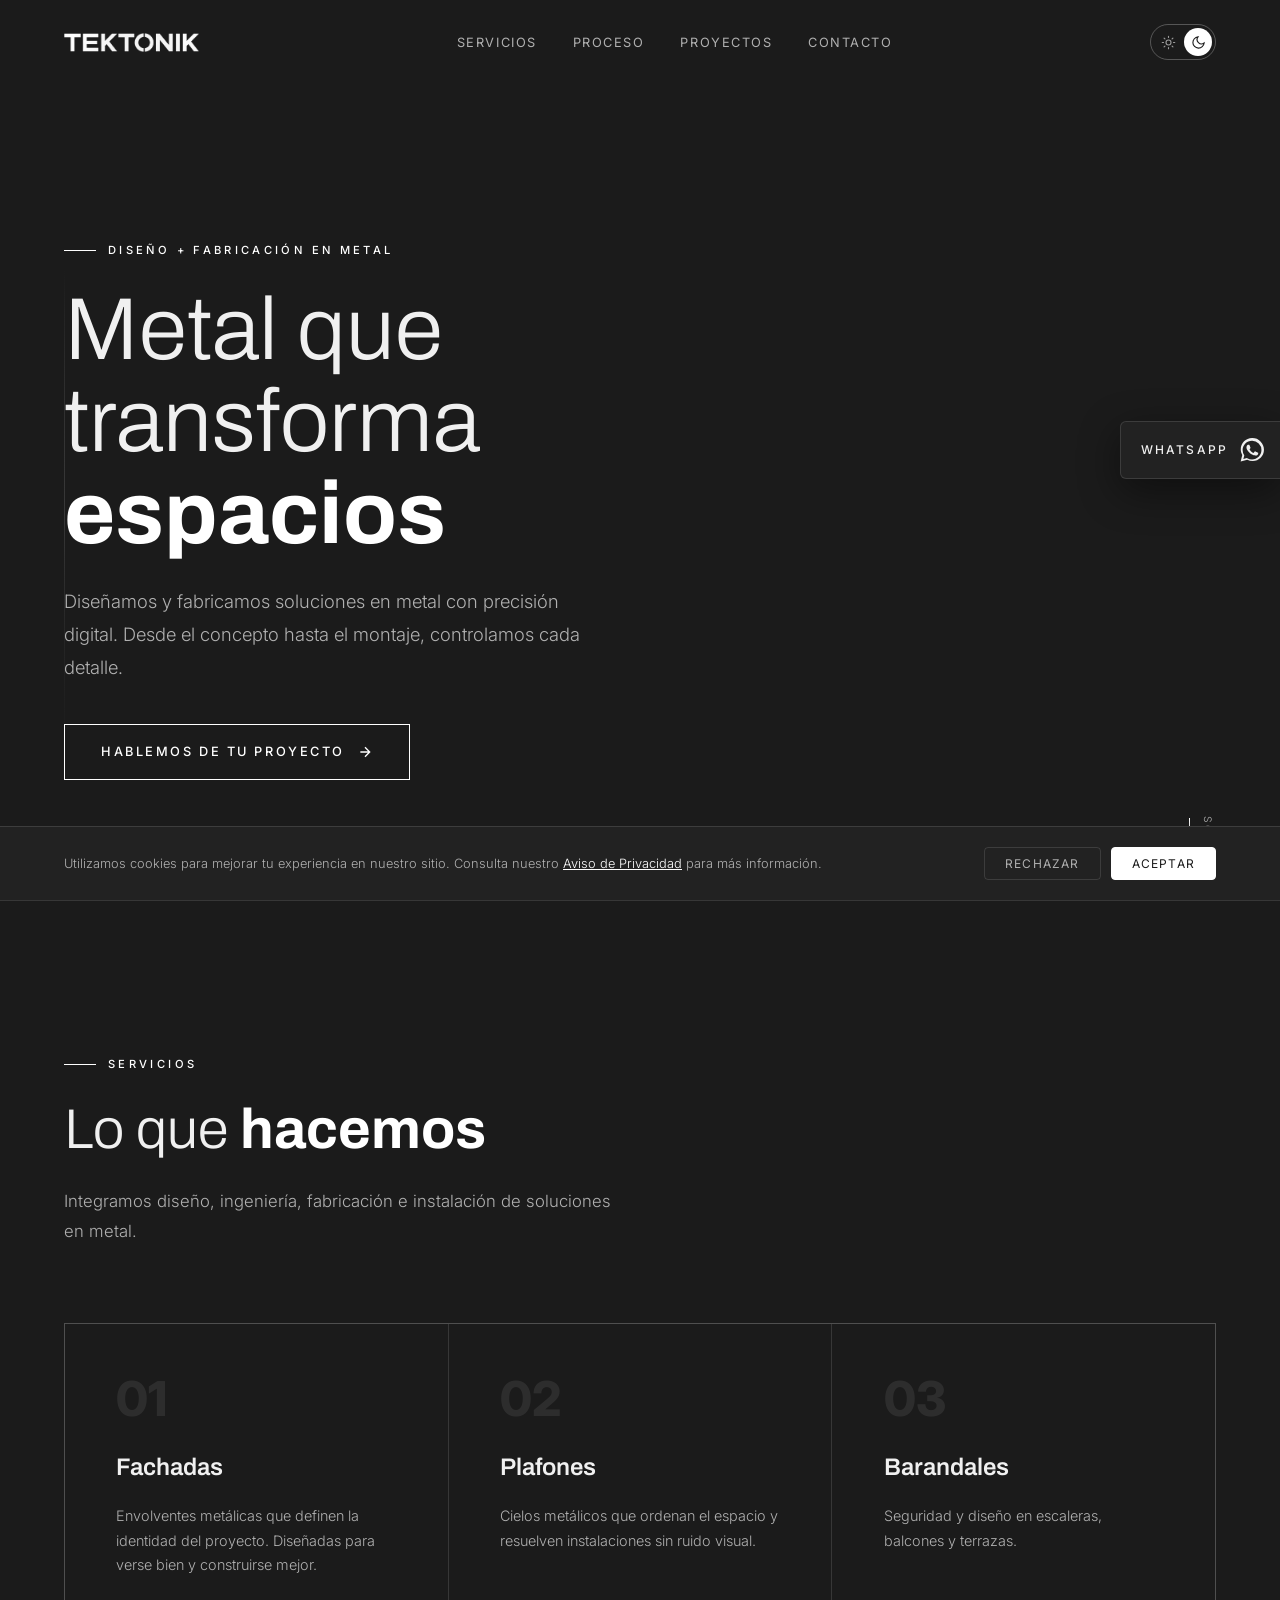
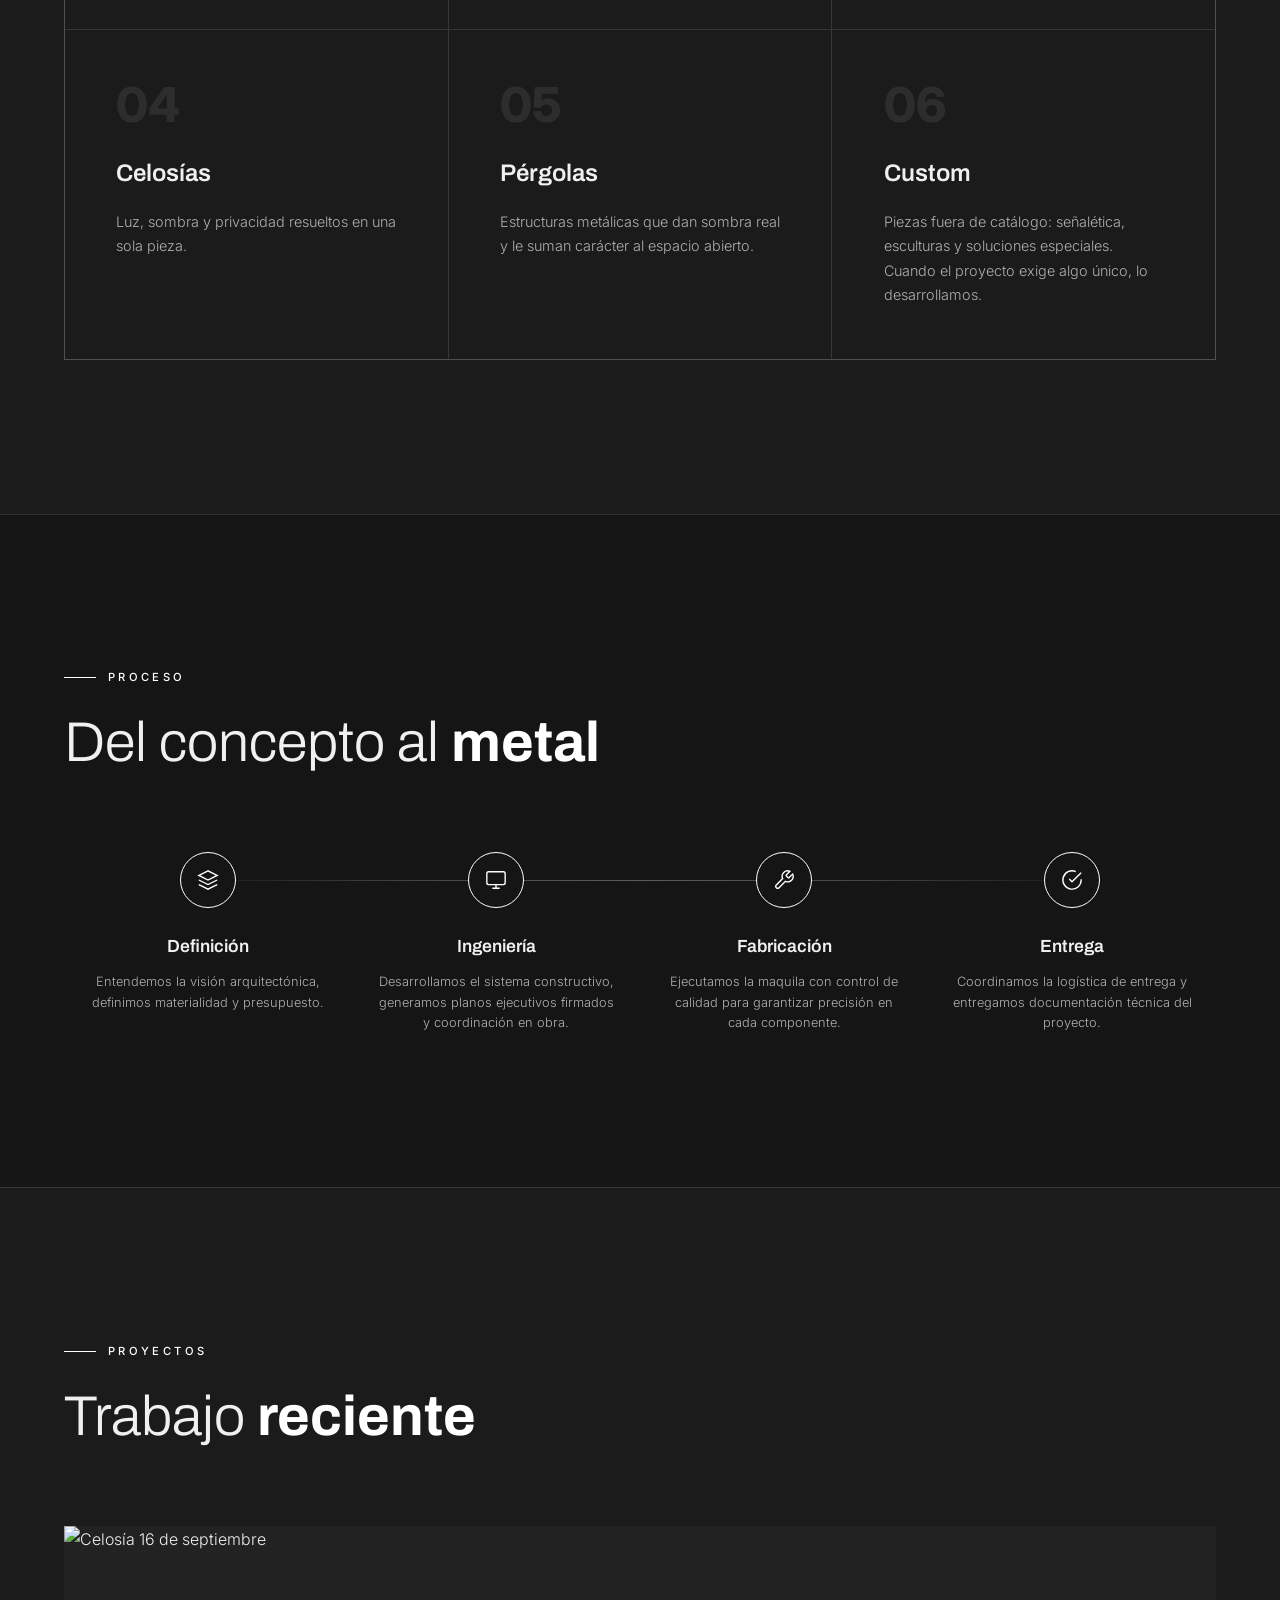
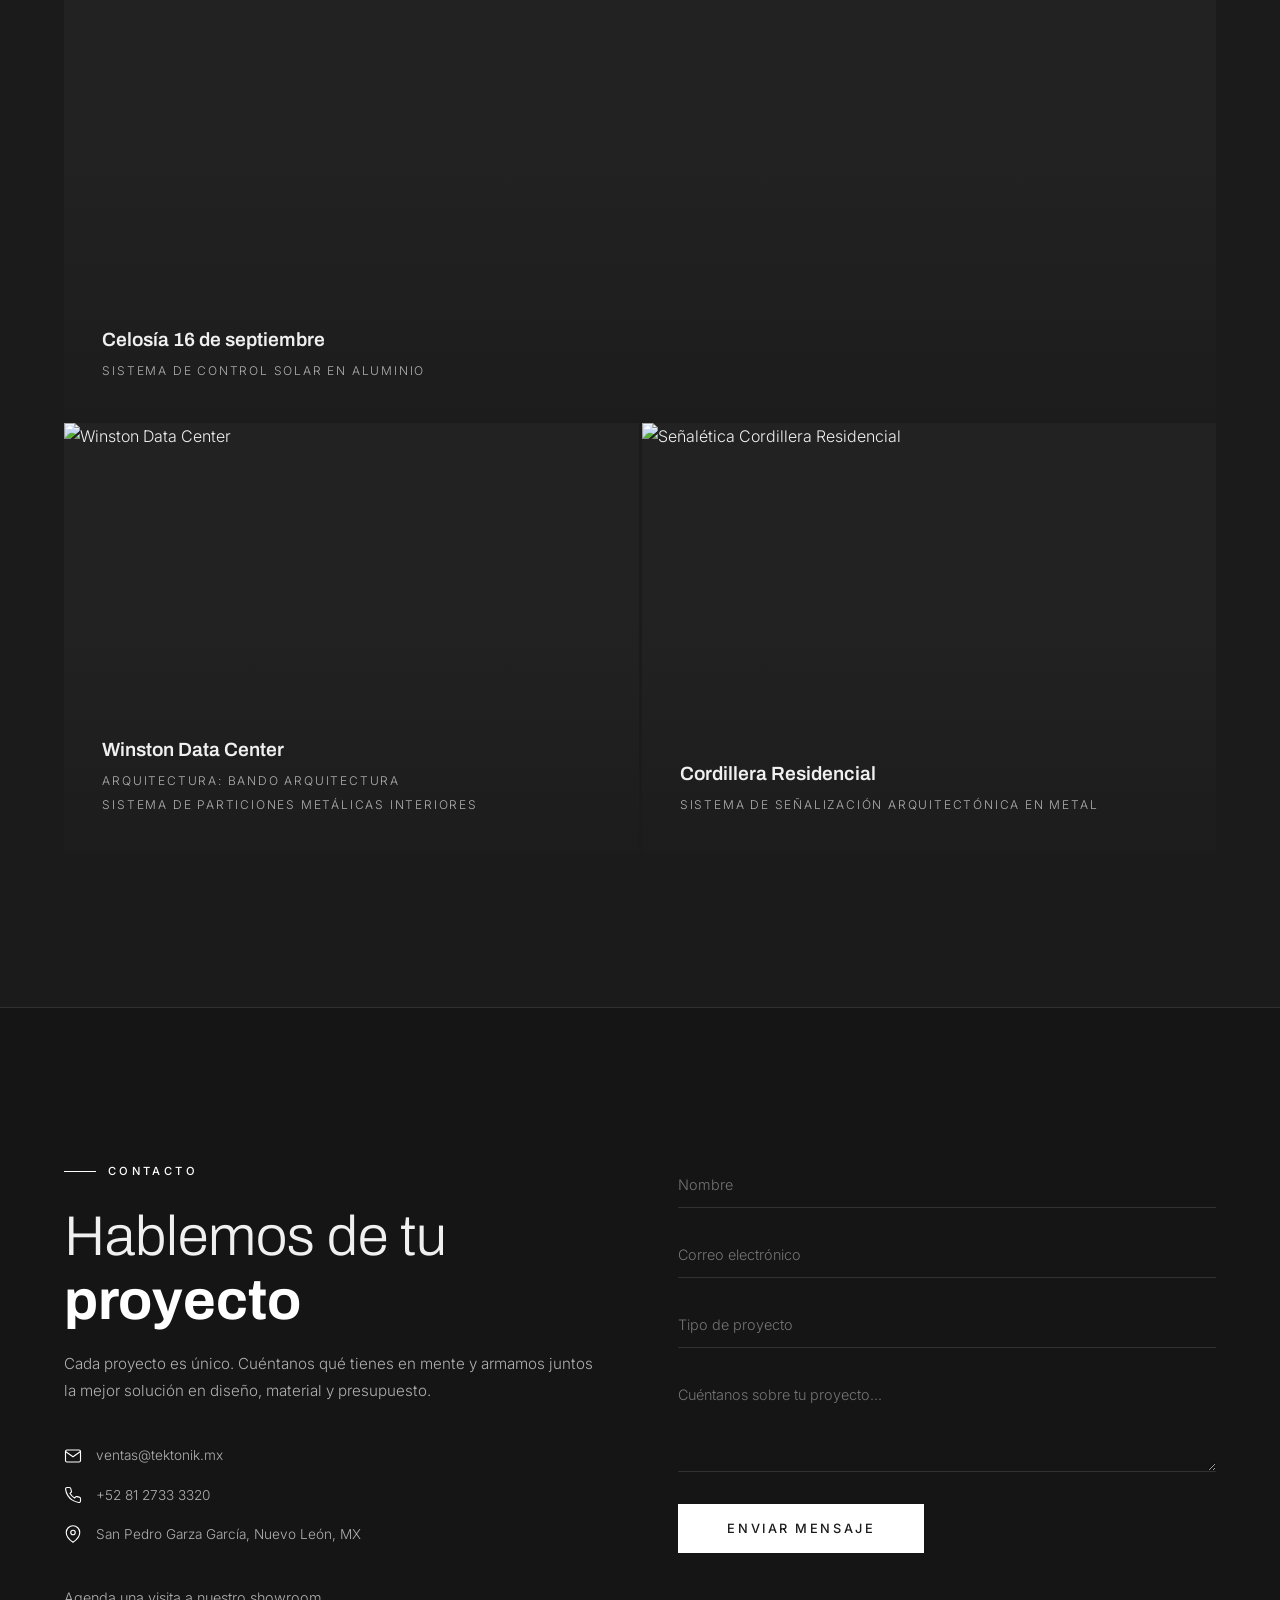
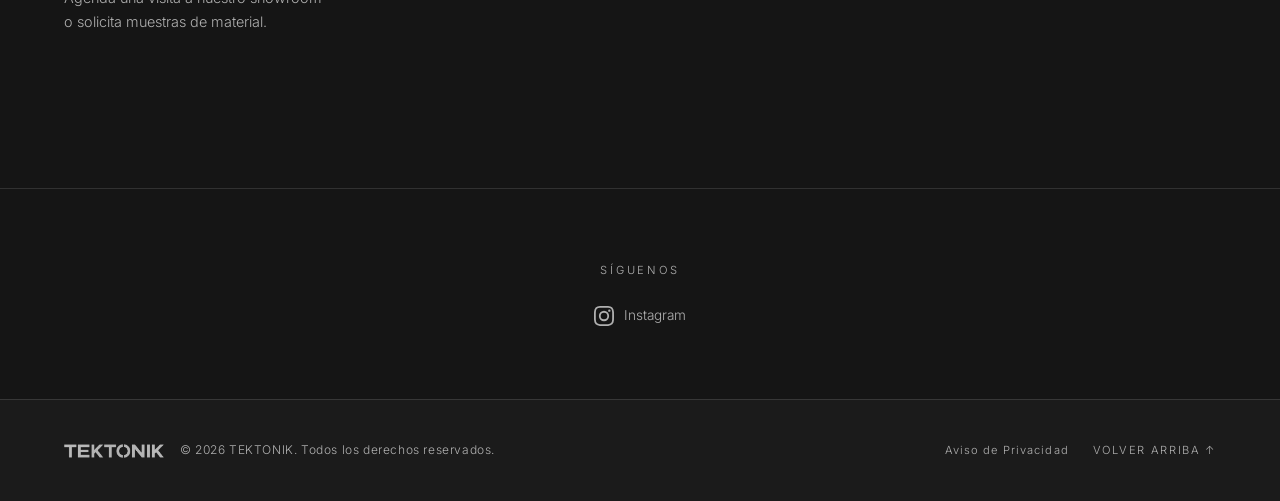
==== index.html @ 4a5d8de3 "Add files via upload" ====
<!DOCTYPE html>
<html lang="es">
<head>
<meta charset="utf-8">
<meta name="viewport" content="width=device-width, initial-scale=1">
<title>Tektonik — Metal Arquitectónico</title>
  <meta name="description" content="Diseñamos, fabricamos e instalamos soluciones en metal arquitectónico: fachadas, celosías, pérgolas, barandales y piezas especiales. Proyecto completo, de inicio a entrega.">
  <link rel="icon" href="favicon.ico" type="image/x-icon">
  <link rel="preconnect" href="https://fonts.googleapis.com">
  <link rel="preconnect" href="https://fonts.gstatic.com" crossorigin>
  <link href="https://fonts.googleapis.com/css2?family=Inter:wght@300;400;500;600;700;800&amp;display=swap" rel="stylesheet">
  <link rel="stylesheet" href="styles.css">
  <style>
    :root { --bg: #1b1b1b; --bg2: #151515; --card: #222222; --txt: #f0f0f0; --txt2: #b0b0b0; --acc: #ffffff; --onacc: #1b1b1b; --border: rgba(255,255,255,.12); --glow: rgba(255,255,255,.06); }
    :root[data-theme="light"] { --bg: #f5f3f1; --bg2: #eae7e3; --card: #ffffff; --txt: #1b1b1b; --txt2: #5f5b57; --acc: #1b1b1b; --onacc: #ffffff; --border: rgba(27,27,27,.14); --glow: rgba(27,27,27,.05); }
    *, *::before, *::after { margin: 0; padding: 0; box-sizing: border-box; }
    html { scroll-behavior: smooth; scrollbar-width: thin; scrollbar-color: var(--txt2) var(--bg); }
    body { background: var(--bg); color: var(--txt); font-family: Inter, Helvetica, sans-serif; font-weight: 300; line-height: 1.7; -webkit-font-smoothing: antialiased; overflow-x: hidden; transition: background .45s ease, color .45s ease; }
    section, footer, nav { transition: background .45s ease, border-color .45s ease; }
    img { display: block; max-width: 100%; }
    a { color: inherit; text-decoration: none; }
    a:hover { color: var(--acc); }
    button, input, textarea { font-family: inherit; }
    @keyframes fadeUp { from { opacity: 0; transform: translateY(30px); } to { opacity: 1; transform: translateY(0); } }
    @keyframes fadeIn { from { opacity: 0; } to { opacity: 1; } }
    @keyframes scrollLine { 0% { opacity: 1; transform: scaleY(1); } 100% { opacity: 0; transform: scaleY(0); transform-origin: top; } }
  </style>
  <link rel="preload" as="image" href="img/fachada-jasso.webp">
<style>
/* Estados y pseudo-elementos: antes eran atributos style-hover / style-before
   que solo entendia el runtime DC. Ahora es CSS normal. */
.dc1:hover { color:var(--txt); }
.dc2:hover { color:var(--txt); }
.dc3:hover { color:var(--txt); }
.dc4:hover { color:var(--txt); }
.dc5::before { content:'';position:absolute;left:clamp(20px,5vw,64px);top:30%;bottom:15%;width:1px;background:linear-gradient(180deg,transparent,#ffffff,transparent);opacity:.4; }
.dc6::before { content:'';width:32px;height:1px;background:#ffffff; }
.dc7:hover { background:#ffffff;color:#1b1b1b; }
.dc8::after { content:'';width:1px;height:50px;background:linear-gradient(180deg,#ffffff,transparent);animation:scrollLine 2s infinite; }
.dc9::before { content:'';width:32px;height:1px;background:var(--acc); }
.dc10:hover { background:var(--card); }
.dc11:hover { background:var(--card); }
.dc12:hover { background:var(--card); }
.dc13:hover { background:var(--card); }
.dc14:hover { background:var(--card); }
.dc15:hover { background:var(--card); }
.dc16::before { content:'';width:32px;height:1px;background:var(--acc); }
.dc17::before { content:'';position:absolute;top:28px;left:10%;right:10%;height:1px;background:linear-gradient(90deg,transparent,var(--txt2),var(--acc),var(--txt2),transparent);opacity:.3; }
.dc18:hover { background:var(--glow);box-shadow:0 0 30px var(--glow); }
.dc19:hover { background:var(--glow);box-shadow:0 0 30px var(--glow); }
.dc20:hover { background:var(--glow);box-shadow:0 0 30px var(--glow); }
.dc21:hover { background:var(--glow);box-shadow:0 0 30px var(--glow); }
.dc22::before { content:'';width:32px;height:1px;background:var(--acc); }
.dc23:hover { transform:scale(1.05); }
.dc24:hover { transform:scale(1.05); }
.dc25:hover { transform:scale(1.05); }
.dc26::before { content:'';width:32px;height:1px;background:var(--acc); }
.dc27:hover { color:var(--acc); }
.dc28:hover { color:var(--acc); }
.dc29:hover { color:var(--acc); }
.dc30:focus { border-bottom-color:var(--acc); }
.dc31:focus { border-bottom-color:var(--acc); }
.dc32:focus { border-bottom-color:var(--acc); }
.dc33:focus { border-bottom-color:var(--acc); }
.dc34:hover { background:transparent;color:var(--acc); }
.dc35:hover { color:var(--acc); }
.dc36:hover { color:var(--acc); }
.dc37:hover { color:var(--acc); }
.dc38:hover { background:var(--acc);color:var(--onacc);padding-left:26px; }
.dc39:hover { border-color:var(--txt2);color:var(--txt); }
.dc40:hover { opacity:.85; }

/* Accesibilidad: foco visible con teclado y respeto a "reducir movimiento". */
a:focus-visible, button:focus-visible, input:focus-visible, textarea:focus-visible {
  outline: 2px solid var(--acc);
  outline-offset: 3px;
}
@media (prefers-reduced-motion: reduce) {
  html { scroll-behavior: auto; }
  *, *::before, *::after {
    animation-duration: .01ms !important;
    animation-iteration-count: 1 !important;
    transition-duration: .01ms !important;
  }
}
</style>
</head>
<body>
<nav id="nav" style="position:fixed;top:0;left:0;right:0;z-index:100;padding:24px 0;border-bottom:1px solid transparent;transition:background .4s, padding .4s, backdrop-filter .4s, border-color .4s">
  <div style="max-width:1280px;margin:0 auto;padding:0 clamp(20px,5vw,64px);display:flex;justify-content:space-between;align-items:center;gap:24px">
    <a href="#inicio" style="display:flex;align-items:center;flex-shrink:0">
      <img id="navLogo" src="img/tektonik-wordmark.png" alt="Tektonik — Metal Arquitectónico" style="height:19px;width:auto">
    </a>
    
    <ul id="navLinks" style="display:flex;gap:36px;list-style:none;align-items:center">
      <li><a class="dc1" href="#servicios" style="font-size:.8rem;font-weight:400;letter-spacing:.12em;text-transform:uppercase;color:var(--txt2);transition:color .3s">Servicios</a></li>
      <li><a class="dc2" href="#proceso" style="font-size:.8rem;font-weight:400;letter-spacing:.12em;text-transform:uppercase;color:var(--txt2);transition:color .3s">Proceso</a></li>
      <li><a class="dc3" href="#proyectos" style="font-size:.8rem;font-weight:400;letter-spacing:.12em;text-transform:uppercase;color:var(--txt2);transition:color .3s">Proyectos</a></li>
      <li><a class="dc4" href="#contacto" style="font-size:.8rem;font-weight:400;letter-spacing:.12em;text-transform:uppercase;color:var(--txt2);transition:color .3s">Contacto</a></li>
    </ul>
    <div style="display:flex;align-items:center;gap:14px;flex-shrink:0">
      <div id="themePill" style="display:flex;align-items:center;gap:2px;padding:3px;border:1px solid rgba(240,240,240,.28);border-radius:999px">
        <button id="themeLight" type="button" aria-label="Modo claro" style="width:28px;height:28px;display:flex;align-items:center;justify-content:center;border:none;border-radius:999px;background:transparent;cursor:pointer;transition:background .3s, color .3s"><svg viewBox="0 0 24 24" style="width:15px;height:15px;stroke:currentColor;fill:none;stroke-width:1.8;stroke-linecap:round"><circle cx="12" cy="12" r="4"></circle><path d="M12 2v2M12 20v2M4.9 4.9l1.4 1.4M17.7 17.7l1.4 1.4M2 12h2M20 12h2M4.9 19.1l1.4-1.4M17.7 6.3l1.4-1.4"></path></svg></button>
        <button id="themeDark" type="button" aria-label="Modo oscuro" style="width:28px;height:28px;display:flex;align-items:center;justify-content:center;border:none;border-radius:999px;background:transparent;cursor:pointer;transition:background .3s, color .3s"><svg viewBox="0 0 24 24" style="width:15px;height:15px;stroke:currentColor;fill:none;stroke-width:1.8;stroke-linecap:round"><path d="M21 12.79A9 9 0 1111.21 3a7 7 0 009.79 9.79z"></path></svg></button>
      </div>
      <button id="navToggle" aria-label="Menú" style="display:none;background:none;border:none;cursor:pointer;width:28px;height:20px;position:relative;z-index:110">
      <span style="display:block;width:100%;height:1.5px;background:var(--txt);position:absolute;left:0;top:0;transition:all .3s"></span>
      <span style="display:block;width:100%;height:1.5px;background:var(--txt);position:absolute;left:0;top:50%;transform:translateY(-50%);transition:all .3s"></span>
      <span style="display:block;width:100%;height:1.5px;background:var(--txt);position:absolute;left:0;bottom:0;transition:all .3s"></span>
    </button>
    </div>
  </div>
</nav>

<section class="dc5" id="inicio" style="min-height:100vh;display:flex;align-items:flex-end;padding-bottom:clamp(60px,10vw,120px);position:relative;overflow:hidden">
  <div style="position:absolute;inset:0;background-image:linear-gradient(180deg,rgba(27,27,27,.2) 0%,rgba(27,27,27,.7) 60%,rgba(27,27,27,.95) 100%),url(img/fachada-jasso.webp);background-size:cover;background-position:center"></div>
  <div style="max-width:1280px;margin:0 auto;padding:0 clamp(20px,5vw,64px);position:relative;z-index:2;width:100%">
    <div class="dc6" style="display:flex;align-items:center;gap:12px;font-size:.7rem;font-weight:500;letter-spacing:.3em;text-transform:uppercase;color:#ffffff;margin-bottom:1.5rem;animation:fadeUp .8s .3s both">Diseño + Fabricación en metal</div>
    <h1 style="font-size:clamp(2.8rem,7vw,5.5rem);font-weight:300;line-height:1.05;margin-bottom:1.5rem;max-width:800px;color:#f0f0f0;animation:fadeUp .8s .5s both">Metal que transforma<br><span style="font-weight:700;color:#ffffff">espacios</span></h1>
    <p style="font-size:clamp(1rem,1.8vw,1.15rem);color:#b0b0b0;max-width:520px;line-height:1.8;margin-bottom:2.5rem;animation:fadeUp .8s .7s both">Diseñamos y fabricamos soluciones en metal con precisión digital. Desde el concepto hasta el montaje, controlamos cada detalle.</p>
    <a class="dc7" href="#contacto" style="display:inline-flex;align-items:center;gap:12px;font-size:.8rem;font-weight:500;letter-spacing:.2em;text-transform:uppercase;color:#ffffff;border:1px solid #ffffff;padding:16px 36px;transition:background .4s, color .4s;animation:fadeUp .8s .9s both">
      Hablemos de tu proyecto
      <svg viewBox="0 0 24 24" fill="none" stroke="currentColor" stroke-width="2" style="width:16px;height:16px"><path d="M5 12h14M12 5l7 7-7 7"></path></svg>
    </a>
  </div>
  <div class="dc8" style="position:absolute;bottom:30px;right:clamp(20px,5vw,64px);display:flex;flex-direction:column;align-items:center;gap:8px;font-size:.65rem;letter-spacing:.2em;text-transform:uppercase;color:#b0b0b0;writing-mode:vertical-rl;animation:fadeIn 1s 1.2s both">scroll</div>
</section>

<section id="servicios" style="padding:clamp(80px,12vw,160px) 0;border-top:1px solid var(--border)">
  <div style="max-width:1280px;margin:0 auto;padding:0 clamp(20px,5vw,64px)">
    <div data-reveal="1" style="margin-bottom:clamp(48px,6vw,80px)">
      <div class="dc9" style="display:flex;align-items:center;gap:12px;font-size:.7rem;font-weight:500;letter-spacing:.3em;text-transform:uppercase;color:var(--acc);margin-bottom:1.5rem">Servicios</div>
      <h2 style="font-size:clamp(2rem,5vw,3.5rem);font-weight:300;line-height:1.15;margin-bottom:1.5rem">Lo que <span style="font-weight:700;color:var(--acc)">hacemos</span></h2>
      <p style="font-size:clamp(.95rem,1.5vw,1.05rem);color:var(--txt2);max-width:560px;line-height:1.8">Integramos diseño, ingeniería, fabricación e instalación de soluciones en metal.</p>
    </div>
    <div data-reveal="1" style="display:grid;grid-template-columns:repeat(auto-fit,minmax(320px,1fr));gap:1px;background:var(--border);border:1px solid var(--border)">
      <div class="dc10" style="background:var(--bg);padding:clamp(32px,4vw,56px);transition:background .5s">
        <div style="font-size:3rem;font-weight:800;color:var(--acc);opacity:.08;line-height:1;margin-bottom:24px">01</div>
        <h3 style="font-size:clamp(1.2rem,2vw,1.5rem);font-weight:600;margin-bottom:16px">Fachadas</h3>
        <p style="font-size:.9rem;color:var(--txt2);line-height:1.7">Envolventes metálicas que definen la identidad del proyecto. Diseñadas para verse bien y construirse mejor.</p>
      </div>
      <div class="dc11" style="background:var(--bg);padding:clamp(32px,4vw,56px);transition:background .5s">
        <div style="font-size:3rem;font-weight:800;color:var(--acc);opacity:.08;line-height:1;margin-bottom:24px">02</div>
        <h3 style="font-size:clamp(1.2rem,2vw,1.5rem);font-weight:600;margin-bottom:16px">Plafones</h3>
        <p style="font-size:.9rem;color:var(--txt2);line-height:1.7">Cielos metálicos que ordenan el espacio y resuelven instalaciones sin ruido visual.</p>
      </div>
      <div class="dc12" style="background:var(--bg);padding:clamp(32px,4vw,56px);transition:background .5s">
        <div style="font-size:3rem;font-weight:800;color:var(--acc);opacity:.08;line-height:1;margin-bottom:24px">03</div>
        <h3 style="font-size:clamp(1.2rem,2vw,1.5rem);font-weight:600;margin-bottom:16px">Barandales</h3>
        <p style="font-size:.9rem;color:var(--txt2);line-height:1.7">Seguridad y diseño en escaleras, balcones y terrazas.</p>
      </div>
      <div class="dc13" style="background:var(--bg);padding:clamp(32px,4vw,56px);transition:background .5s">
        <div style="font-size:3rem;font-weight:800;color:var(--acc);opacity:.08;line-height:1;margin-bottom:24px">04</div>
        <h3 style="font-size:clamp(1.2rem,2vw,1.5rem);font-weight:600;margin-bottom:16px">Celosías</h3>
        <p style="font-size:.9rem;color:var(--txt2);line-height:1.7">Luz, sombra y privacidad resueltos en una sola pieza.</p>
      </div>
      <div class="dc14" style="background:var(--bg);padding:clamp(32px,4vw,56px);transition:background .5s">
        <div style="font-size:3rem;font-weight:800;color:var(--acc);opacity:.08;line-height:1;margin-bottom:24px">05</div>
        <h3 style="font-size:clamp(1.2rem,2vw,1.5rem);font-weight:600;margin-bottom:16px">Pérgolas</h3>
        <p style="font-size:.9rem;color:var(--txt2);line-height:1.7">Estructuras metálicas que dan sombra real y le suman carácter al espacio abierto.</p>
      </div>
      <div class="dc15" style="background:var(--bg);padding:clamp(32px,4vw,56px);transition:background .5s">
        <div style="font-size:3rem;font-weight:800;color:var(--acc);opacity:.08;line-height:1;margin-bottom:24px">06</div>
        <h3 style="font-size:clamp(1.2rem,2vw,1.5rem);font-weight:600;margin-bottom:16px">Custom</h3>
        <p style="font-size:.9rem;color:var(--txt2);line-height:1.7">Piezas fuera de catálogo: señalética, esculturas y soluciones especiales. Cuando el proyecto exige algo único, lo desarrollamos.</p>
      </div>
    </div>
  </div>
</section>

<section id="proceso" style="padding:clamp(80px,12vw,160px) 0;border-top:1px solid var(--border);background:var(--bg2)">
  <div style="max-width:1280px;margin:0 auto;padding:0 clamp(20px,5vw,64px)">
    <div data-reveal="1" style="margin-bottom:clamp(48px,6vw,80px)">
      <div class="dc16" style="display:flex;align-items:center;gap:12px;font-size:.7rem;font-weight:500;letter-spacing:.3em;text-transform:uppercase;color:var(--acc);margin-bottom:1.5rem">Proceso</div>
      <h2 style="font-size:clamp(2rem,5vw,3.5rem);font-weight:300;line-height:1.15">Del concepto al <span style="font-weight:700;color:var(--acc)">metal</span></h2>
    </div>
    <div class="dc17" data-reveal="1" style="display:grid;grid-template-columns:repeat(auto-fit,minmax(210px,1fr));gap:48px 0;position:relative">
      <div style="text-align:center;padding:0 clamp(8px,2vw,24px);position:relative">
        <div class="dc18" style="width:56px;height:56px;border:1px solid var(--acc);border-radius:50%;display:flex;align-items:center;justify-content:center;margin:0 auto 24px;background:var(--bg2);position:relative;z-index:2;transition:background .4s, box-shadow .4s">
          <svg viewBox="0 0 24 24" style="width:22px;height:22px;stroke:var(--acc);fill:none;stroke-width:1.5"><path d="M12 2L2 7l10 5 10-5-10-5zM2 17l10 5 10-5M2 12l10 5 10-5"></path></svg>
        </div>
        <h4 style="font-size:1.1rem;font-weight:600;margin-bottom:10px">Definición</h4>
        <p style="font-size:.8rem;color:var(--txt2);line-height:1.6">Entendemos la visión arquitectónica, definimos materialidad y presupuesto.</p>
      </div>
      <div style="text-align:center;padding:0 clamp(8px,2vw,24px);position:relative">
        <div class="dc19" style="width:56px;height:56px;border:1px solid var(--acc);border-radius:50%;display:flex;align-items:center;justify-content:center;margin:0 auto 24px;background:var(--bg2);position:relative;z-index:2;transition:background .4s, box-shadow .4s">
          <svg viewBox="0 0 24 24" style="width:22px;height:22px;stroke:var(--acc);fill:none;stroke-width:1.5"><rect x="2" y="3" width="20" height="14" rx="2"></rect><path d="M8 21h8M12 17v4"></path></svg>
        </div>
        <h4 style="font-size:1.1rem;font-weight:600;margin-bottom:10px">Ingeniería</h4>
        <p style="font-size:.8rem;color:var(--txt2);line-height:1.6">Desarrollamos el sistema constructivo, generamos planos ejecutivos firmados y coordinación en obra.</p>
      </div>
      <div style="text-align:center;padding:0 clamp(8px,2vw,24px);position:relative">
        <div class="dc20" style="width:56px;height:56px;border:1px solid var(--acc);border-radius:50%;display:flex;align-items:center;justify-content:center;margin:0 auto 24px;background:var(--bg2);position:relative;z-index:2;transition:background .4s, box-shadow .4s">
          <svg viewBox="0 0 24 24" style="width:22px;height:22px;stroke:var(--acc);fill:none;stroke-width:1.5"><path d="M14.7 6.3a1 1 0 0 0 0 1.4l1.6 1.6a1 1 0 0 0 1.4 0l3.77-3.77a6 6 0 0 1-7.94 7.94l-6.91 6.91a2.12 2.12 0 0 1-3-3l6.91-6.91a6 6 0 0 1 7.94-7.94l-3.76 3.76z"></path></svg>
        </div>
        <h4 style="font-size:1.1rem;font-weight:600;margin-bottom:10px">Fabricación</h4>
        <p style="font-size:.8rem;color:var(--txt2);line-height:1.6">Ejecutamos la maquila con control de calidad para garantizar precisión en cada componente.</p>
      </div>
      <div style="text-align:center;padding:0 clamp(8px,2vw,24px);position:relative">
        <div class="dc21" style="width:56px;height:56px;border:1px solid var(--acc);border-radius:50%;display:flex;align-items:center;justify-content:center;margin:0 auto 24px;background:var(--bg2);position:relative;z-index:2;transition:background .4s, box-shadow .4s">
          <svg viewBox="0 0 24 24" style="width:22px;height:22px;stroke:var(--acc);fill:none;stroke-width:1.5"><path d="M22 11.08V12a10 10 0 1 1-5.93-9.14"></path><polyline points="22 4 12 14.01 9 11.01"></polyline></svg>
        </div>
        <h4 style="font-size:1.1rem;font-weight:600;margin-bottom:10px">Entrega</h4>
        <p style="font-size:.8rem;color:var(--txt2);line-height:1.6">Coordinamos la logística de entrega y entregamos documentación técnica del proyecto.</p>
      </div>
    </div>
  </div>
</section>

<section id="proyectos" style="padding:clamp(80px,12vw,160px) 0;border-top:1px solid var(--border)">
  <div style="max-width:1280px;margin:0 auto;padding:0 clamp(20px,5vw,64px)">
    <div data-reveal="1" style="margin-bottom:clamp(48px,6vw,80px)">
      <div class="dc22" style="display:flex;align-items:center;gap:12px;font-size:.7rem;font-weight:500;letter-spacing:.3em;text-transform:uppercase;color:var(--acc);margin-bottom:1.5rem">Proyectos</div>
      <h2 style="font-size:clamp(2rem,5vw,3.5rem);font-weight:300;line-height:1.15">Trabajo <span style="font-weight:700;color:var(--acc)">reciente</span></h2>
    </div>
    <div data-reveal="1" style="display:grid;grid-template-columns:repeat(auto-fit,minmax(400px,1fr));gap:3px">
      <div style="grid-column:1 / -1;position:relative;aspect-ratio:21/9;overflow:hidden;background:var(--card)">
        <img class="dc23" src="img/celosia-16-septiembre.webp" alt="Celosía 16 de septiembre" style="width:100%;height:100%;object-fit:cover;transition:transform .8s cubic-bezier(.22,1,.36,1)">
        <div style="position:absolute;inset:0;background:linear-gradient(180deg,transparent 45%,rgba(27,27,27,.85) 100%);display:flex;align-items:flex-end;padding:clamp(20px,3vw,40px);pointer-events:none">
          <div>
            <h3 style="font-size:1.2rem;font-weight:600;color:#f0f0f0">Celosía 16 de septiembre</h3>
            <p style="font-size:.75rem;color:#b0b0b0;text-transform:uppercase;letter-spacing:.15em;margin-top:4px">Sistema de control solar en aluminio</p>
          </div>
        </div>
      </div>
      <div style="position:relative;aspect-ratio:4/3;overflow:hidden;background:var(--card)">
        <img class="dc24" src="img/winston-data-center.webp" alt="Winston Data Center" style="width:100%;height:100%;object-fit:cover;transition:transform .8s cubic-bezier(.22,1,.36,1)">
        <div style="position:absolute;inset:0;background:linear-gradient(180deg,transparent 45%,rgba(27,27,27,.85) 100%);display:flex;align-items:flex-end;padding:clamp(20px,3vw,40px);pointer-events:none">
          <div>
            <h3 style="font-size:1.2rem;font-weight:600;color:#f0f0f0">Winston Data Center</h3>
            <p style="font-size:.75rem;color:#b0b0b0;text-transform:uppercase;letter-spacing:.15em;margin-top:4px">Arquitectura: Bando Arquitectura</p>
            <p style="font-size:.75rem;color:#b0b0b0;text-transform:uppercase;letter-spacing:.15em;margin-top:4px">Sistema de particiones metálicas interiores</p>
          </div>
        </div>
      </div>
      <div style="position:relative;aspect-ratio:4/3;overflow:hidden;background:var(--card)">
        <img class="dc25" src="img/cordillera-residencial.webp" alt="Señalética Cordillera Residencial" style="width:100%;height:100%;object-fit:cover;transition:transform .8s cubic-bezier(.22,1,.36,1)">
        <div style="position:absolute;inset:0;background:linear-gradient(180deg,transparent 45%,rgba(27,27,27,.85) 100%);display:flex;align-items:flex-end;padding:clamp(20px,3vw,40px);pointer-events:none">
          <div>
            <h3 style="font-size:1.2rem;font-weight:600;color:#f0f0f0">Cordillera Residencial</h3>
            <p style="font-size:.75rem;color:#b0b0b0;text-transform:uppercase;letter-spacing:.15em;margin-top:4px">Sistema de señalización arquitectónica en metal</p>
          </div>
        </div>
      </div>
    </div>
  </div>
</section>

<section id="contacto" style="padding:clamp(80px,12vw,160px) 0;border-top:1px solid var(--border);background:var(--bg2)">
  <div style="max-width:1280px;margin:0 auto;padding:0 clamp(20px,5vw,64px)">
    <div style="display:grid;grid-template-columns:repeat(auto-fit,minmax(420px,1fr));gap:clamp(40px,6vw,100px);align-items:start">
      <div id="contactInfo" data-reveal="1">
        <div class="dc26" style="display:flex;align-items:center;gap:12px;font-size:.7rem;font-weight:500;letter-spacing:.3em;text-transform:uppercase;color:var(--acc);margin-bottom:1.5rem">Contacto</div>
        <h2 style="font-size:clamp(2rem,5vw,3.5rem);font-weight:300;line-height:1.15;margin-bottom:1rem">Hablemos de tu <span style="font-weight:700;color:var(--acc)">proyecto</span></h2>
        <p style="font-size:.95rem;color:var(--txt2);line-height:1.8;margin-bottom:2.5rem">Cada proyecto es único. Cuéntanos qué tienes en mente y armamos juntos la mejor solución en diseño, material y presupuesto.</p>
        <div style="display:flex;flex-direction:column;gap:16px">
          <div style="display:flex;align-items:center;gap:14px;font-size:.85rem;color:var(--txt2)">
            <svg viewBox="0 0 24 24" style="width:18px;height:18px;stroke:var(--acc);fill:none;stroke-width:1.5;flex-shrink:0"><path d="M4 4h16c1.1 0 2 .9 2 2v12c0 1.1-.9 2-2 2H4c-1.1 0-2-.9-2-2V6c0-1.1.9-2 2-2z"></path><polyline points="22,6 12,13 2,6"></polyline></svg>
            <a class="dc27" href="mailto:ventas@tektonik.mx" style="transition:color .3s">ventas@tektonik.mx</a>
          </div>
          <div style="display:flex;align-items:center;gap:14px;font-size:.85rem;color:var(--txt2);flex-wrap:wrap">
            <svg viewBox="0 0 24 24" style="width:18px;height:18px;stroke:var(--acc);fill:none;stroke-width:1.5;flex-shrink:0"><path d="M22 16.92v3a2 2 0 0 1-2.18 2 19.79 19.79 0 0 1-8.63-3.07 19.5 19.5 0 0 1-6-6 19.79 19.79 0 0 1-3.07-8.67A2 2 0 0 1 4.11 2h3a2 2 0 0 1 2 1.72c.12.96.36 1.9.7 2.81a2 2 0 0 1-.45 2.11L8.09 9.91a16 16 0 0 0 6 6l1.27-1.27a2 2 0 0 1 2.11-.45c.91.34 1.85.58 2.81.7A2 2 0 0 1 22 16.92z"></path></svg>
            <a class="dc28" href="https://wa.me/528127333320" target="_blank" style="transition:color .3s">+52 81 2733 3320</a>
          </div>
          <div style="display:flex;align-items:center;gap:14px;font-size:.85rem;color:var(--txt2)">
            <svg viewBox="0 0 24 24" style="width:18px;height:18px;stroke:var(--acc);fill:none;stroke-width:1.5;flex-shrink:0"><path d="M21 10c0 7-9 13-9 13s-9-6-9-13a9 9 0 0 1 18 0z"></path><circle cx="12" cy="10" r="3"></circle></svg>
            <a class="dc29" href="https://maps.app.goo.gl/RdsKBU1gBxMNS1kn6" target="_blank" style="transition:color .3s">San Pedro Garza García, Nuevo León, MX</a>
          </div>
          <p style="margin-top:24px;font-size:.9rem;color:var(--txt2);line-height:1.7">Agenda una visita a nuestro showroom<br>o solicita muestras de material.</p>
        </div>
      </div>
      <form id="contactForm" data-reveal="1" style="display:flex;flex-direction:column;gap:24px">
        <div>
          <input class="dc30" name="nombre" type="text" placeholder="Nombre" required style="width:100%;background:transparent;border:none;border-bottom:1px solid var(--border);padding:14px 0;font-size:.9rem;font-weight:300;color:var(--txt);outline:none;transition:border-color .3s">
        </div>
        <div>
          <input class="dc31" name="correo" type="email" placeholder="Correo electrónico" required style="width:100%;background:transparent;border:none;border-bottom:1px solid var(--border);padding:14px 0;font-size:.9rem;font-weight:300;color:var(--txt);outline:none;transition:border-color .3s">
        </div>
        <div>
          <input class="dc32" name="tipo_proyecto" type="text" placeholder="Tipo de proyecto" style="width:100%;background:transparent;border:none;border-bottom:1px solid var(--border);padding:14px 0;font-size:.9rem;font-weight:300;color:var(--txt);outline:none;transition:border-color .3s">
        </div>
        <div>
          <textarea class="dc33" name="mensaje" placeholder="Cuéntanos sobre tu proyecto..." rows="4" style="width:100%;background:transparent;border:none;border-bottom:1px solid var(--border);padding:14px 0;font-size:.9rem;font-weight:300;color:var(--txt);outline:none;resize:vertical;min-height:100px;transition:border-color .3s"></textarea>
        </div>
        <button class="dc34" id="formSubmit" type="submit" style="align-self:flex-start;font-size:.8rem;font-weight:500;letter-spacing:.2em;text-transform:uppercase;color:var(--onacc);background:var(--acc);border:1px solid var(--acc);padding:16px 48px;cursor:pointer;transition:background .4s, color .4s">Enviar mensaje</button>
      </form>
    </div>
  </div>
</section>

<section style="padding:clamp(48px,6vw,72px) 0;border-top:1px solid var(--border);background:var(--bg2);text-align:center">
  <div style="max-width:1280px;margin:0 auto;padding:0 clamp(20px,5vw,64px)">
    <p style="font-size:.7rem;letter-spacing:.25em;text-transform:uppercase;color:var(--txt2);margin-bottom:24px">Síguenos</p>
    <div style="display:flex;justify-content:center;flex-wrap:wrap;gap:32px">
      <a class="dc35" href="https://instagram.com/tektonikmx" target="_blank" style="display:flex;align-items:center;gap:10px;font-size:.85rem;color:var(--txt2);transition:color .3s">
        <svg viewBox="0 0 24 24" style="width:20px;height:20px;fill:currentColor"><path d="M12 2.163c3.204 0 3.584.012 4.85.07 3.252.148 4.771 1.691 4.919 4.919.058 1.265.069 1.645.069 4.849 0 3.205-.012 3.584-.069 4.849-.149 3.225-1.664 4.771-4.919 4.919-1.266.058-1.644.07-4.85.07-3.204 0-3.584-.012-4.849-.07-3.26-.149-4.771-1.699-4.919-4.92-.058-1.265-.07-1.644-.07-4.849 0-3.204.013-3.583.07-4.849.149-3.227 1.664-4.771 4.919-4.919 1.266-.057 1.645-.069 4.849-.069zM12 0C8.741 0 8.333.014 7.053.072 2.695.272.273 2.69.073 7.052.014 8.333 0 8.741 0 12c0 3.259.014 3.668.072 4.948.2 4.358 2.618 6.78 6.98 6.98C8.333 23.986 8.741 24 12 24c3.259 0 3.668-.014 4.948-.072 4.354-.2 6.782-2.618 6.979-6.98.059-1.28.073-1.689.073-4.948 0-3.259-.014-3.667-.072-4.947-.196-4.354-2.617-6.78-6.979-6.98C15.668.014 15.259 0 12 0zm0 5.838a6.162 6.162 0 100 12.324 6.162 6.162 0 000-12.324zM12 16a4 4 0 110-8 4 4 0 010 8zm6.406-11.845a1.44 1.44 0 100 2.881 1.44 1.44 0 000-2.881z"></path></svg>
        Instagram
      </a>
    </div>
  </div>
</section>

<footer style="padding:40px 0;border-top:1px solid var(--border)">
  <div style="max-width:1280px;margin:0 auto;padding:0 clamp(20px,5vw,64px);display:flex;justify-content:space-between;align-items:center;flex-wrap:wrap;gap:16px">
    <div style="display:flex;align-items:center;gap:16px;flex-wrap:wrap">
      <img id="footLogo" src="img/tektonik-wordmark.png" alt="Tektonik" style="height:14px;width:auto;opacity:.7">
      <span style="font-size:.75rem;color:var(--txt2);letter-spacing:.05em">&copy; 2026 TEKTONIK. Todos los derechos reservados.</span>
    </div>
    <div style="display:flex;gap:24px;align-items:center;flex-wrap:wrap">
      <a class="dc36" href="aviso-privacidad.html" style="font-size:.7rem;letter-spacing:.1em;color:var(--txt2);transition:color .3s">Aviso de Privacidad</a>
      <a class="dc37" href="#inicio" style="font-size:.7rem;letter-spacing:.15em;text-transform:uppercase;color:var(--txt2);transition:color .3s">Volver arriba ↑</a>
    </div>
  </div>
</footer>

<a class="dc38" id="waFloat" href="https://wa.me/528127333320?text=Hola%2C%20me%20interesa%20un%20proyecto%20en%20metal%20arquitect%C3%B3nico" target="_blank" aria-label="Escríbenos por WhatsApp" style="position:fixed;right:0;top:50%;transform:translateY(-50%);z-index:9998;display:flex;flex-direction:row-reverse;align-items:center;gap:12px;padding:16px 16px 16px 20px;background:var(--card);border:1px solid var(--border);border-right:none;border-radius:6px 0 0 6px;color:var(--txt);font-size:.75rem;font-weight:500;letter-spacing:.18em;text-transform:uppercase;box-shadow:0 12px 40px rgba(0,0,0,.45);transition:background .35s, padding .35s, color .35s">
  <svg viewBox="0 0 24 24" style="width:24px;height:24px;fill:currentColor;flex-shrink:0"><path d="M17.47 14.38c-.3-.15-1.76-.87-2.03-.97-.27-.1-.47-.15-.67.15-.2.3-.79.97-.94 1.17-.15.2-.3.22-.6.07-.3-.15-1.13-.42-2.15-1.33-.8-.71-1.33-1.59-1.48-1.89-.15-.3-.02-.46.13-.61.15-.15.3-.35.45-.52.15-.18.2-.3.3-.5.1-.2.05-.37-.02-.52-.08-.15-.68-1.62-.93-2.21-.24-.58-.49-.5-.67-.51h-.57c-.2 0-.52.07-.79.37-.27.3-1.03 1-1.03 2.45s1.06 2.84 1.2 3.04c.15.2 2.05 3.13 4.96 4.28 2.42.95 2.91.76 3.44.71.52-.05 1.68-.68 1.92-1.35.24-.66.24-1.23.17-1.35-.07-.12-.27-.2-.57-.35zM12.04 21.5h-.01a9.4 9.4 0 01-4.79-1.31l-.34-.2-3.56.93.95-3.47-.22-.36a9.36 9.36 0 01-1.44-5.01c0-5.18 4.23-9.4 9.42-9.4a9.35 9.35 0 016.65 2.76 9.31 9.31 0 012.75 6.65c0 5.18-4.23 9.41-9.41 9.41zM20.5 3.49A11.28 11.28 0 0012.04.02C5.82.02.77 5.07.76 11.28c0 1.99.52 3.93 1.51 5.64L.66 23.4l6.63-1.74a11.3 11.3 0 005.4 1.37h.01c6.22 0 11.27-5.05 11.27-11.27 0-3.01-1.17-5.84-3.3-7.97z"></path></svg>
  <span>WhatsApp</span>
</a>

<div id="cookieBanner" style="position:fixed;bottom:0;left:0;right:0;background:var(--card);border-top:1px solid var(--border);padding:20px 0;z-index:9999;transform:translateY(100%);transition:transform .4s ease">
  <div style="max-width:1280px;margin:0 auto;padding:0 clamp(20px,5vw,64px);display:flex;align-items:center;justify-content:space-between;flex-wrap:wrap;gap:20px">
    <p style="font-size:.8rem;color:var(--txt2);line-height:1.5">Utilizamos cookies para mejorar tu experiencia en nuestro sitio. Consulta nuestro <a href="aviso-privacidad.html" style="color:var(--acc);text-decoration:underline">Aviso de Privacidad</a> para más información.</p>
    <div style="display:flex;gap:10px;flex-shrink:0">
      <button class="dc39" id="cookieReject" style="padding:8px 20px;border-radius:4px;font-size:.75rem;letter-spacing:.1em;text-transform:uppercase;cursor:pointer;border:1px solid var(--border);background:transparent;color:var(--txt2);transition:all .3s">Rechazar</button>
      <button class="dc40" id="cookieAccept" style="padding:8px 20px;border-radius:4px;font-size:.75rem;letter-spacing:.1em;text-transform:uppercase;cursor:pointer;border:1px solid var(--acc);background:var(--acc);color:var(--onacc);transition:opacity .3s">Aceptar</button>
    </div>
  </div>
</div>

<script>
(function () {
  // Ajustes que antes eran "props" del componente.
  var props = { navLogo: 'wordmark', showCookieBanner: true, revealAnimations: true };
  var state = { menuOpen: false, timer: null };
  var cleanups = [];

  // Endpoint del formulario. Deja '' y el boton solo confirma en pantalla.
  // Pon aqui tu URL (Formspree, Web3Forms, etc.) y empieza a recibir mensajes.
  var FORM_ENDPOINT = '';

  function start() {

    const q = (id) => document.getElementById(id);
    cleanups = [];
    const root = document.documentElement;
    const nav = q('nav'), logo = q('navLogo'), toggle = q('navToggle'), links = q('navLinks');
    const bars = toggle ? Array.from(toggle.querySelectorAll('span')) : [];
    const sunBtn = q('themeLight'), moonBtn = q('themeDark'), pill = q('themePill');
    const lockup = props.navLogo === 'lockup';
    const logos = {
      dark: lockup ? 'img/tektonik-lockup.png' : 'img/tektonik-wordmark.png',
      light: lockup ? 'img/tektonik-lockup-dark.png' : 'img/tektonik-wordmark-dark.png'
    };
    if (logo && lockup) logo.style.height = '34px';
    const mq = window.matchMedia('(max-width: 768px)');
    state.menuOpen = false;

    let theme = 'dark';
    try { theme = localStorage.getItem('tektonikTheme') || theme; } catch (e) {}

    const paint = () => {
      const s = window.scrollY > 60;
      const light = theme === 'light';
      const menu = mq.matches && state.menuOpen;
      const onDark = !light || (!s && !menu);
      if (nav) {
        nav.style.background = s ? (light ? 'rgba(245,243,241,0.92)' : 'rgba(27,27,27,0.9)') : 'transparent';
        nav.style.backdropFilter = s ? 'blur(20px)' : 'none';
        nav.style.webkitBackdropFilter = s ? 'blur(20px)' : 'none';
        nav.style.padding = s ? '16px 0' : '24px 0';
        nav.style.borderBottomColor = s ? (light ? 'rgba(27,27,27,0.14)' : 'rgba(255,255,255,0.12)') : 'transparent';
      }
      if (logo) logo.src = onDark ? logos.dark : logos.light;
      const foot = q('footLogo');
      if (foot) foot.src = light ? 'img/tektonik-wordmark-dark.png' : 'img/tektonik-wordmark.png';
      const linkCol = menu ? (light ? '#5f5b57' : '#b0b0b0') : (onDark ? '#b0b0b0' : '#5f5b57');
      if (links) links.querySelectorAll('a').forEach((a) => { a.style.color = linkCol; });
      bars.forEach((b) => { b.style.background = onDark ? '#f0f0f0' : '#1b1b1b'; });
      const fill = onDark ? '#ffffff' : '#1b1b1b';
      const ink = onDark ? '#1b1b1b' : '#ffffff';
      const idle = onDark ? 'rgba(240,240,240,.6)' : 'rgba(27,27,27,.5)';
      [[sunBtn, 'light'], [moonBtn, 'dark']].forEach(([b, t]) => {
        if (!b) return;
        const on = theme === t;
        b.style.background = on ? fill : 'transparent';
        b.style.color = on ? ink : idle;
      });
      if (pill) pill.style.borderColor = onDark ? 'rgba(240,240,240,.28)' : 'rgba(27,27,27,.22)';
    };
    const setTheme = (t) => {
      theme = t;
      root.setAttribute('data-theme', t);
      try { localStorage.setItem('tektonikTheme', t); } catch (e) {}
      paint();
    };
    if (sunBtn) sunBtn.addEventListener('click', () => setTheme('light'));
    if (moonBtn) moonBtn.addEventListener('click', () => setTheme('dark'));
    window.addEventListener('scroll', paint, { passive: true });
    cleanups.push(() => window.removeEventListener('scroll', paint));

    // mobile menu
    const DESKTOP = 'display:flex;gap:36px;list-style:none;align-items:center';
    const MOBILE = 'position:fixed;inset:0;background:var(--bg);display:flex;flex-direction:column;align-items:center;justify-content:center;gap:32px;list-style:none;transition:opacity .4s;font-size:1.1rem';
    const setMenu = (open) => {
      state.menuOpen = open;
      if (links) {
        links.style.opacity = open ? '1' : '0';
        links.style.pointerEvents = open ? 'all' : 'none';
      }
      if (bars.length === 3) {
        bars[0].style.transform = open ? 'translateY(-50%) rotate(45deg)' : 'none';
        bars[0].style.top = open ? '50%' : '0';
        bars[1].style.opacity = open ? '0' : '1';
        bars[2].style.transform = open ? 'translateY(50%) rotate(-45deg)' : 'none';
        bars[2].style.bottom = open ? '50%' : '0';
      }
      paint();
    };
    const waLabel = document.querySelector('#waFloat span');
    const applyMode = () => {
      if (toggle) toggle.style.display = mq.matches ? 'block' : 'none';
      if (waLabel) waLabel.style.display = mq.matches ? 'none' : 'inline';
      if (links) {
        if (mq.matches) { links.style.cssText = MOBILE; setMenu(false); }
        else { links.style.cssText = DESKTOP; state.menuOpen = false; }
      }
      paint();
    };
    setTheme(theme);
    applyMode();
    mq.addEventListener('change', applyMode);
    cleanups.push(() => mq.removeEventListener('change', applyMode));
    if (toggle) toggle.addEventListener('click', () => setMenu(!state.menuOpen));
    if (links) links.querySelectorAll('a').forEach((a) => a.addEventListener('click', () => { if (mq.matches) setMenu(false); }));

    // scroll reveal
    if (props.revealAnimations !== false && 'IntersectionObserver' in window) {
      const obs = new IntersectionObserver((entries) => {
        entries.forEach((e) => {
          if (e.isIntersecting) {
            e.target.style.opacity = '1';
            e.target.style.transform = 'none';
            obs.unobserve(e.target);
          }
        });
      }, { threshold: 0.15, rootMargin: '0px 0px -40px 0px' });
      document.querySelectorAll('[data-reveal]').forEach((el) => {
        if (el.getBoundingClientRect().top < window.innerHeight) return;
        el.style.opacity = '0';
        el.style.transform = 'translateY(40px)';
        el.style.transition = 'opacity .8s cubic-bezier(.22,1,.36,1), transform .8s cubic-bezier(.22,1,.36,1)';
        obs.observe(el);
      });
      cleanups.push(() => obs.disconnect());
    }

    // sticky contact info only when the grid is genuinely two columns
    const info = q('contactInfo');
    const wide = window.matchMedia('(min-width: 1000px)');
    const applySticky = () => {
      if (!info) return;
      info.style.position = wide.matches ? 'sticky' : 'static';
      info.style.top = wide.matches ? '120px' : 'auto';
    };
    applySticky();
    wide.addEventListener('change', applySticky);
    cleanups.push(() => wide.removeEventListener('change', applySticky));

    // contact form
    const form = q('contactForm'), submit = q('formSubmit');
    
    // cookie banner
    const banner = q('cookieBanner');
    if (banner) {
      if (props.showCookieBanner === false) {
        banner.style.display = 'none';
      } else {
        let stored = 'skip';
        try { stored = localStorage.getItem('cookieConsent'); } catch (e) {}
        if (!stored) state.timer = setTimeout(() => { banner.style.transform = 'translateY(0)'; }, 1500);
        const close = (v) => {
          try { localStorage.setItem('cookieConsent', v); } catch (e) {}
          banner.style.transform = 'translateY(100%)';
        };
        const acc = q('cookieAccept'), rej = q('cookieReject');
        if (acc) acc.addEventListener('click', () => close('accepted'));
        if (rej) rej.addEventListener('click', () => close('rejected'));
      }
    }

    // --- envio real del formulario ---
    if (form) {
      form.addEventListener('submit', function (e) {
        e.preventDefault();
        if (!FORM_ENDPOINT) return;
        var btn = document.getElementById('formSubmit');
        if (btn) { btn.textContent = 'Enviando...'; btn.disabled = true; }
        fetch(FORM_ENDPOINT, {
          method: 'POST',
          headers: { Accept: 'application/json' },
          body: new FormData(form)
        }).then(function (r) {
          if (btn) btn.textContent = r.ok
            ? 'Gracias, te contactamos pronto'
            : 'No se pudo enviar. Escribenos a ventas@tektonik.mx';
          if (!r.ok && btn) btn.disabled = false;
        }).catch(function () {
          if (btn) {
            btn.textContent = 'No se pudo enviar. Escribenos a ventas@tektonik.mx';
            btn.disabled = false;
          }
        });
      });
    }
  }

  if (document.readyState === 'loading') {
    document.addEventListener('DOMContentLoaded', start);
  } else {
    start();
  }
})();
</script>
</body>
</html>
---- styles.css ----
/* Tektonik — tokens de diseño.
   Solo lo que este sitio realmente usa: la familia de los títulos.
   El resto de los colores y tipografías viven en el <style> de index.html. */
@import url('https://fonts.googleapis.com/css2?family=Archivo:wght@400;600;800&display=swap');
@import url('https://fonts.googleapis.com/css2?family=Inter:wght@400;500;600;700&display=swap');

:root {
  --color-bg: #1b1b1b;
  --color-surface: #292929;
  --color-text: #ede9e9;
  --color-accent: #a88a8a;
  --color-accent-2: #b8a3a3;
  --color-divider: color-mix(in srgb, #ede9e9 16%, transparent);

  /* Tonal ramps — generated in OKLCH on one shared lightness scale, so the
     same step of any role matches the others in visual value. */
  --color-neutral-100: #f6f5f2;
  --color-neutral-200: #e9e8e5;
  --color-neutral-300: #d5d4d1;
  --color-neutral-400: #b8b7b4;
  --color-neutral-500: #999895;
  --color-neutral-600: #7b7a78;
  --color-neutral-700: #5e5d5b;
  --color-neutral-800: #434240;
  --color-neutral-900: #2c2b29;

  --color-accent-100: #fff1f1;
  --color-accent-200: #fbe0e0;
  --color-accent-300: #eacccc;
  --color-accent-400: #cdafaf;
  --color-accent-500: #ae9090;
  --color-accent-600: #8e7272;
  --color-accent-700: #6f5656;
  --color-accent-800: #513c3c;
  --color-accent-900: #372627;

  --color-accent-2-100: #fff1f1;
  --color-accent-2-200: #f7e2e2;
  --color-accent-2-300: #e4cece;
  --color-accent-2-400: #c7b2b1;
  --color-accent-2-500: #a79393;
  --color-accent-2-600: #887575;
  --color-accent-2-700: #6b5859;
  --color-accent-2-800: #4e3e3e;
  --color-accent-2-900: #352727;

  --font-heading: "Archivo", system-ui, sans-serif;
  --font-heading-weight: 800;
  --font-body: "Inter", system-ui, sans-serif;

  --space-1: 4.0px;
  --space-2: 8.0px;
  --space-3: 12.0px;
  --space-4: 16.0px;
  --space-6: 24.0px;
  --space-8: 32.0px;

  --radius-sm: 4px;
  --radius-md: 8px;
  --radius-lg: 14px;

  /* Elevation — derived from the ground: soft ink-tinted shadows on a
     light theme, a hairline edge + ambient darkness on a dark one. */
  --shadow-sm: 0 0 0 1px #434240;
  --shadow-md: 0 0 0 1px #5e5d5b, 0 6px 18px rgba(0,0,0,0.55);
  --shadow-lg: 0 0 0 1px #999895, 0 16px 40px rgba(0,0,0,0.65);
}

body {
  background: var(--color-bg);
  color: var(--color-text);
  font-family: var(--font-body);
}
h1, h2, h3, h4 { font-family: var(--font-heading); font-weight: var(--font-heading-weight); }
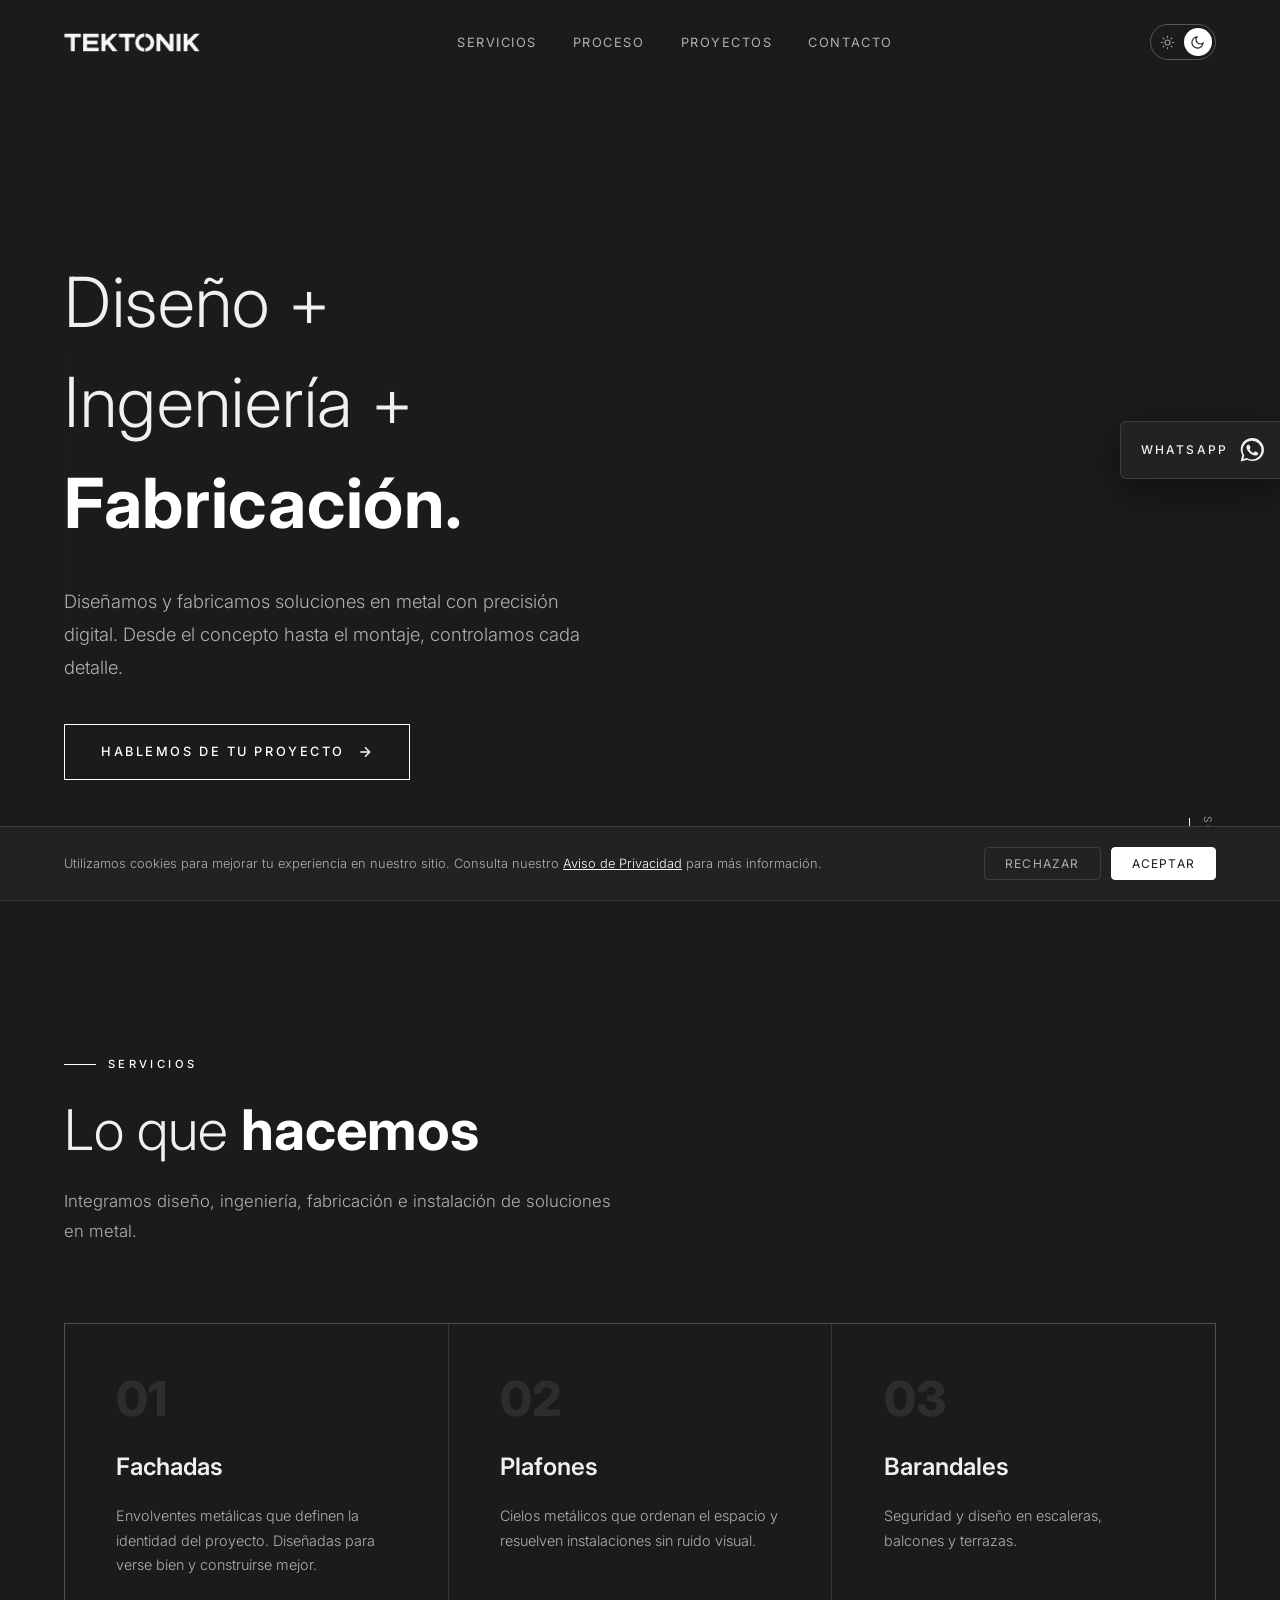
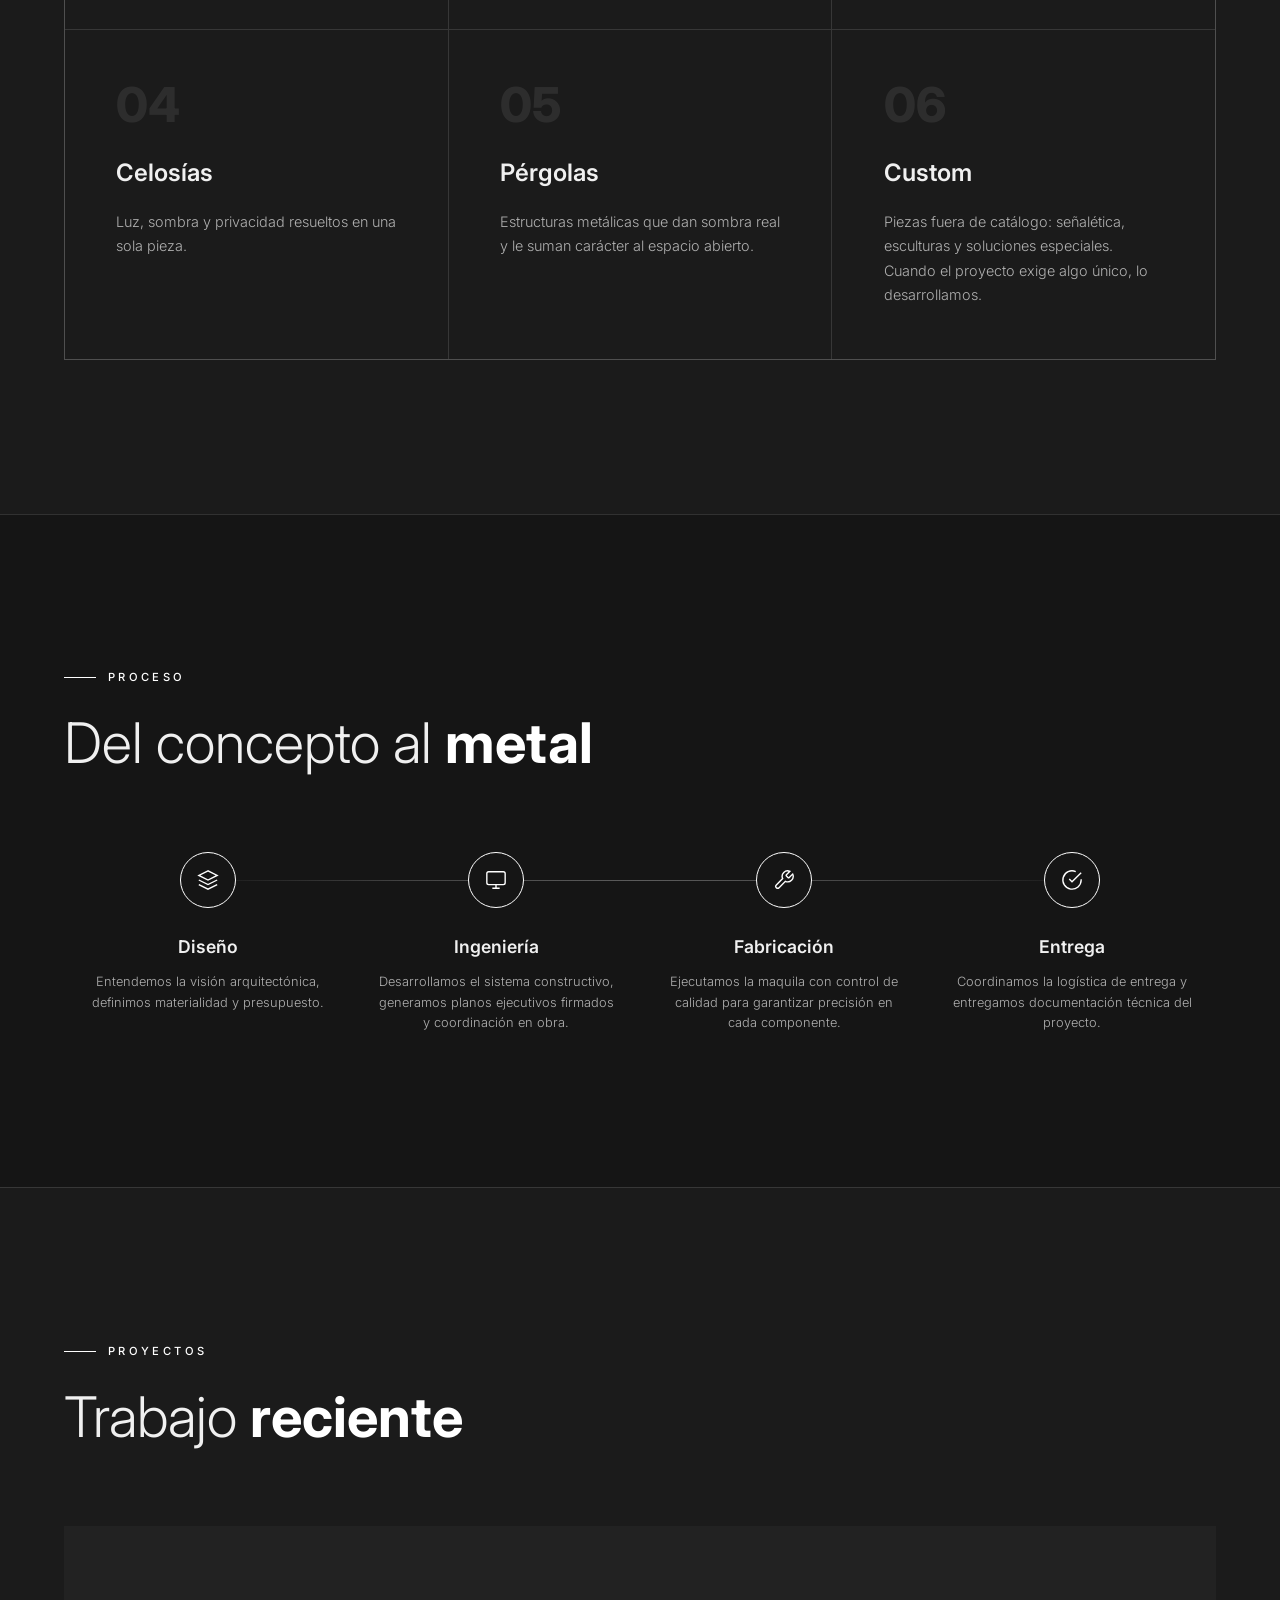
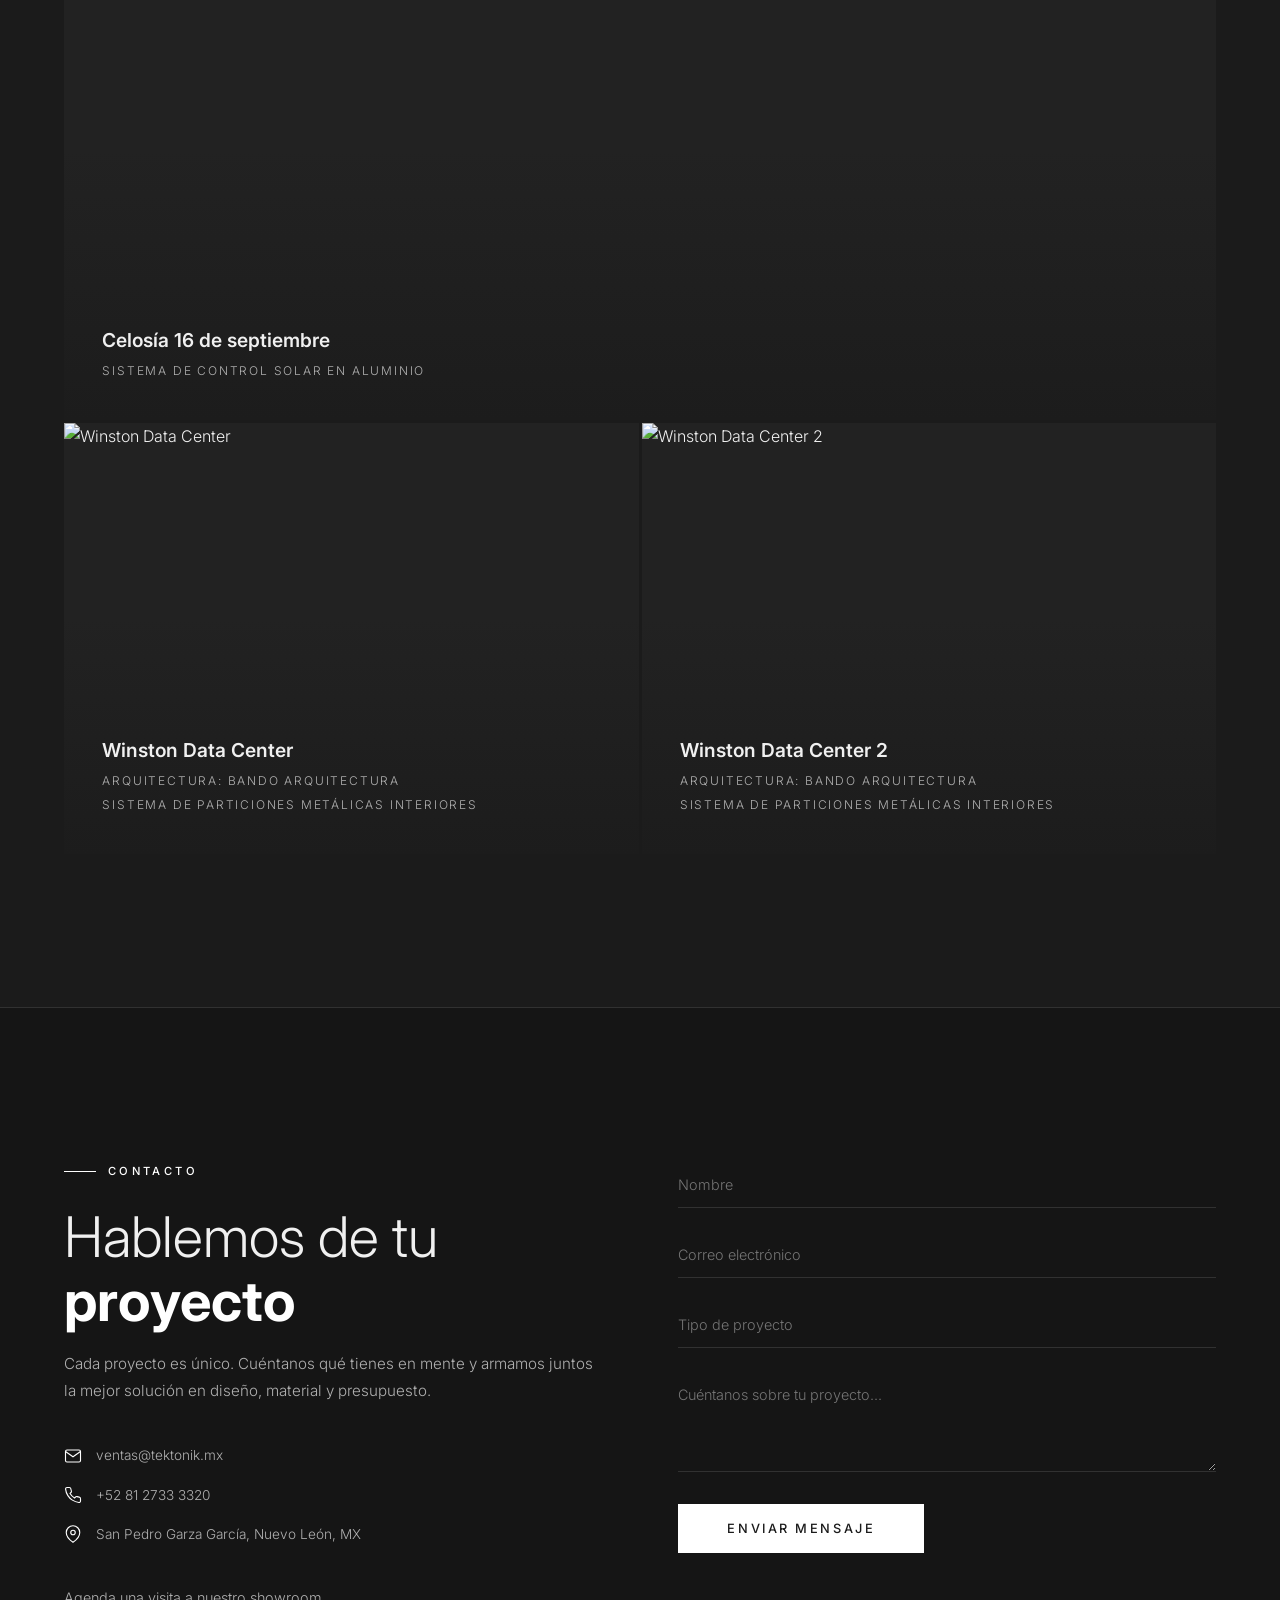
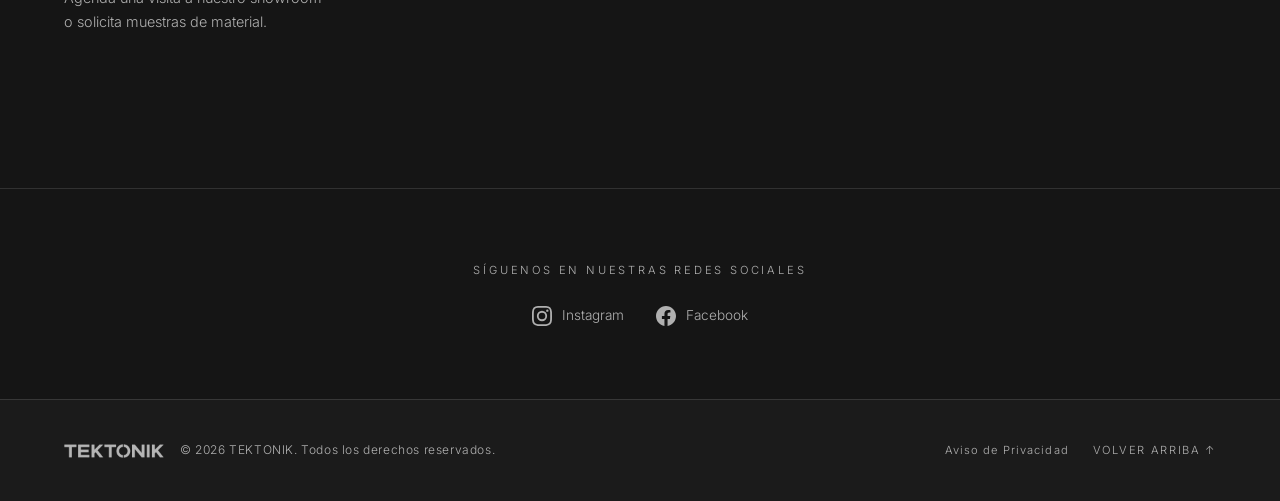
==== commit 6b2925fc: "Add files via upload" ====
--- a/index.html
+++ b/index.html
@@ -4,14 +4,13 @@
 <meta charset="utf-8">
 <meta name="viewport" content="width=device-width, initial-scale=1">
 <title>Tektonik — Metal Arquitectónico</title>
-  <meta name="description" content="Diseñamos, fabricamos e instalamos soluciones en metal arquitectónico: fachadas, celosías, pérgolas, barandales y piezas especiales. Proyecto completo, de inicio a entrega.">
-  <link rel="icon" href="favicon.ico" type="image/x-icon">
-  <link rel="preconnect" href="https://fonts.googleapis.com">
-  <link rel="preconnect" href="https://fonts.gstatic.com" crossorigin>
-  <link href="https://fonts.googleapis.com/css2?family=Inter:wght@300;400;500;600;700;800&amp;display=swap" rel="stylesheet">
-  <link rel="stylesheet" href="styles.css">
-  <style>
-    :root { --bg: #1b1b1b; --bg2: #151515; --card: #222222; --txt: #f0f0f0; --txt2: #b0b0b0; --acc: #ffffff; --onacc: #1b1b1b; --border: rgba(255,255,255,.12); --glow: rgba(255,255,255,.06); }
+<meta name="description" content="Diseñamos, fabricamos e instalamos soluciones en metal arquitectónico: fachadas, celosías, pérgolas, barandales y piezas especiales. Proyecto completo, de inicio a entrega.">
+<link rel="icon" href="favicon.ico" type="image/x-icon">
+<link rel="preconnect" href="https://fonts.googleapis.com">
+<link rel="preconnect" href="https://fonts.gstatic.com" crossorigin>
+<link href="https://fonts.googleapis.com/css2?family=Inter:wght@300;400;500;600;700;800&display=swap" rel="stylesheet">
+<style>
+:root { --bg: #1b1b1b; --bg2: #151515; --card: #222222; --txt: #f0f0f0; --txt2: #b0b0b0; --acc: #ffffff; --onacc: #1b1b1b; --border: rgba(255,255,255,.12); --glow: rgba(255,255,255,.06); }
     :root[data-theme="light"] { --bg: #f5f3f1; --bg2: #eae7e3; --card: #ffffff; --txt: #1b1b1b; --txt2: #5f5b57; --acc: #1b1b1b; --onacc: #ffffff; --border: rgba(27,27,27,.14); --glow: rgba(27,27,27,.05); }
     *, *::before, *::after { margin: 0; padding: 0; box-sizing: border-box; }
     html { scroll-behavior: smooth; scrollbar-width: thin; scrollbar-color: var(--txt2) var(--bg); }
@@ -24,65 +23,48 @@
     @keyframes fadeUp { from { opacity: 0; transform: translateY(30px); } to { opacity: 1; transform: translateY(0); } }
     @keyframes fadeIn { from { opacity: 0; } to { opacity: 1; } }
     @keyframes scrollLine { 0% { opacity: 1; transform: scaleY(1); } 100% { opacity: 0; transform: scaleY(0); transform-origin: top; } }
-  </style>
-  <link rel="preload" as="image" href="img/fachada-jasso.webp">
-<style>
-/* Estados y pseudo-elementos: antes eran atributos style-hover / style-before
-   que solo entendia el runtime DC. Ahora es CSS normal. */
-.dc1:hover { color:var(--txt); }
-.dc2:hover { color:var(--txt); }
-.dc3:hover { color:var(--txt); }
-.dc4:hover { color:var(--txt); }
-.dc5::before { content:'';position:absolute;left:clamp(20px,5vw,64px);top:30%;bottom:15%;width:1px;background:linear-gradient(180deg,transparent,#ffffff,transparent);opacity:.4; }
-.dc6::before { content:'';width:32px;height:1px;background:#ffffff; }
-.dc7:hover { background:#ffffff;color:#1b1b1b; }
-.dc8::after { content:'';width:1px;height:50px;background:linear-gradient(180deg,#ffffff,transparent);animation:scrollLine 2s infinite; }
-.dc9::before { content:'';width:32px;height:1px;background:var(--acc); }
-.dc10:hover { background:var(--card); }
-.dc11:hover { background:var(--card); }
-.dc12:hover { background:var(--card); }
-.dc13:hover { background:var(--card); }
-.dc14:hover { background:var(--card); }
-.dc15:hover { background:var(--card); }
-.dc16::before { content:'';width:32px;height:1px;background:var(--acc); }
-.dc17::before { content:'';position:absolute;top:28px;left:10%;right:10%;height:1px;background:linear-gradient(90deg,transparent,var(--txt2),var(--acc),var(--txt2),transparent);opacity:.3; }
-.dc18:hover { background:var(--glow);box-shadow:0 0 30px var(--glow); }
-.dc19:hover { background:var(--glow);box-shadow:0 0 30px var(--glow); }
-.dc20:hover { background:var(--glow);box-shadow:0 0 30px var(--glow); }
-.dc21:hover { background:var(--glow);box-shadow:0 0 30px var(--glow); }
-.dc22::before { content:'';width:32px;height:1px;background:var(--acc); }
-.dc23:hover { transform:scale(1.05); }
-.dc24:hover { transform:scale(1.05); }
-.dc25:hover { transform:scale(1.05); }
-.dc26::before { content:'';width:32px;height:1px;background:var(--acc); }
-.dc27:hover { color:var(--acc); }
-.dc28:hover { color:var(--acc); }
-.dc29:hover { color:var(--acc); }
-.dc30:focus { border-bottom-color:var(--acc); }
-.dc31:focus { border-bottom-color:var(--acc); }
-.dc32:focus { border-bottom-color:var(--acc); }
-.dc33:focus { border-bottom-color:var(--acc); }
-.dc34:hover { background:transparent;color:var(--acc); }
-.dc35:hover { color:var(--acc); }
-.dc36:hover { color:var(--acc); }
-.dc37:hover { color:var(--acc); }
-.dc38:hover { background:var(--acc);color:var(--onacc);padding-left:26px; }
-.dc39:hover { border-color:var(--txt2);color:var(--txt); }
-.dc40:hover { opacity:.85; }
-
-/* Accesibilidad: foco visible con teclado y respeto a "reducir movimiento". */
-a:focus-visible, button:focus-visible, input:focus-visible, textarea:focus-visible {
-  outline: 2px solid var(--acc);
-  outline-offset: 3px;
-}
-@media (prefers-reduced-motion: reduce) {
-  html { scroll-behavior: auto; }
-  *, *::before, *::after {
-    animation-duration: .01ms !important;
-    animation-iteration-count: 1 !important;
-    transition-duration: .01ms !important;
-  }
-}
+
+    /* estados hover / focus / pseudo-elementos */
+    .dc1:hover { color:var(--txt); }
+    .dc2:hover { color:var(--txt); }
+    .dc3:hover { color:var(--txt); }
+    .dc4:hover { color:var(--txt); }
+    .dc5::before { content:'';position:absolute;left:clamp(20px,5vw,64px);top:30%;bottom:15%;width:1px;background:linear-gradient(180deg,transparent,#ffffff,transparent);opacity:.4; }
+    .dc6:hover { background:#ffffff;color:#1b1b1b; }
+    .dc7::after { content:'';width:1px;height:50px;background:linear-gradient(180deg,#ffffff,transparent);animation:scrollLine 2s infinite; }
+    .dc8::before { content:'';width:32px;height:1px;background:var(--acc); }
+    .dc9:hover { background:var(--card); }
+    .dc10:hover { background:var(--card); }
+    .dc11:hover { background:var(--card); }
+    .dc12:hover { background:var(--card); }
+    .dc13:hover { background:var(--card); }
+    .dc14:hover { background:var(--card); }
+    .dc15::before { content:'';width:32px;height:1px;background:var(--acc); }
+    .dc16::before { content:'';position:absolute;top:28px;left:10%;right:10%;height:1px;background:linear-gradient(90deg,transparent,var(--txt2),var(--acc),var(--txt2),transparent);opacity:.3; }
+    .dc17:hover { background:var(--glow);box-shadow:0 0 30px var(--glow); }
+    .dc18:hover { background:var(--glow);box-shadow:0 0 30px var(--glow); }
+    .dc19:hover { background:var(--glow);box-shadow:0 0 30px var(--glow); }
+    .dc20:hover { background:var(--glow);box-shadow:0 0 30px var(--glow); }
+    .dc21::before { content:'';width:32px;height:1px;background:var(--acc); }
+    .dc22:hover { transform:scale(1.4); }
+    .dc23:hover { transform:scale(1.05); }
+    .dc24:hover { transform:scale(1.05); }
+    .dc25::before { content:'';width:32px;height:1px;background:var(--acc); }
+    .dc26:hover { color:var(--acc); }
+    .dc27:hover { color:var(--acc); }
+    .dc28:hover { color:var(--acc); }
+    .dc29:focus { border-bottom-color:var(--acc); }
+    .dc30:focus { border-bottom-color:var(--acc); }
+    .dc31:focus { border-bottom-color:var(--acc); }
+    .dc32:focus { border-bottom-color:var(--acc); }
+    .dc33:hover { background:transparent;color:var(--acc); }
+    .dc34:hover { color:var(--acc); }
+    .dc35:hover { color:var(--acc); }
+    .dc36:hover { color:var(--acc); }
+    .dc37:hover { color:var(--acc); }
+    .dc38:hover { background:var(--acc);color:var(--onacc);padding-left:26px; }
+    .dc39:hover { border-color:var(--txt2);color:var(--txt); }
+    .dc40:hover { opacity:.85; }
 </style>
 </head>
 <body>
@@ -93,10 +75,10 @@
     </a>
     
     <ul id="navLinks" style="display:flex;gap:36px;list-style:none;align-items:center">
-      <li><a class="dc1" href="#servicios" style="font-size:.8rem;font-weight:400;letter-spacing:.12em;text-transform:uppercase;color:var(--txt2);transition:color .3s">Servicios</a></li>
-      <li><a class="dc2" href="#proceso" style="font-size:.8rem;font-weight:400;letter-spacing:.12em;text-transform:uppercase;color:var(--txt2);transition:color .3s">Proceso</a></li>
-      <li><a class="dc3" href="#proyectos" style="font-size:.8rem;font-weight:400;letter-spacing:.12em;text-transform:uppercase;color:var(--txt2);transition:color .3s">Proyectos</a></li>
-      <li><a class="dc4" href="#contacto" style="font-size:.8rem;font-weight:400;letter-spacing:.12em;text-transform:uppercase;color:var(--txt2);transition:color .3s">Contacto</a></li>
+      <li><a href="#servicios" style="font-size:.8rem;font-weight:400;letter-spacing:.12em;text-transform:uppercase;color:var(--txt2);transition:color .3s" class="dc1">Servicios</a></li>
+      <li><a href="#proceso" style="font-size:.8rem;font-weight:400;letter-spacing:.12em;text-transform:uppercase;color:var(--txt2);transition:color .3s" class="dc2">Proceso</a></li>
+      <li><a href="#proyectos" style="font-size:.8rem;font-weight:400;letter-spacing:.12em;text-transform:uppercase;color:var(--txt2);transition:color .3s" class="dc3">Proyectos</a></li>
+      <li><a href="#contacto" style="font-size:.8rem;font-weight:400;letter-spacing:.12em;text-transform:uppercase;color:var(--txt2);transition:color .3s" class="dc4">Contacto</a></li>
     </ul>
     <div style="display:flex;align-items:center;gap:14px;flex-shrink:0">
       <div id="themePill" style="display:flex;align-items:center;gap:2px;padding:3px;border:1px solid rgba(240,240,240,.28);border-radius:999px">
@@ -112,54 +94,54 @@
   </div>
 </nav>
 
-<section class="dc5" id="inicio" style="min-height:100vh;display:flex;align-items:flex-end;padding-bottom:clamp(60px,10vw,120px);position:relative;overflow:hidden">
-  <div style="position:absolute;inset:0;background-image:linear-gradient(180deg,rgba(27,27,27,.2) 0%,rgba(27,27,27,.7) 60%,rgba(27,27,27,.95) 100%),url(img/fachada-jasso.webp);background-size:cover;background-position:center"></div>
+<section id="inicio" style="min-height:100vh;display:flex;align-items:flex-end;padding-bottom:clamp(60px,10vw,120px);position:relative;overflow:hidden" class="dc5">
+  <div style="position:absolute;inset:0;background-image:url(img/Fachada%20Jasso-OFC-Nov25-Entrega-2.webp);filter:brightness(1.35) saturate(1.05);background-size:225% auto;background-position:49% 44%;background-repeat:no-repeat"></div>
+  <div style="position:absolute;inset:0;background-image:linear-gradient(180deg,rgba(27,27,27,.45) 0%,rgba(27,27,27,.7) 55%,rgba(27,27,27,.94) 100%),linear-gradient(90deg,rgba(27,27,27,.85) 0%,rgba(27,27,27,.4) 45%,transparent 75%)"></div>
   <div style="max-width:1280px;margin:0 auto;padding:0 clamp(20px,5vw,64px);position:relative;z-index:2;width:100%">
-    <div class="dc6" style="display:flex;align-items:center;gap:12px;font-size:.7rem;font-weight:500;letter-spacing:.3em;text-transform:uppercase;color:#ffffff;margin-bottom:1.5rem;animation:fadeUp .8s .3s both">Diseño + Fabricación en metal</div>
-    <h1 style="font-size:clamp(2.8rem,7vw,5.5rem);font-weight:300;line-height:1.05;margin-bottom:1.5rem;max-width:800px;color:#f0f0f0;animation:fadeUp .8s .5s both">Metal que transforma<br><span style="font-weight:700;color:#ffffff">espacios</span></h1>
+    <h1 style="font-size:clamp(2.2rem,5.4vw,4.4rem);font-weight:300;line-height:1.45;letter-spacing:.01em;margin-bottom:2rem;max-width:900px;color:#f0f0f0;animation:fadeUp .8s .5s both">Diseño +<br>Ingeniería +<br><span style="font-weight:700;color:#ffffff">Fabricación.</span></h1>
     <p style="font-size:clamp(1rem,1.8vw,1.15rem);color:#b0b0b0;max-width:520px;line-height:1.8;margin-bottom:2.5rem;animation:fadeUp .8s .7s both">Diseñamos y fabricamos soluciones en metal con precisión digital. Desde el concepto hasta el montaje, controlamos cada detalle.</p>
-    <a class="dc7" href="#contacto" style="display:inline-flex;align-items:center;gap:12px;font-size:.8rem;font-weight:500;letter-spacing:.2em;text-transform:uppercase;color:#ffffff;border:1px solid #ffffff;padding:16px 36px;transition:background .4s, color .4s;animation:fadeUp .8s .9s both">
+    <a href="#contacto" style="display:inline-flex;align-items:center;gap:12px;font-size:.8rem;font-weight:500;letter-spacing:.2em;text-transform:uppercase;color:#ffffff;border:1px solid #ffffff;padding:16px 36px;transition:background .4s, color .4s;animation:fadeUp .8s .9s both" class="dc6">
       Hablemos de tu proyecto
       <svg viewBox="0 0 24 24" fill="none" stroke="currentColor" stroke-width="2" style="width:16px;height:16px"><path d="M5 12h14M12 5l7 7-7 7"></path></svg>
     </a>
   </div>
-  <div class="dc8" style="position:absolute;bottom:30px;right:clamp(20px,5vw,64px);display:flex;flex-direction:column;align-items:center;gap:8px;font-size:.65rem;letter-spacing:.2em;text-transform:uppercase;color:#b0b0b0;writing-mode:vertical-rl;animation:fadeIn 1s 1.2s both">scroll</div>
+  <div style="position:absolute;bottom:30px;right:clamp(20px,5vw,64px);display:flex;flex-direction:column;align-items:center;gap:8px;font-size:.65rem;letter-spacing:.2em;text-transform:uppercase;color:#b0b0b0;writing-mode:vertical-rl;animation:fadeIn 1s 1.2s both" class="dc7">scroll</div>
 </section>
 
 <section id="servicios" style="padding:clamp(80px,12vw,160px) 0;border-top:1px solid var(--border)">
   <div style="max-width:1280px;margin:0 auto;padding:0 clamp(20px,5vw,64px)">
     <div data-reveal="1" style="margin-bottom:clamp(48px,6vw,80px)">
-      <div class="dc9" style="display:flex;align-items:center;gap:12px;font-size:.7rem;font-weight:500;letter-spacing:.3em;text-transform:uppercase;color:var(--acc);margin-bottom:1.5rem">Servicios</div>
+      <div style="display:flex;align-items:center;gap:12px;font-size:.7rem;font-weight:500;letter-spacing:.3em;text-transform:uppercase;color:var(--acc);margin-bottom:1.5rem" class="dc8">Servicios</div>
       <h2 style="font-size:clamp(2rem,5vw,3.5rem);font-weight:300;line-height:1.15;margin-bottom:1.5rem">Lo que <span style="font-weight:700;color:var(--acc)">hacemos</span></h2>
       <p style="font-size:clamp(.95rem,1.5vw,1.05rem);color:var(--txt2);max-width:560px;line-height:1.8">Integramos diseño, ingeniería, fabricación e instalación de soluciones en metal.</p>
     </div>
     <div data-reveal="1" style="display:grid;grid-template-columns:repeat(auto-fit,minmax(320px,1fr));gap:1px;background:var(--border);border:1px solid var(--border)">
-      <div class="dc10" style="background:var(--bg);padding:clamp(32px,4vw,56px);transition:background .5s">
+      <div style="background:var(--bg);padding:clamp(32px,4vw,56px);transition:background .5s" class="dc9">
         <div style="font-size:3rem;font-weight:800;color:var(--acc);opacity:.08;line-height:1;margin-bottom:24px">01</div>
         <h3 style="font-size:clamp(1.2rem,2vw,1.5rem);font-weight:600;margin-bottom:16px">Fachadas</h3>
         <p style="font-size:.9rem;color:var(--txt2);line-height:1.7">Envolventes metálicas que definen la identidad del proyecto. Diseñadas para verse bien y construirse mejor.</p>
       </div>
-      <div class="dc11" style="background:var(--bg);padding:clamp(32px,4vw,56px);transition:background .5s">
+      <div style="background:var(--bg);padding:clamp(32px,4vw,56px);transition:background .5s" class="dc10">
         <div style="font-size:3rem;font-weight:800;color:var(--acc);opacity:.08;line-height:1;margin-bottom:24px">02</div>
         <h3 style="font-size:clamp(1.2rem,2vw,1.5rem);font-weight:600;margin-bottom:16px">Plafones</h3>
         <p style="font-size:.9rem;color:var(--txt2);line-height:1.7">Cielos metálicos que ordenan el espacio y resuelven instalaciones sin ruido visual.</p>
       </div>
-      <div class="dc12" style="background:var(--bg);padding:clamp(32px,4vw,56px);transition:background .5s">
+      <div style="background:var(--bg);padding:clamp(32px,4vw,56px);transition:background .5s" class="dc11">
         <div style="font-size:3rem;font-weight:800;color:var(--acc);opacity:.08;line-height:1;margin-bottom:24px">03</div>
         <h3 style="font-size:clamp(1.2rem,2vw,1.5rem);font-weight:600;margin-bottom:16px">Barandales</h3>
         <p style="font-size:.9rem;color:var(--txt2);line-height:1.7">Seguridad y diseño en escaleras, balcones y terrazas.</p>
       </div>
-      <div class="dc13" style="background:var(--bg);padding:clamp(32px,4vw,56px);transition:background .5s">
+      <div style="background:var(--bg);padding:clamp(32px,4vw,56px);transition:background .5s" class="dc12">
         <div style="font-size:3rem;font-weight:800;color:var(--acc);opacity:.08;line-height:1;margin-bottom:24px">04</div>
         <h3 style="font-size:clamp(1.2rem,2vw,1.5rem);font-weight:600;margin-bottom:16px">Celosías</h3>
         <p style="font-size:.9rem;color:var(--txt2);line-height:1.7">Luz, sombra y privacidad resueltos en una sola pieza.</p>
       </div>
-      <div class="dc14" style="background:var(--bg);padding:clamp(32px,4vw,56px);transition:background .5s">
+      <div style="background:var(--bg);padding:clamp(32px,4vw,56px);transition:background .5s" class="dc13">
         <div style="font-size:3rem;font-weight:800;color:var(--acc);opacity:.08;line-height:1;margin-bottom:24px">05</div>
         <h3 style="font-size:clamp(1.2rem,2vw,1.5rem);font-weight:600;margin-bottom:16px">Pérgolas</h3>
         <p style="font-size:.9rem;color:var(--txt2);line-height:1.7">Estructuras metálicas que dan sombra real y le suman carácter al espacio abierto.</p>
       </div>
-      <div class="dc15" style="background:var(--bg);padding:clamp(32px,4vw,56px);transition:background .5s">
+      <div style="background:var(--bg);padding:clamp(32px,4vw,56px);transition:background .5s" class="dc14">
         <div style="font-size:3rem;font-weight:800;color:var(--acc);opacity:.08;line-height:1;margin-bottom:24px">06</div>
         <h3 style="font-size:clamp(1.2rem,2vw,1.5rem);font-weight:600;margin-bottom:16px">Custom</h3>
         <p style="font-size:.9rem;color:var(--txt2);line-height:1.7">Piezas fuera de catálogo: señalética, esculturas y soluciones especiales. Cuando el proyecto exige algo único, lo desarrollamos.</p>
@@ -171,33 +153,33 @@
 <section id="proceso" style="padding:clamp(80px,12vw,160px) 0;border-top:1px solid var(--border);background:var(--bg2)">
   <div style="max-width:1280px;margin:0 auto;padding:0 clamp(20px,5vw,64px)">
     <div data-reveal="1" style="margin-bottom:clamp(48px,6vw,80px)">
-      <div class="dc16" style="display:flex;align-items:center;gap:12px;font-size:.7rem;font-weight:500;letter-spacing:.3em;text-transform:uppercase;color:var(--acc);margin-bottom:1.5rem">Proceso</div>
+      <div style="display:flex;align-items:center;gap:12px;font-size:.7rem;font-weight:500;letter-spacing:.3em;text-transform:uppercase;color:var(--acc);margin-bottom:1.5rem" class="dc15">Proceso</div>
       <h2 style="font-size:clamp(2rem,5vw,3.5rem);font-weight:300;line-height:1.15">Del concepto al <span style="font-weight:700;color:var(--acc)">metal</span></h2>
     </div>
-    <div class="dc17" data-reveal="1" style="display:grid;grid-template-columns:repeat(auto-fit,minmax(210px,1fr));gap:48px 0;position:relative">
+    <div data-reveal="1" style="display:grid;grid-template-columns:repeat(auto-fit,minmax(210px,1fr));gap:48px 0;position:relative" class="dc16">
       <div style="text-align:center;padding:0 clamp(8px,2vw,24px);position:relative">
-        <div class="dc18" style="width:56px;height:56px;border:1px solid var(--acc);border-radius:50%;display:flex;align-items:center;justify-content:center;margin:0 auto 24px;background:var(--bg2);position:relative;z-index:2;transition:background .4s, box-shadow .4s">
+        <div style="width:56px;height:56px;border:1px solid var(--acc);border-radius:50%;display:flex;align-items:center;justify-content:center;margin:0 auto 24px;background:var(--bg2);position:relative;z-index:2;transition:background .4s, box-shadow .4s" class="dc17">
           <svg viewBox="0 0 24 24" style="width:22px;height:22px;stroke:var(--acc);fill:none;stroke-width:1.5"><path d="M12 2L2 7l10 5 10-5-10-5zM2 17l10 5 10-5M2 12l10 5 10-5"></path></svg>
         </div>
-        <h4 style="font-size:1.1rem;font-weight:600;margin-bottom:10px">Definición</h4>
+        <h4 style="font-size:1.1rem;font-weight:600;margin-bottom:10px">Diseño</h4>
         <p style="font-size:.8rem;color:var(--txt2);line-height:1.6">Entendemos la visión arquitectónica, definimos materialidad y presupuesto.</p>
       </div>
       <div style="text-align:center;padding:0 clamp(8px,2vw,24px);position:relative">
-        <div class="dc19" style="width:56px;height:56px;border:1px solid var(--acc);border-radius:50%;display:flex;align-items:center;justify-content:center;margin:0 auto 24px;background:var(--bg2);position:relative;z-index:2;transition:background .4s, box-shadow .4s">
+        <div style="width:56px;height:56px;border:1px solid var(--acc);border-radius:50%;display:flex;align-items:center;justify-content:center;margin:0 auto 24px;background:var(--bg2);position:relative;z-index:2;transition:background .4s, box-shadow .4s" class="dc18">
           <svg viewBox="0 0 24 24" style="width:22px;height:22px;stroke:var(--acc);fill:none;stroke-width:1.5"><rect x="2" y="3" width="20" height="14" rx="2"></rect><path d="M8 21h8M12 17v4"></path></svg>
         </div>
         <h4 style="font-size:1.1rem;font-weight:600;margin-bottom:10px">Ingeniería</h4>
         <p style="font-size:.8rem;color:var(--txt2);line-height:1.6">Desarrollamos el sistema constructivo, generamos planos ejecutivos firmados y coordinación en obra.</p>
       </div>
       <div style="text-align:center;padding:0 clamp(8px,2vw,24px);position:relative">
-        <div class="dc20" style="width:56px;height:56px;border:1px solid var(--acc);border-radius:50%;display:flex;align-items:center;justify-content:center;margin:0 auto 24px;background:var(--bg2);position:relative;z-index:2;transition:background .4s, box-shadow .4s">
+        <div style="width:56px;height:56px;border:1px solid var(--acc);border-radius:50%;display:flex;align-items:center;justify-content:center;margin:0 auto 24px;background:var(--bg2);position:relative;z-index:2;transition:background .4s, box-shadow .4s" class="dc19">
           <svg viewBox="0 0 24 24" style="width:22px;height:22px;stroke:var(--acc);fill:none;stroke-width:1.5"><path d="M14.7 6.3a1 1 0 0 0 0 1.4l1.6 1.6a1 1 0 0 0 1.4 0l3.77-3.77a6 6 0 0 1-7.94 7.94l-6.91 6.91a2.12 2.12 0 0 1-3-3l6.91-6.91a6 6 0 0 1 7.94-7.94l-3.76 3.76z"></path></svg>
         </div>
         <h4 style="font-size:1.1rem;font-weight:600;margin-bottom:10px">Fabricación</h4>
         <p style="font-size:.8rem;color:var(--txt2);line-height:1.6">Ejecutamos la maquila con control de calidad para garantizar precisión en cada componente.</p>
       </div>
       <div style="text-align:center;padding:0 clamp(8px,2vw,24px);position:relative">
-        <div class="dc21" style="width:56px;height:56px;border:1px solid var(--acc);border-radius:50%;display:flex;align-items:center;justify-content:center;margin:0 auto 24px;background:var(--bg2);position:relative;z-index:2;transition:background .4s, box-shadow .4s">
+        <div style="width:56px;height:56px;border:1px solid var(--acc);border-radius:50%;display:flex;align-items:center;justify-content:center;margin:0 auto 24px;background:var(--bg2);position:relative;z-index:2;transition:background .4s, box-shadow .4s" class="dc20">
           <svg viewBox="0 0 24 24" style="width:22px;height:22px;stroke:var(--acc);fill:none;stroke-width:1.5"><path d="M22 11.08V12a10 10 0 1 1-5.93-9.14"></path><polyline points="22 4 12 14.01 9 11.01"></polyline></svg>
         </div>
         <h4 style="font-size:1.1rem;font-weight:600;margin-bottom:10px">Entrega</h4>
@@ -210,12 +192,12 @@
 <section id="proyectos" style="padding:clamp(80px,12vw,160px) 0;border-top:1px solid var(--border)">
   <div style="max-width:1280px;margin:0 auto;padding:0 clamp(20px,5vw,64px)">
     <div data-reveal="1" style="margin-bottom:clamp(48px,6vw,80px)">
-      <div class="dc22" style="display:flex;align-items:center;gap:12px;font-size:.7rem;font-weight:500;letter-spacing:.3em;text-transform:uppercase;color:var(--acc);margin-bottom:1.5rem">Proyectos</div>
+      <div style="display:flex;align-items:center;gap:12px;font-size:.7rem;font-weight:500;letter-spacing:.3em;text-transform:uppercase;color:var(--acc);margin-bottom:1.5rem" class="dc21">Proyectos</div>
       <h2 style="font-size:clamp(2rem,5vw,3.5rem);font-weight:300;line-height:1.15">Trabajo <span style="font-weight:700;color:var(--acc)">reciente</span></h2>
     </div>
     <div data-reveal="1" style="display:grid;grid-template-columns:repeat(auto-fit,minmax(400px,1fr));gap:3px">
       <div style="grid-column:1 / -1;position:relative;aspect-ratio:21/9;overflow:hidden;background:var(--card)">
-        <img class="dc23" src="img/celosia-16-septiembre.webp" alt="Celosía 16 de septiembre" style="width:100%;height:100%;object-fit:cover;transition:transform .8s cubic-bezier(.22,1,.36,1)">
+        <img src="img/Fachada_16%20de%20sep.webp" alt="Celosía 16 de septiembre" style="width:100%;height:100%;object-fit:cover;transform:scale(1.32);transform-origin:38% 55%;transition:transform .8s cubic-bezier(.22,1,.36,1)" class="dc22">
         <div style="position:absolute;inset:0;background:linear-gradient(180deg,transparent 45%,rgba(27,27,27,.85) 100%);display:flex;align-items:flex-end;padding:clamp(20px,3vw,40px);pointer-events:none">
           <div>
             <h3 style="font-size:1.2rem;font-weight:600;color:#f0f0f0">Celosía 16 de septiembre</h3>
@@ -224,7 +206,7 @@
         </div>
       </div>
       <div style="position:relative;aspect-ratio:4/3;overflow:hidden;background:var(--card)">
-        <img class="dc24" src="img/winston-data-center.webp" alt="Winston Data Center" style="width:100%;height:100%;object-fit:cover;transition:transform .8s cubic-bezier(.22,1,.36,1)">
+        <img src="img/Winston%20Data%20Center.webp" alt="Winston Data Center" style="width:100%;height:100%;object-fit:cover;transition:transform .8s cubic-bezier(.22,1,.36,1)" class="dc23">
         <div style="position:absolute;inset:0;background:linear-gradient(180deg,transparent 45%,rgba(27,27,27,.85) 100%);display:flex;align-items:flex-end;padding:clamp(20px,3vw,40px);pointer-events:none">
           <div>
             <h3 style="font-size:1.2rem;font-weight:600;color:#f0f0f0">Winston Data Center</h3>
@@ -234,11 +216,12 @@
         </div>
       </div>
       <div style="position:relative;aspect-ratio:4/3;overflow:hidden;background:var(--card)">
-        <img class="dc25" src="img/cordillera-residencial.webp" alt="Señalética Cordillera Residencial" style="width:100%;height:100%;object-fit:cover;transition:transform .8s cubic-bezier(.22,1,.36,1)">
+        <img src="img/Winston%20Data%20Center%202.png" alt="Winston Data Center 2" style="width:100%;height:100%;object-fit:cover;object-position:50% 55%;transition:transform .8s cubic-bezier(.22,1,.36,1)" class="dc24">
         <div style="position:absolute;inset:0;background:linear-gradient(180deg,transparent 45%,rgba(27,27,27,.85) 100%);display:flex;align-items:flex-end;padding:clamp(20px,3vw,40px);pointer-events:none">
           <div>
-            <h3 style="font-size:1.2rem;font-weight:600;color:#f0f0f0">Cordillera Residencial</h3>
-            <p style="font-size:.75rem;color:#b0b0b0;text-transform:uppercase;letter-spacing:.15em;margin-top:4px">Sistema de señalización arquitectónica en metal</p>
+            <h3 style="font-size:1.2rem;font-weight:600;color:#f0f0f0">Winston Data Center 2</h3>
+            <p style="font-size:.75rem;color:#b0b0b0;text-transform:uppercase;letter-spacing:.15em;margin-top:4px">Arquitectura: Bando Arquitectura</p>
+            <p style="font-size:.75rem;color:#b0b0b0;text-transform:uppercase;letter-spacing:.15em;margin-top:4px">Sistema de particiones metálicas interiores</p>
           </div>
         </div>
       </div>
@@ -250,39 +233,39 @@
   <div style="max-width:1280px;margin:0 auto;padding:0 clamp(20px,5vw,64px)">
     <div style="display:grid;grid-template-columns:repeat(auto-fit,minmax(420px,1fr));gap:clamp(40px,6vw,100px);align-items:start">
       <div id="contactInfo" data-reveal="1">
-        <div class="dc26" style="display:flex;align-items:center;gap:12px;font-size:.7rem;font-weight:500;letter-spacing:.3em;text-transform:uppercase;color:var(--acc);margin-bottom:1.5rem">Contacto</div>
+        <div style="display:flex;align-items:center;gap:12px;font-size:.7rem;font-weight:500;letter-spacing:.3em;text-transform:uppercase;color:var(--acc);margin-bottom:1.5rem" class="dc25">Contacto</div>
         <h2 style="font-size:clamp(2rem,5vw,3.5rem);font-weight:300;line-height:1.15;margin-bottom:1rem">Hablemos de tu <span style="font-weight:700;color:var(--acc)">proyecto</span></h2>
         <p style="font-size:.95rem;color:var(--txt2);line-height:1.8;margin-bottom:2.5rem">Cada proyecto es único. Cuéntanos qué tienes en mente y armamos juntos la mejor solución en diseño, material y presupuesto.</p>
         <div style="display:flex;flex-direction:column;gap:16px">
           <div style="display:flex;align-items:center;gap:14px;font-size:.85rem;color:var(--txt2)">
             <svg viewBox="0 0 24 24" style="width:18px;height:18px;stroke:var(--acc);fill:none;stroke-width:1.5;flex-shrink:0"><path d="M4 4h16c1.1 0 2 .9 2 2v12c0 1.1-.9 2-2 2H4c-1.1 0-2-.9-2-2V6c0-1.1.9-2 2-2z"></path><polyline points="22,6 12,13 2,6"></polyline></svg>
-            <a class="dc27" href="mailto:ventas@tektonik.mx" style="transition:color .3s">ventas@tektonik.mx</a>
+            <a href="mailto:ventas@tektonik.mx" style="transition:color .3s" class="dc26">ventas@tektonik.mx</a>
           </div>
           <div style="display:flex;align-items:center;gap:14px;font-size:.85rem;color:var(--txt2);flex-wrap:wrap">
             <svg viewBox="0 0 24 24" style="width:18px;height:18px;stroke:var(--acc);fill:none;stroke-width:1.5;flex-shrink:0"><path d="M22 16.92v3a2 2 0 0 1-2.18 2 19.79 19.79 0 0 1-8.63-3.07 19.5 19.5 0 0 1-6-6 19.79 19.79 0 0 1-3.07-8.67A2 2 0 0 1 4.11 2h3a2 2 0 0 1 2 1.72c.12.96.36 1.9.7 2.81a2 2 0 0 1-.45 2.11L8.09 9.91a16 16 0 0 0 6 6l1.27-1.27a2 2 0 0 1 2.11-.45c.91.34 1.85.58 2.81.7A2 2 0 0 1 22 16.92z"></path></svg>
-            <a class="dc28" href="https://wa.me/528127333320" target="_blank" style="transition:color .3s">+52 81 2733 3320</a>
+            <a href="https://wa.me/528127333320" target="_blank" style="transition:color .3s" class="dc27">+52 81 2733 3320</a>
           </div>
           <div style="display:flex;align-items:center;gap:14px;font-size:.85rem;color:var(--txt2)">
             <svg viewBox="0 0 24 24" style="width:18px;height:18px;stroke:var(--acc);fill:none;stroke-width:1.5;flex-shrink:0"><path d="M21 10c0 7-9 13-9 13s-9-6-9-13a9 9 0 0 1 18 0z"></path><circle cx="12" cy="10" r="3"></circle></svg>
-            <a class="dc29" href="https://maps.app.goo.gl/RdsKBU1gBxMNS1kn6" target="_blank" style="transition:color .3s">San Pedro Garza García, Nuevo León, MX</a>
+            <a href="https://maps.app.goo.gl/RdsKBU1gBxMNS1kn6" target="_blank" style="transition:color .3s" class="dc28">San Pedro Garza García, Nuevo León, MX</a>
           </div>
           <p style="margin-top:24px;font-size:.9rem;color:var(--txt2);line-height:1.7">Agenda una visita a nuestro showroom<br>o solicita muestras de material.</p>
         </div>
       </div>
       <form id="contactForm" data-reveal="1" style="display:flex;flex-direction:column;gap:24px">
         <div>
-          <input class="dc30" name="nombre" type="text" placeholder="Nombre" required style="width:100%;background:transparent;border:none;border-bottom:1px solid var(--border);padding:14px 0;font-size:.9rem;font-weight:300;color:var(--txt);outline:none;transition:border-color .3s">
+          <input type="text" placeholder="Nombre" required style="width:100%;background:transparent;border:none;border-bottom:1px solid var(--border);padding:14px 0;font-size:.9rem;font-weight:300;color:var(--txt);outline:none;transition:border-color .3s" class="dc29">
         </div>
         <div>
-          <input class="dc31" name="correo" type="email" placeholder="Correo electrónico" required style="width:100%;background:transparent;border:none;border-bottom:1px solid var(--border);padding:14px 0;font-size:.9rem;font-weight:300;color:var(--txt);outline:none;transition:border-color .3s">
+          <input type="email" placeholder="Correo electrónico" required style="width:100%;background:transparent;border:none;border-bottom:1px solid var(--border);padding:14px 0;font-size:.9rem;font-weight:300;color:var(--txt);outline:none;transition:border-color .3s" class="dc30">
         </div>
         <div>
-          <input class="dc32" name="tipo_proyecto" type="text" placeholder="Tipo de proyecto" style="width:100%;background:transparent;border:none;border-bottom:1px solid var(--border);padding:14px 0;font-size:.9rem;font-weight:300;color:var(--txt);outline:none;transition:border-color .3s">
+          <input type="text" placeholder="Tipo de proyecto" style="width:100%;background:transparent;border:none;border-bottom:1px solid var(--border);padding:14px 0;font-size:.9rem;font-weight:300;color:var(--txt);outline:none;transition:border-color .3s" class="dc31">
         </div>
         <div>
-          <textarea class="dc33" name="mensaje" placeholder="Cuéntanos sobre tu proyecto..." rows="4" style="width:100%;background:transparent;border:none;border-bottom:1px solid var(--border);padding:14px 0;font-size:.9rem;font-weight:300;color:var(--txt);outline:none;resize:vertical;min-height:100px;transition:border-color .3s"></textarea>
-        </div>
-        <button class="dc34" id="formSubmit" type="submit" style="align-self:flex-start;font-size:.8rem;font-weight:500;letter-spacing:.2em;text-transform:uppercase;color:var(--onacc);background:var(--acc);border:1px solid var(--acc);padding:16px 48px;cursor:pointer;transition:background .4s, color .4s">Enviar mensaje</button>
+          <textarea placeholder="Cuéntanos sobre tu proyecto..." rows="4" style="width:100%;background:transparent;border:none;border-bottom:1px solid var(--border);padding:14px 0;font-size:.9rem;font-weight:300;color:var(--txt);outline:none;resize:vertical;min-height:100px;transition:border-color .3s" class="dc32"></textarea>
+        </div>
+        <button id="formSubmit" type="submit" style="align-self:flex-start;font-size:.8rem;font-weight:500;letter-spacing:.2em;text-transform:uppercase;color:var(--onacc);background:var(--acc);border:1px solid var(--acc);padding:16px 48px;cursor:pointer;transition:background .4s, color .4s" class="dc33">Enviar mensaje</button>
       </form>
     </div>
   </div>
@@ -290,11 +273,15 @@
 
 <section style="padding:clamp(48px,6vw,72px) 0;border-top:1px solid var(--border);background:var(--bg2);text-align:center">
   <div style="max-width:1280px;margin:0 auto;padding:0 clamp(20px,5vw,64px)">
-    <p style="font-size:.7rem;letter-spacing:.25em;text-transform:uppercase;color:var(--txt2);margin-bottom:24px">Síguenos</p>
+    <p style="font-size:.7rem;letter-spacing:.25em;text-transform:uppercase;color:var(--txt2);margin-bottom:24px">Síguenos en nuestras redes sociales</p>
     <div style="display:flex;justify-content:center;flex-wrap:wrap;gap:32px">
-      <a class="dc35" href="https://instagram.com/tektonikmx" target="_blank" style="display:flex;align-items:center;gap:10px;font-size:.85rem;color:var(--txt2);transition:color .3s">
+      <a href="https://instagram.com/tektonikmx" target="_blank" style="display:flex;align-items:center;gap:10px;font-size:.85rem;color:var(--txt2);transition:color .3s" class="dc34">
         <svg viewBox="0 0 24 24" style="width:20px;height:20px;fill:currentColor"><path d="M12 2.163c3.204 0 3.584.012 4.85.07 3.252.148 4.771 1.691 4.919 4.919.058 1.265.069 1.645.069 4.849 0 3.205-.012 3.584-.069 4.849-.149 3.225-1.664 4.771-4.919 4.919-1.266.058-1.644.07-4.85.07-3.204 0-3.584-.012-4.849-.07-3.26-.149-4.771-1.699-4.919-4.92-.058-1.265-.07-1.644-.07-4.849 0-3.204.013-3.583.07-4.849.149-3.227 1.664-4.771 4.919-4.919 1.266-.057 1.645-.069 4.849-.069zM12 0C8.741 0 8.333.014 7.053.072 2.695.272.273 2.69.073 7.052.014 8.333 0 8.741 0 12c0 3.259.014 3.668.072 4.948.2 4.358 2.618 6.78 6.98 6.98C8.333 23.986 8.741 24 12 24c3.259 0 3.668-.014 4.948-.072 4.354-.2 6.782-2.618 6.979-6.98.059-1.28.073-1.689.073-4.948 0-3.259-.014-3.667-.072-4.947-.196-4.354-2.617-6.78-6.979-6.98C15.668.014 15.259 0 12 0zm0 5.838a6.162 6.162 0 100 12.324 6.162 6.162 0 000-12.324zM12 16a4 4 0 110-8 4 4 0 010 8zm6.406-11.845a1.44 1.44 0 100 2.881 1.44 1.44 0 000-2.881z"></path></svg>
         Instagram
+      </a>
+      <a href="https://www.facebook.com/profile.php?id=61593308428121" target="_blank" style="display:flex;align-items:center;gap:10px;font-size:.85rem;color:var(--txt2);transition:color .3s" class="dc35">
+        <svg viewBox="0 0 24 24" style="width:20px;height:20px;fill:currentColor"><path d="M24 12.073C24 5.405 18.627 0 12 0S0 5.405 0 12.073C0 18.1 4.388 23.094 10.125 24v-8.437H7.078v-3.49h3.047V9.412c0-3.017 1.792-4.687 4.533-4.687 1.312 0 2.686.235 2.686.235v2.955H15.83c-1.49 0-1.955.929-1.955 1.882v2.276h3.328l-.532 3.49h-2.796V24C19.612 23.094 24 18.1 24 12.073z"></path></svg>
+        Facebook
       </a>
     </div>
   </div>
@@ -307,13 +294,13 @@
       <span style="font-size:.75rem;color:var(--txt2);letter-spacing:.05em">&copy; 2026 TEKTONIK. Todos los derechos reservados.</span>
     </div>
     <div style="display:flex;gap:24px;align-items:center;flex-wrap:wrap">
-      <a class="dc36" href="aviso-privacidad.html" style="font-size:.7rem;letter-spacing:.1em;color:var(--txt2);transition:color .3s">Aviso de Privacidad</a>
-      <a class="dc37" href="#inicio" style="font-size:.7rem;letter-spacing:.15em;text-transform:uppercase;color:var(--txt2);transition:color .3s">Volver arriba ↑</a>
+      <a href="aviso-privacidad.html" style="font-size:.7rem;letter-spacing:.1em;color:var(--txt2);transition:color .3s" class="dc36">Aviso de Privacidad</a>
+      <a href="#inicio" style="font-size:.7rem;letter-spacing:.15em;text-transform:uppercase;color:var(--txt2);transition:color .3s" class="dc37">Volver arriba ↑</a>
     </div>
   </div>
 </footer>
 
-<a class="dc38" id="waFloat" href="https://wa.me/528127333320?text=Hola%2C%20me%20interesa%20un%20proyecto%20en%20metal%20arquitect%C3%B3nico" target="_blank" aria-label="Escríbenos por WhatsApp" style="position:fixed;right:0;top:50%;transform:translateY(-50%);z-index:9998;display:flex;flex-direction:row-reverse;align-items:center;gap:12px;padding:16px 16px 16px 20px;background:var(--card);border:1px solid var(--border);border-right:none;border-radius:6px 0 0 6px;color:var(--txt);font-size:.75rem;font-weight:500;letter-spacing:.18em;text-transform:uppercase;box-shadow:0 12px 40px rgba(0,0,0,.45);transition:background .35s, padding .35s, color .35s">
+<a id="waFloat" href="https://wa.me/528127333320?text=Hola%2C%20me%20interesa%20un%20proyecto%20en%20metal%20arquitect%C3%B3nico" target="_blank" aria-label="Escríbenos por WhatsApp" style="position:fixed;right:0;top:50%;transform:translateY(-50%);z-index:9998;display:flex;flex-direction:row-reverse;align-items:center;gap:12px;padding:16px 16px 16px 20px;background:var(--card);border:1px solid var(--border);border-right:none;border-radius:6px 0 0 6px;color:var(--txt);font-size:.75rem;font-weight:500;letter-spacing:.18em;text-transform:uppercase;box-shadow:0 12px 40px rgba(0,0,0,.45);transition:background .35s, padding .35s, color .35s" class="dc38">
   <svg viewBox="0 0 24 24" style="width:24px;height:24px;fill:currentColor;flex-shrink:0"><path d="M17.47 14.38c-.3-.15-1.76-.87-2.03-.97-.27-.1-.47-.15-.67.15-.2.3-.79.97-.94 1.17-.15.2-.3.22-.6.07-.3-.15-1.13-.42-2.15-1.33-.8-.71-1.33-1.59-1.48-1.89-.15-.3-.02-.46.13-.61.15-.15.3-.35.45-.52.15-.18.2-.3.3-.5.1-.2.05-.37-.02-.52-.08-.15-.68-1.62-.93-2.21-.24-.58-.49-.5-.67-.51h-.57c-.2 0-.52.07-.79.37-.27.3-1.03 1-1.03 2.45s1.06 2.84 1.2 3.04c.15.2 2.05 3.13 4.96 4.28 2.42.95 2.91.76 3.44.71.52-.05 1.68-.68 1.92-1.35.24-.66.24-1.23.17-1.35-.07-.12-.27-.2-.57-.35zM12.04 21.5h-.01a9.4 9.4 0 01-4.79-1.31l-.34-.2-3.56.93.95-3.47-.22-.36a9.36 9.36 0 01-1.44-5.01c0-5.18 4.23-9.4 9.42-9.4a9.35 9.35 0 016.65 2.76 9.31 9.31 0 012.75 6.65c0 5.18-4.23 9.41-9.41 9.41zM20.5 3.49A11.28 11.28 0 0012.04.02C5.82.02.77 5.07.76 11.28c0 1.99.52 3.93 1.51 5.64L.66 23.4l6.63-1.74a11.3 11.3 0 005.4 1.37h.01c6.22 0 11.27-5.05 11.27-11.27 0-3.01-1.17-5.84-3.3-7.97z"></path></svg>
   <span>WhatsApp</span>
 </a>
@@ -322,203 +309,154 @@
   <div style="max-width:1280px;margin:0 auto;padding:0 clamp(20px,5vw,64px);display:flex;align-items:center;justify-content:space-between;flex-wrap:wrap;gap:20px">
     <p style="font-size:.8rem;color:var(--txt2);line-height:1.5">Utilizamos cookies para mejorar tu experiencia en nuestro sitio. Consulta nuestro <a href="aviso-privacidad.html" style="color:var(--acc);text-decoration:underline">Aviso de Privacidad</a> para más información.</p>
     <div style="display:flex;gap:10px;flex-shrink:0">
-      <button class="dc39" id="cookieReject" style="padding:8px 20px;border-radius:4px;font-size:.75rem;letter-spacing:.1em;text-transform:uppercase;cursor:pointer;border:1px solid var(--border);background:transparent;color:var(--txt2);transition:all .3s">Rechazar</button>
-      <button class="dc40" id="cookieAccept" style="padding:8px 20px;border-radius:4px;font-size:.75rem;letter-spacing:.1em;text-transform:uppercase;cursor:pointer;border:1px solid var(--acc);background:var(--acc);color:var(--onacc);transition:opacity .3s">Aceptar</button>
+      <button id="cookieReject" style="padding:8px 20px;border-radius:4px;font-size:.75rem;letter-spacing:.1em;text-transform:uppercase;cursor:pointer;border:1px solid var(--border);background:transparent;color:var(--txt2);transition:all .3s" class="dc39">Rechazar</button>
+      <button id="cookieAccept" style="padding:8px 20px;border-radius:4px;font-size:.75rem;letter-spacing:.1em;text-transform:uppercase;cursor:pointer;border:1px solid var(--acc);background:var(--acc);color:var(--onacc);transition:opacity .3s" class="dc40">Aceptar</button>
     </div>
   </div>
 </div>
 
 <script>
 (function () {
-  // Ajustes que antes eran "props" del componente.
-  var props = { navLogo: 'wordmark', showCookieBanner: true, revealAnimations: true };
-  var state = { menuOpen: false, timer: null };
-  var cleanups = [];
-
-  // Endpoint del formulario. Deja '' y el boton solo confirma en pantalla.
-  // Pon aqui tu URL (Formspree, Web3Forms, etc.) y empieza a recibir mensajes.
-  var FORM_ENDPOINT = '';
-
-  function start() {
-
-    const q = (id) => document.getElementById(id);
-    cleanups = [];
-    const root = document.documentElement;
-    const nav = q('nav'), logo = q('navLogo'), toggle = q('navToggle'), links = q('navLinks');
-    const bars = toggle ? Array.from(toggle.querySelectorAll('span')) : [];
-    const sunBtn = q('themeLight'), moonBtn = q('themeDark'), pill = q('themePill');
-    const lockup = props.navLogo === 'lockup';
-    const logos = {
-      dark: lockup ? 'img/tektonik-lockup.png' : 'img/tektonik-wordmark.png',
-      light: lockup ? 'img/tektonik-lockup-dark.png' : 'img/tektonik-wordmark-dark.png'
+  var q = function (id) { return document.getElementById(id); };
+  var root = document.documentElement;
+  var nav = q('nav'), logo = q('navLogo'), toggle = q('navToggle'), links = q('navLinks');
+  var bars = toggle ? Array.prototype.slice.call(toggle.querySelectorAll('span')) : [];
+  var sunBtn = q('themeLight'), moonBtn = q('themeDark'), pill = q('themePill');
+  var logos = { dark: 'img/tektonik-wordmark.png', light: 'img/tektonik-wordmark-dark.png' };
+  var mq = window.matchMedia('(max-width: 768px)');
+  var menuOpen = false;
+
+  var theme = 'dark';
+  try { theme = localStorage.getItem('tektonikTheme') || theme; } catch (e) {}
+
+  function paint() {
+    var s = window.scrollY > 60;
+    var light = theme === 'light';
+    var menu = mq.matches && menuOpen;
+    var onDark = !light || (!s && !menu);
+    if (nav) {
+      nav.style.background = s ? (light ? 'rgba(245,243,241,0.92)' : 'rgba(27,27,27,0.9)') : 'transparent';
+      nav.style.backdropFilter = s ? 'blur(20px)' : 'none';
+      nav.style.webkitBackdropFilter = s ? 'blur(20px)' : 'none';
+      nav.style.padding = s ? '16px 0' : '24px 0';
+      nav.style.borderBottomColor = s ? (light ? 'rgba(27,27,27,0.14)' : 'rgba(255,255,255,0.12)') : 'transparent';
+    }
+    if (logo) logo.src = onDark ? logos.dark : logos.light;
+    var foot = q('footLogo');
+    if (foot) foot.src = light ? 'img/tektonik-wordmark-dark.png' : 'img/tektonik-wordmark.png';
+    var linkCol = menu ? (light ? '#5f5b57' : '#b0b0b0') : (onDark ? '#b0b0b0' : '#5f5b57');
+    if (links) links.querySelectorAll('a').forEach(function (a) { a.style.color = linkCol; });
+    bars.forEach(function (b) { b.style.background = onDark ? '#f0f0f0' : '#1b1b1b'; });
+    var fill = onDark ? '#ffffff' : '#1b1b1b';
+    var ink = onDark ? '#1b1b1b' : '#ffffff';
+    var idle = onDark ? 'rgba(240,240,240,.6)' : 'rgba(27,27,27,.5)';
+    [[sunBtn, 'light'], [moonBtn, 'dark']].forEach(function (pair) {
+      var b = pair[0], t = pair[1];
+      if (!b) return;
+      var on = theme === t;
+      b.style.background = on ? fill : 'transparent';
+      b.style.color = on ? ink : idle;
+    });
+    if (pill) pill.style.borderColor = onDark ? 'rgba(240,240,240,.28)' : 'rgba(27,27,27,.22)';
+  }
+
+  function setTheme(t) {
+    theme = t;
+    root.setAttribute('data-theme', t);
+    try { localStorage.setItem('tektonikTheme', t); } catch (e) {}
+    paint();
+  }
+  if (sunBtn) sunBtn.addEventListener('click', function () { setTheme('light'); });
+  if (moonBtn) moonBtn.addEventListener('click', function () { setTheme('dark'); });
+  window.addEventListener('scroll', paint, { passive: true });
+
+  // mobile menu
+  var DESKTOP = 'display:flex;gap:36px;list-style:none;align-items:center';
+  var MOBILE = 'position:fixed;inset:0;background:var(--bg);display:flex;flex-direction:column;align-items:center;justify-content:center;gap:32px;list-style:none;transition:opacity .4s;font-size:1.1rem';
+  function setMenu(open) {
+    menuOpen = open;
+    if (links) {
+      links.style.opacity = open ? '1' : '0';
+      links.style.pointerEvents = open ? 'all' : 'none';
+    }
+    if (bars.length === 3) {
+      bars[0].style.transform = open ? 'translateY(-50%) rotate(45deg)' : 'none';
+      bars[0].style.top = open ? '50%' : '0';
+      bars[1].style.opacity = open ? '0' : '1';
+      bars[2].style.transform = open ? 'translateY(50%) rotate(-45deg)' : 'none';
+      bars[2].style.bottom = open ? '50%' : '0';
+    }
+    paint();
+  }
+  var waLabel = document.querySelector('#waFloat span');
+  function applyMode() {
+    if (toggle) toggle.style.display = mq.matches ? 'block' : 'none';
+    if (waLabel) waLabel.style.display = mq.matches ? 'none' : 'inline';
+    if (links) {
+      if (mq.matches) { links.style.cssText = MOBILE; setMenu(false); }
+      else { links.style.cssText = DESKTOP; menuOpen = false; }
+    }
+    paint();
+  }
+  setTheme(theme);
+  applyMode();
+  mq.addEventListener('change', applyMode);
+  if (toggle) toggle.addEventListener('click', function () { setMenu(!menuOpen); });
+  if (links) links.querySelectorAll('a').forEach(function (a) {
+    a.addEventListener('click', function () { if (mq.matches) setMenu(false); });
+  });
+
+  // scroll reveal
+  if ('IntersectionObserver' in window) {
+    var obs = new IntersectionObserver(function (entries) {
+      entries.forEach(function (e) {
+        if (e.isIntersecting) {
+          e.target.style.opacity = '1';
+          e.target.style.transform = 'none';
+          obs.unobserve(e.target);
+        }
+      });
+    }, { threshold: 0.15, rootMargin: '0px 0px -40px 0px' });
+    document.querySelectorAll('[data-reveal]').forEach(function (el) {
+      if (el.getBoundingClientRect().top < window.innerHeight) return;
+      el.style.opacity = '0';
+      el.style.transform = 'translateY(40px)';
+      el.style.transition = 'opacity .8s cubic-bezier(.22,1,.36,1), transform .8s cubic-bezier(.22,1,.36,1)';
+      obs.observe(el);
+    });
+  }
+
+  // sticky contact info only when the grid is genuinely two columns
+  var info = q('contactInfo');
+  var wide = window.matchMedia('(min-width: 1000px)');
+  function applySticky() {
+    if (!info) return;
+    info.style.position = wide.matches ? 'sticky' : 'static';
+    info.style.top = wide.matches ? '120px' : 'auto';
+  }
+  applySticky();
+  wide.addEventListener('change', applySticky);
+
+  // contact form
+  var form = q('contactForm'), submit = q('formSubmit');
+  if (form) form.addEventListener('submit', function (e) {
+    e.preventDefault();
+    if (submit) { submit.textContent = 'Gracias, te contactamos pronto'; submit.disabled = true; submit.style.opacity = '.7'; }
+  });
+
+  // cookie banner
+  var banner = q('cookieBanner');
+  if (banner) {
+    var stored = 'skip';
+    try { stored = localStorage.getItem('cookieConsent'); } catch (e) {}
+    if (!stored) setTimeout(function () { banner.style.transform = 'translateY(0)'; }, 1500);
+    var close = function (v) {
+      try { localStorage.setItem('cookieConsent', v); } catch (e) {}
+      banner.style.transform = 'translateY(100%)';
     };
-    if (logo && lockup) logo.style.height = '34px';
-    const mq = window.matchMedia('(max-width: 768px)');
-    state.menuOpen = false;
-
-    let theme = 'dark';
-    try { theme = localStorage.getItem('tektonikTheme') || theme; } catch (e) {}
-
-    const paint = () => {
-      const s = window.scrollY > 60;
-      const light = theme === 'light';
-      const menu = mq.matches && state.menuOpen;
-      const onDark = !light || (!s && !menu);
-      if (nav) {
-        nav.style.background = s ? (light ? 'rgba(245,243,241,0.92)' : 'rgba(27,27,27,0.9)') : 'transparent';
-        nav.style.backdropFilter = s ? 'blur(20px)' : 'none';
-        nav.style.webkitBackdropFilter = s ? 'blur(20px)' : 'none';
-        nav.style.padding = s ? '16px 0' : '24px 0';
-        nav.style.borderBottomColor = s ? (light ? 'rgba(27,27,27,0.14)' : 'rgba(255,255,255,0.12)') : 'transparent';
-      }
-      if (logo) logo.src = onDark ? logos.dark : logos.light;
-      const foot = q('footLogo');
-      if (foot) foot.src = light ? 'img/tektonik-wordmark-dark.png' : 'img/tektonik-wordmark.png';
-      const linkCol = menu ? (light ? '#5f5b57' : '#b0b0b0') : (onDark ? '#b0b0b0' : '#5f5b57');
-      if (links) links.querySelectorAll('a').forEach((a) => { a.style.color = linkCol; });
-      bars.forEach((b) => { b.style.background = onDark ? '#f0f0f0' : '#1b1b1b'; });
-      const fill = onDark ? '#ffffff' : '#1b1b1b';
-      const ink = onDark ? '#1b1b1b' : '#ffffff';
-      const idle = onDark ? 'rgba(240,240,240,.6)' : 'rgba(27,27,27,.5)';
-      [[sunBtn, 'light'], [moonBtn, 'dark']].forEach(([b, t]) => {
-        if (!b) return;
-        const on = theme === t;
-        b.style.background = on ? fill : 'transparent';
-        b.style.color = on ? ink : idle;
-      });
-      if (pill) pill.style.borderColor = onDark ? 'rgba(240,240,240,.28)' : 'rgba(27,27,27,.22)';
-    };
-    const setTheme = (t) => {
-      theme = t;
-      root.setAttribute('data-theme', t);
-      try { localStorage.setItem('tektonikTheme', t); } catch (e) {}
-      paint();
-    };
-    if (sunBtn) sunBtn.addEventListener('click', () => setTheme('light'));
-    if (moonBtn) moonBtn.addEventListener('click', () => setTheme('dark'));
-    window.addEventListener('scroll', paint, { passive: true });
-    cleanups.push(() => window.removeEventListener('scroll', paint));
-
-    // mobile menu
-    const DESKTOP = 'display:flex;gap:36px;list-style:none;align-items:center';
-    const MOBILE = 'position:fixed;inset:0;background:var(--bg);display:flex;flex-direction:column;align-items:center;justify-content:center;gap:32px;list-style:none;transition:opacity .4s;font-size:1.1rem';
-    const setMenu = (open) => {
-      state.menuOpen = open;
-      if (links) {
-        links.style.opacity = open ? '1' : '0';
-        links.style.pointerEvents = open ? 'all' : 'none';
-      }
-      if (bars.length === 3) {
-        bars[0].style.transform = open ? 'translateY(-50%) rotate(45deg)' : 'none';
-        bars[0].style.top = open ? '50%' : '0';
-        bars[1].style.opacity = open ? '0' : '1';
-        bars[2].style.transform = open ? 'translateY(50%) rotate(-45deg)' : 'none';
-        bars[2].style.bottom = open ? '50%' : '0';
-      }
-      paint();
-    };
-    const waLabel = document.querySelector('#waFloat span');
-    const applyMode = () => {
-      if (toggle) toggle.style.display = mq.matches ? 'block' : 'none';
-      if (waLabel) waLabel.style.display = mq.matches ? 'none' : 'inline';
-      if (links) {
-        if (mq.matches) { links.style.cssText = MOBILE; setMenu(false); }
-        else { links.style.cssText = DESKTOP; state.menuOpen = false; }
-      }
-      paint();
-    };
-    setTheme(theme);
-    applyMode();
-    mq.addEventListener('change', applyMode);
-    cleanups.push(() => mq.removeEventListener('change', applyMode));
-    if (toggle) toggle.addEventListener('click', () => setMenu(!state.menuOpen));
-    if (links) links.querySelectorAll('a').forEach((a) => a.addEventListener('click', () => { if (mq.matches) setMenu(false); }));
-
-    // scroll reveal
-    if (props.revealAnimations !== false && 'IntersectionObserver' in window) {
-      const obs = new IntersectionObserver((entries) => {
-        entries.forEach((e) => {
-          if (e.isIntersecting) {
-            e.target.style.opacity = '1';
-            e.target.style.transform = 'none';
-            obs.unobserve(e.target);
-          }
-        });
-      }, { threshold: 0.15, rootMargin: '0px 0px -40px 0px' });
-      document.querySelectorAll('[data-reveal]').forEach((el) => {
-        if (el.getBoundingClientRect().top < window.innerHeight) return;
-        el.style.opacity = '0';
-        el.style.transform = 'translateY(40px)';
-        el.style.transition = 'opacity .8s cubic-bezier(.22,1,.36,1), transform .8s cubic-bezier(.22,1,.36,1)';
-        obs.observe(el);
-      });
-      cleanups.push(() => obs.disconnect());
-    }
-
-    // sticky contact info only when the grid is genuinely two columns
-    const info = q('contactInfo');
-    const wide = window.matchMedia('(min-width: 1000px)');
-    const applySticky = () => {
-      if (!info) return;
-      info.style.position = wide.matches ? 'sticky' : 'static';
-      info.style.top = wide.matches ? '120px' : 'auto';
-    };
-    applySticky();
-    wide.addEventListener('change', applySticky);
-    cleanups.push(() => wide.removeEventListener('change', applySticky));
-
-    // contact form
-    const form = q('contactForm'), submit = q('formSubmit');
-    
-    // cookie banner
-    const banner = q('cookieBanner');
-    if (banner) {
-      if (props.showCookieBanner === false) {
-        banner.style.display = 'none';
-      } else {
-        let stored = 'skip';
-        try { stored = localStorage.getItem('cookieConsent'); } catch (e) {}
-        if (!stored) state.timer = setTimeout(() => { banner.style.transform = 'translateY(0)'; }, 1500);
-        const close = (v) => {
-          try { localStorage.setItem('cookieConsent', v); } catch (e) {}
-          banner.style.transform = 'translateY(100%)';
-        };
-        const acc = q('cookieAccept'), rej = q('cookieReject');
-        if (acc) acc.addEventListener('click', () => close('accepted'));
-        if (rej) rej.addEventListener('click', () => close('rejected'));
-      }
-    }
-
-    // --- envio real del formulario ---
-    if (form) {
-      form.addEventListener('submit', function (e) {
-        e.preventDefault();
-        if (!FORM_ENDPOINT) return;
-        var btn = document.getElementById('formSubmit');
-        if (btn) { btn.textContent = 'Enviando...'; btn.disabled = true; }
-        fetch(FORM_ENDPOINT, {
-          method: 'POST',
-          headers: { Accept: 'application/json' },
-          body: new FormData(form)
-        }).then(function (r) {
-          if (btn) btn.textContent = r.ok
-            ? 'Gracias, te contactamos pronto'
-            : 'No se pudo enviar. Escribenos a ventas@tektonik.mx';
-          if (!r.ok && btn) btn.disabled = false;
-        }).catch(function () {
-          if (btn) {
-            btn.textContent = 'No se pudo enviar. Escribenos a ventas@tektonik.mx';
-            btn.disabled = false;
-          }
-        });
-      });
-    }
-  }
-
-  if (document.readyState === 'loading') {
-    document.addEventListener('DOMContentLoaded', start);
-  } else {
-    start();
+    var acc = q('cookieAccept'), rej = q('cookieReject');
+    if (acc) acc.addEventListener('click', function () { close('accepted'); });
+    if (rej) rej.addEventListener('click', function () { close('rejected'); });
   }
 })();
 </script>
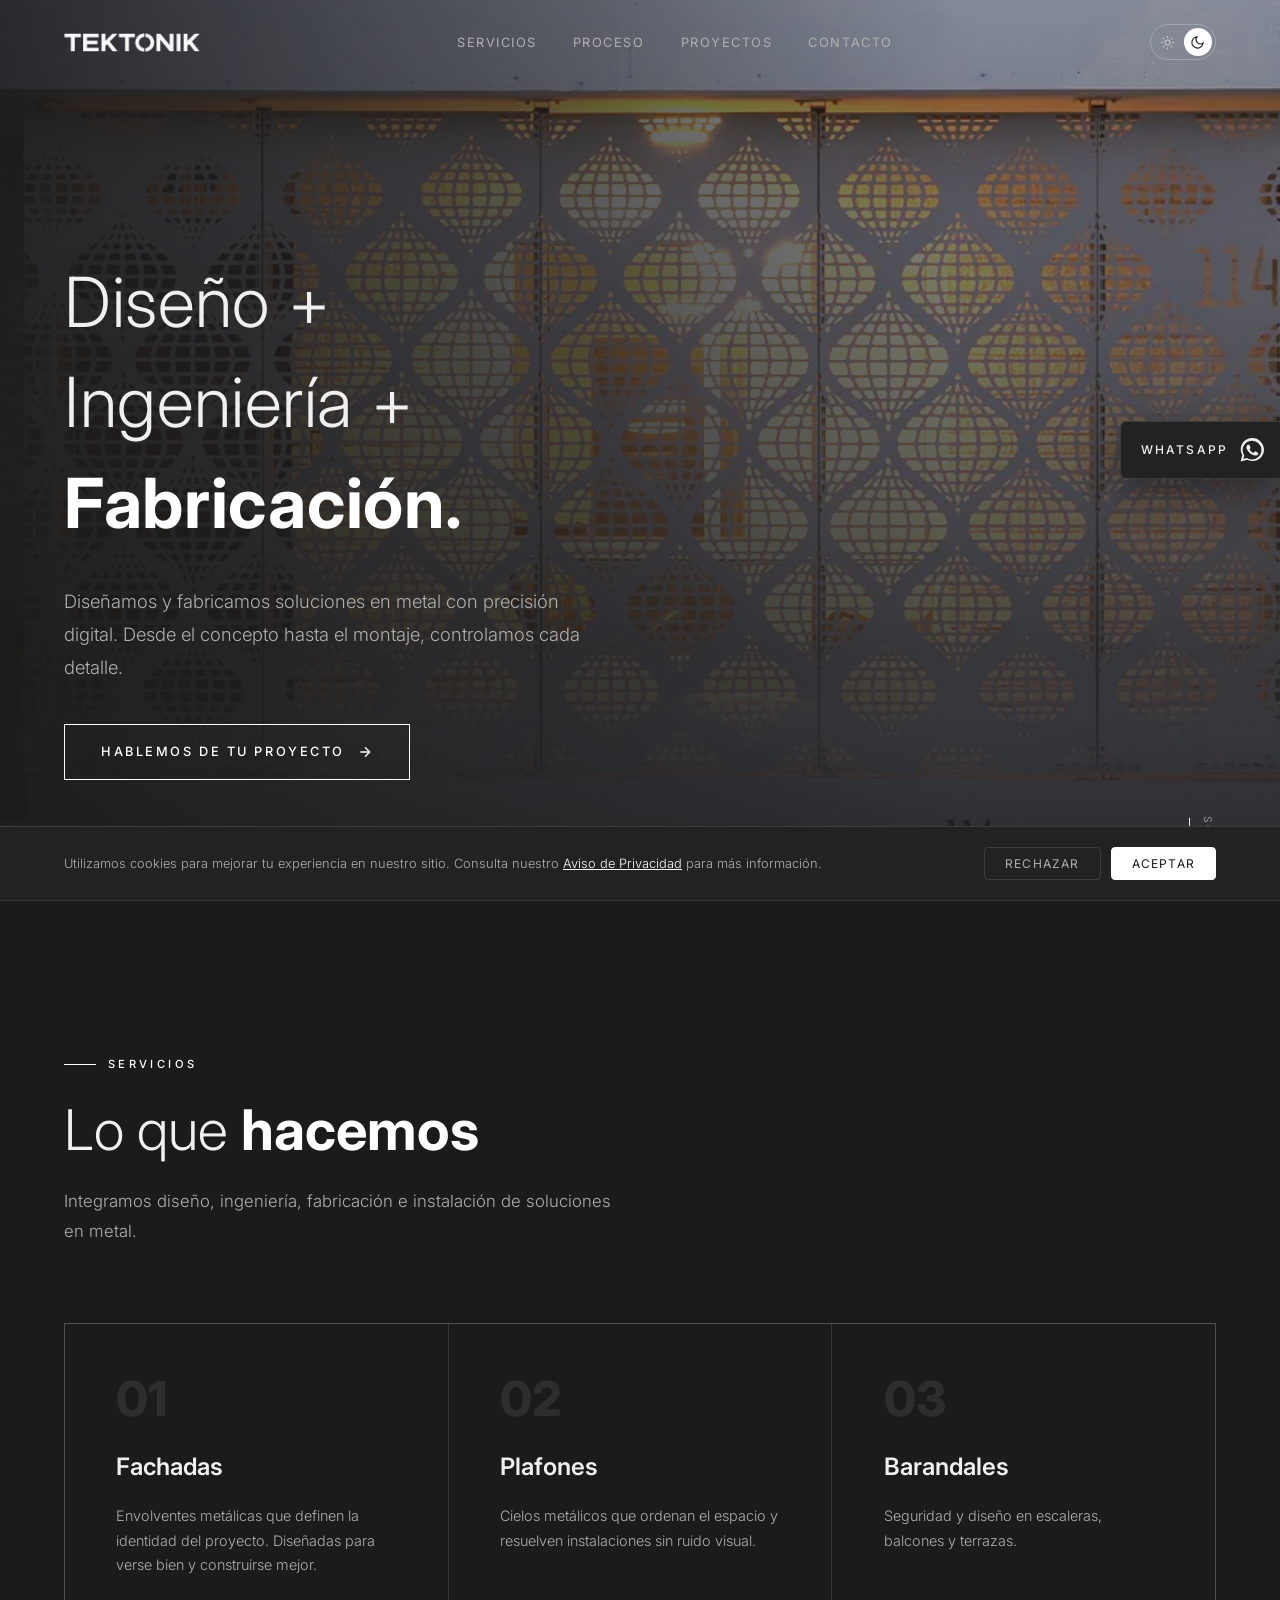
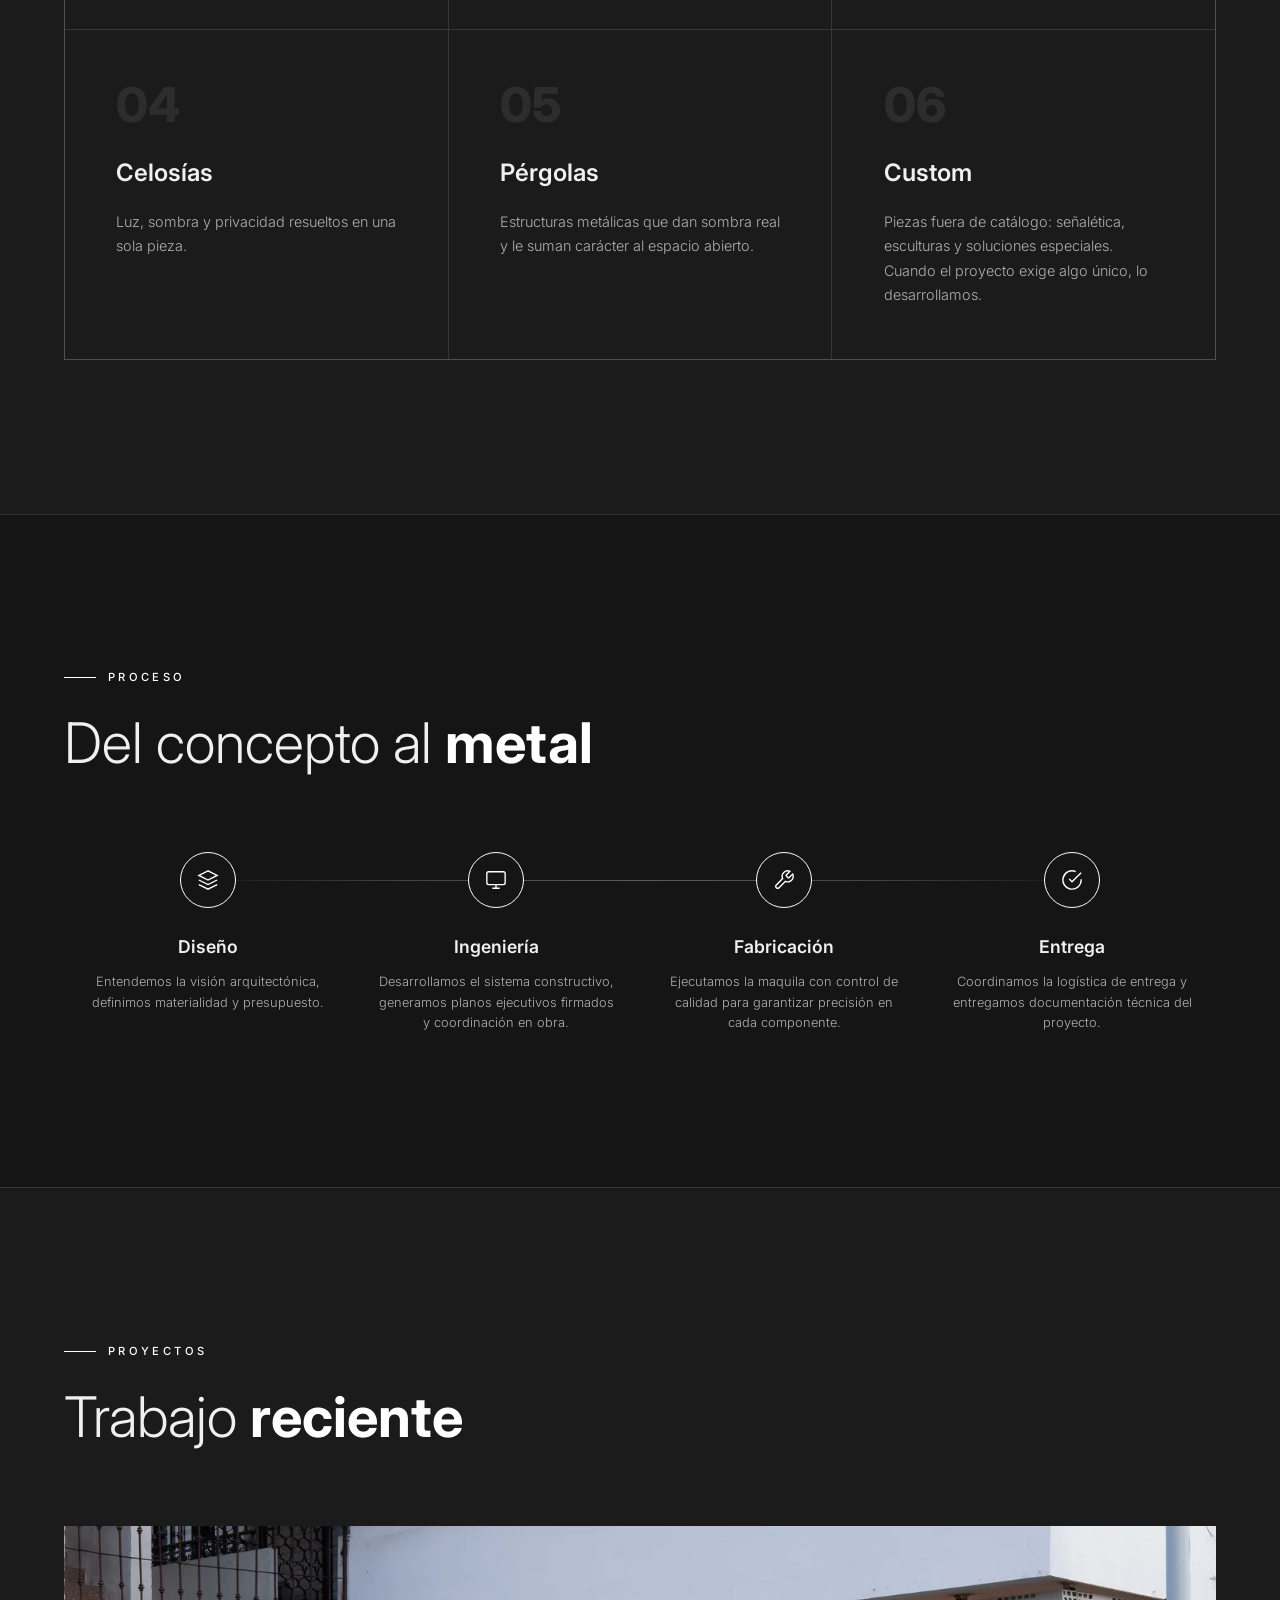
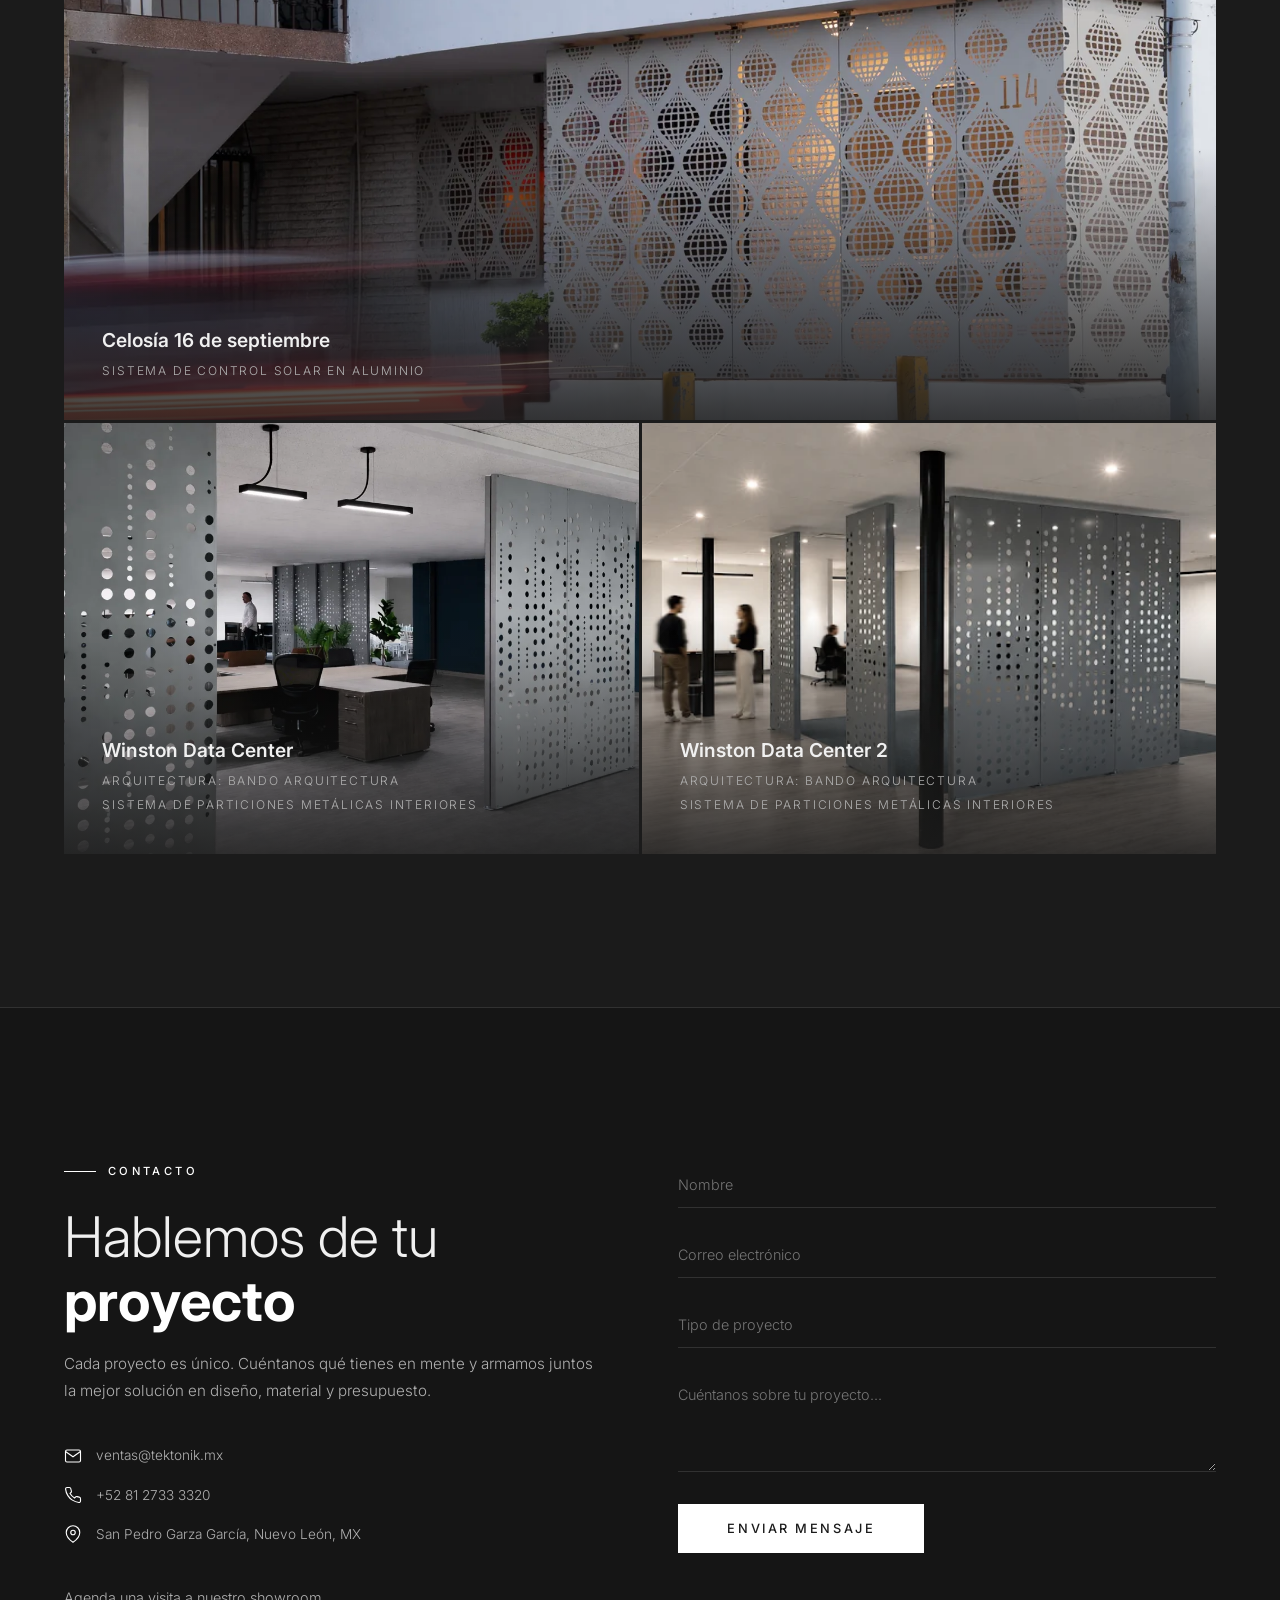
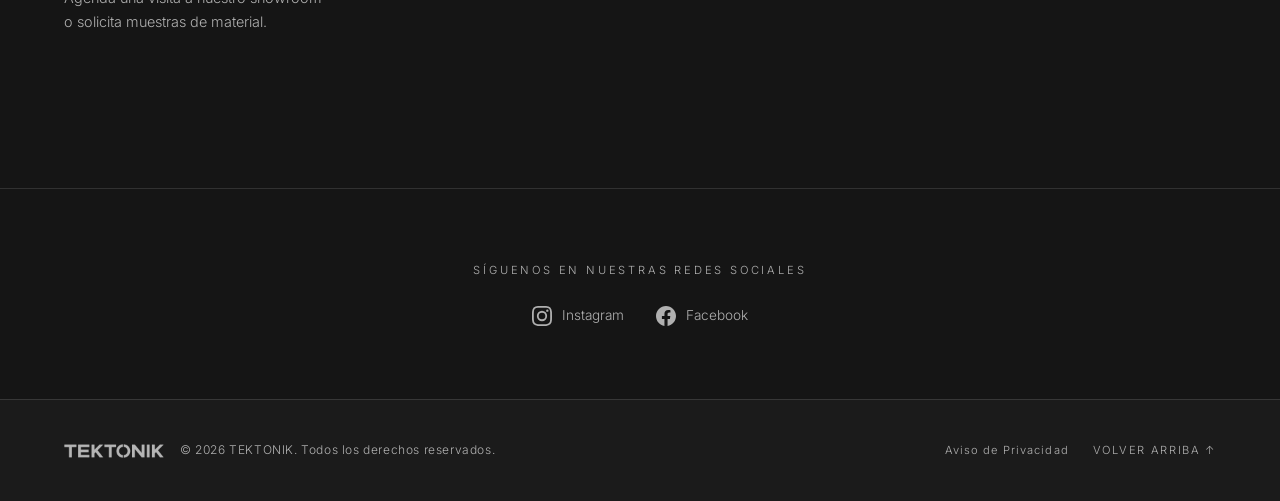
==== commit b8f90804: "Add files via upload" ====
--- a/index.html
+++ b/index.html
@@ -95,7 +95,7 @@
 </nav>
 
 <section id="inicio" style="min-height:100vh;display:flex;align-items:flex-end;padding-bottom:clamp(60px,10vw,120px);position:relative;overflow:hidden" class="dc5">
-  <div style="position:absolute;inset:0;background-image:url(img/Fachada%20Jasso-OFC-Nov25-Entrega-2.webp);filter:brightness(1.35) saturate(1.05);background-size:225% auto;background-position:49% 44%;background-repeat:no-repeat"></div>
+  <div style="position:absolute;inset:0;background-image:url(img/fachada-jasso.webp);filter:brightness(1.35) saturate(1.05);background-size:225% auto;background-position:49% 44%;background-repeat:no-repeat"></div>
   <div style="position:absolute;inset:0;background-image:linear-gradient(180deg,rgba(27,27,27,.45) 0%,rgba(27,27,27,.7) 55%,rgba(27,27,27,.94) 100%),linear-gradient(90deg,rgba(27,27,27,.85) 0%,rgba(27,27,27,.4) 45%,transparent 75%)"></div>
   <div style="max-width:1280px;margin:0 auto;padding:0 clamp(20px,5vw,64px);position:relative;z-index:2;width:100%">
     <h1 style="font-size:clamp(2.2rem,5.4vw,4.4rem);font-weight:300;line-height:1.45;letter-spacing:.01em;margin-bottom:2rem;max-width:900px;color:#f0f0f0;animation:fadeUp .8s .5s both">Diseño +<br>Ingeniería +<br><span style="font-weight:700;color:#ffffff">Fabricación.</span></h1>
@@ -197,7 +197,7 @@
     </div>
     <div data-reveal="1" style="display:grid;grid-template-columns:repeat(auto-fit,minmax(400px,1fr));gap:3px">
       <div style="grid-column:1 / -1;position:relative;aspect-ratio:21/9;overflow:hidden;background:var(--card)">
-        <img src="img/Fachada_16%20de%20sep.webp" alt="Celosía 16 de septiembre" style="width:100%;height:100%;object-fit:cover;transform:scale(1.32);transform-origin:38% 55%;transition:transform .8s cubic-bezier(.22,1,.36,1)" class="dc22">
+        <img src="img/celosia-16-septiembre.webp" alt="Celosía 16 de septiembre" style="width:100%;height:100%;object-fit:cover;transform:scale(1.32);transform-origin:38% 55%;transition:transform .8s cubic-bezier(.22,1,.36,1)" class="dc22">
         <div style="position:absolute;inset:0;background:linear-gradient(180deg,transparent 45%,rgba(27,27,27,.85) 100%);display:flex;align-items:flex-end;padding:clamp(20px,3vw,40px);pointer-events:none">
           <div>
             <h3 style="font-size:1.2rem;font-weight:600;color:#f0f0f0">Celosía 16 de septiembre</h3>
@@ -206,7 +206,7 @@
         </div>
       </div>
       <div style="position:relative;aspect-ratio:4/3;overflow:hidden;background:var(--card)">
-        <img src="img/Winston%20Data%20Center.webp" alt="Winston Data Center" style="width:100%;height:100%;object-fit:cover;transition:transform .8s cubic-bezier(.22,1,.36,1)" class="dc23">
+        <img src="img/winston-data-center.webp" alt="Winston Data Center" style="width:100%;height:100%;object-fit:cover;transition:transform .8s cubic-bezier(.22,1,.36,1)" class="dc23">
         <div style="position:absolute;inset:0;background:linear-gradient(180deg,transparent 45%,rgba(27,27,27,.85) 100%);display:flex;align-items:flex-end;padding:clamp(20px,3vw,40px);pointer-events:none">
           <div>
             <h3 style="font-size:1.2rem;font-weight:600;color:#f0f0f0">Winston Data Center</h3>
@@ -216,7 +216,7 @@
         </div>
       </div>
       <div style="position:relative;aspect-ratio:4/3;overflow:hidden;background:var(--card)">
-        <img src="img/Winston%20Data%20Center%202.png" alt="Winston Data Center 2" style="width:100%;height:100%;object-fit:cover;object-position:50% 55%;transition:transform .8s cubic-bezier(.22,1,.36,1)" class="dc24">
+        <img src="img/winston-data-center-2.webp" alt="Winston Data Center 2" style="width:100%;height:100%;object-fit:cover;object-position:50% 55%;transition:transform .8s cubic-bezier(.22,1,.36,1)" class="dc24">
         <div style="position:absolute;inset:0;background:linear-gradient(180deg,transparent 45%,rgba(27,27,27,.85) 100%);display:flex;align-items:flex-end;padding:clamp(20px,3vw,40px);pointer-events:none">
           <div>
             <h3 style="font-size:1.2rem;font-weight:600;color:#f0f0f0">Winston Data Center 2</h3>
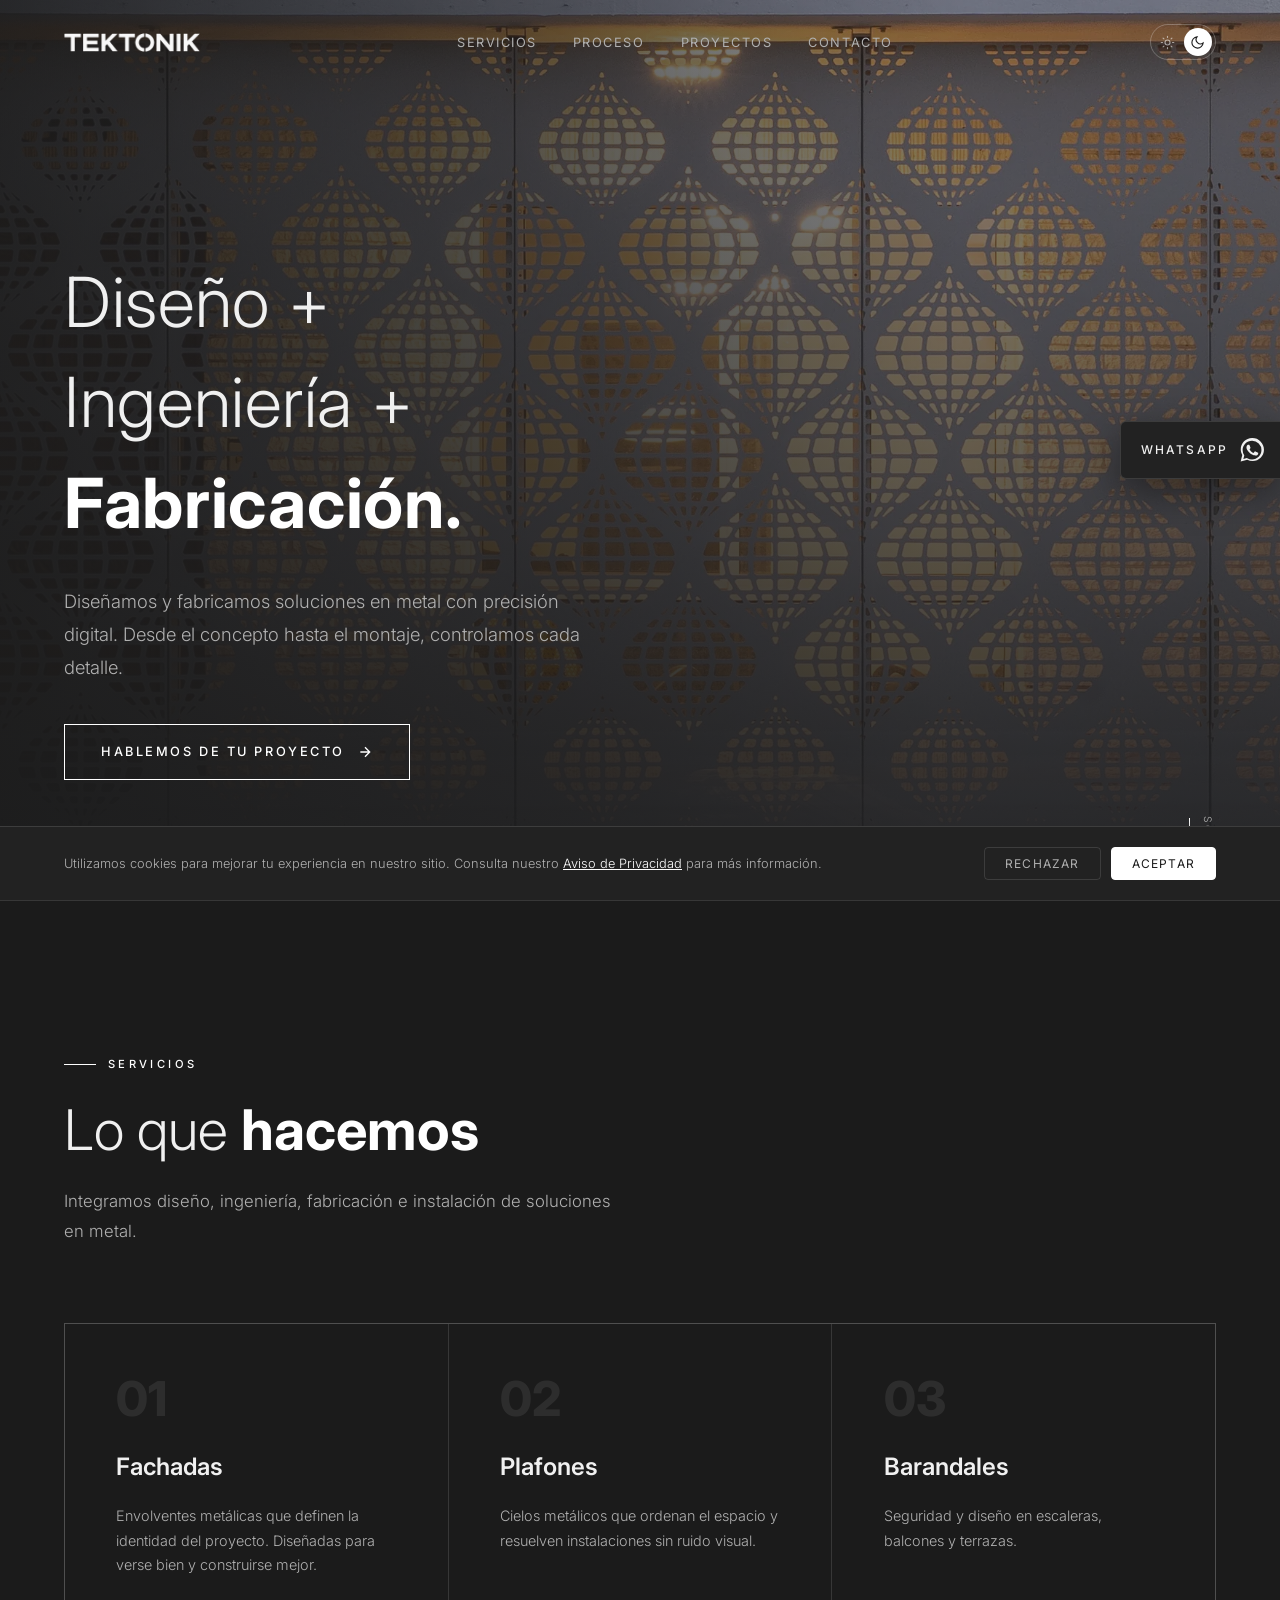
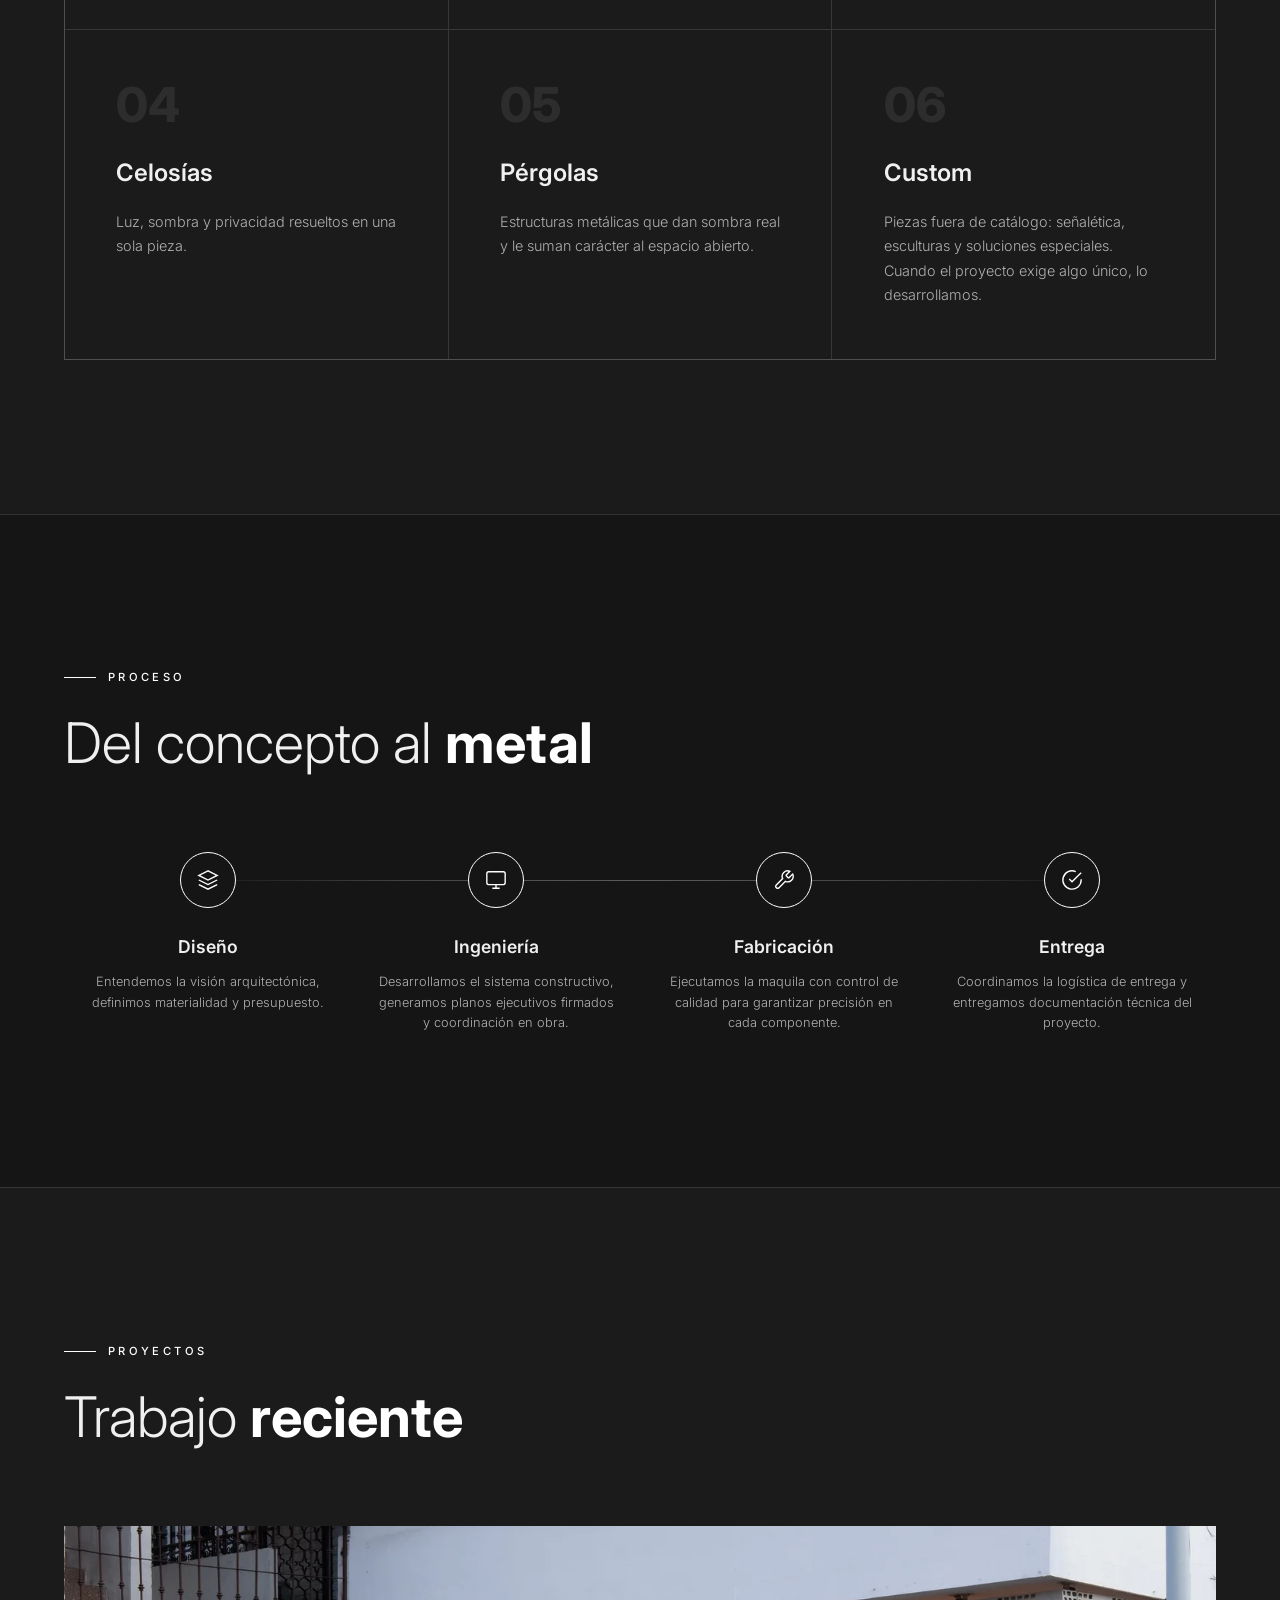
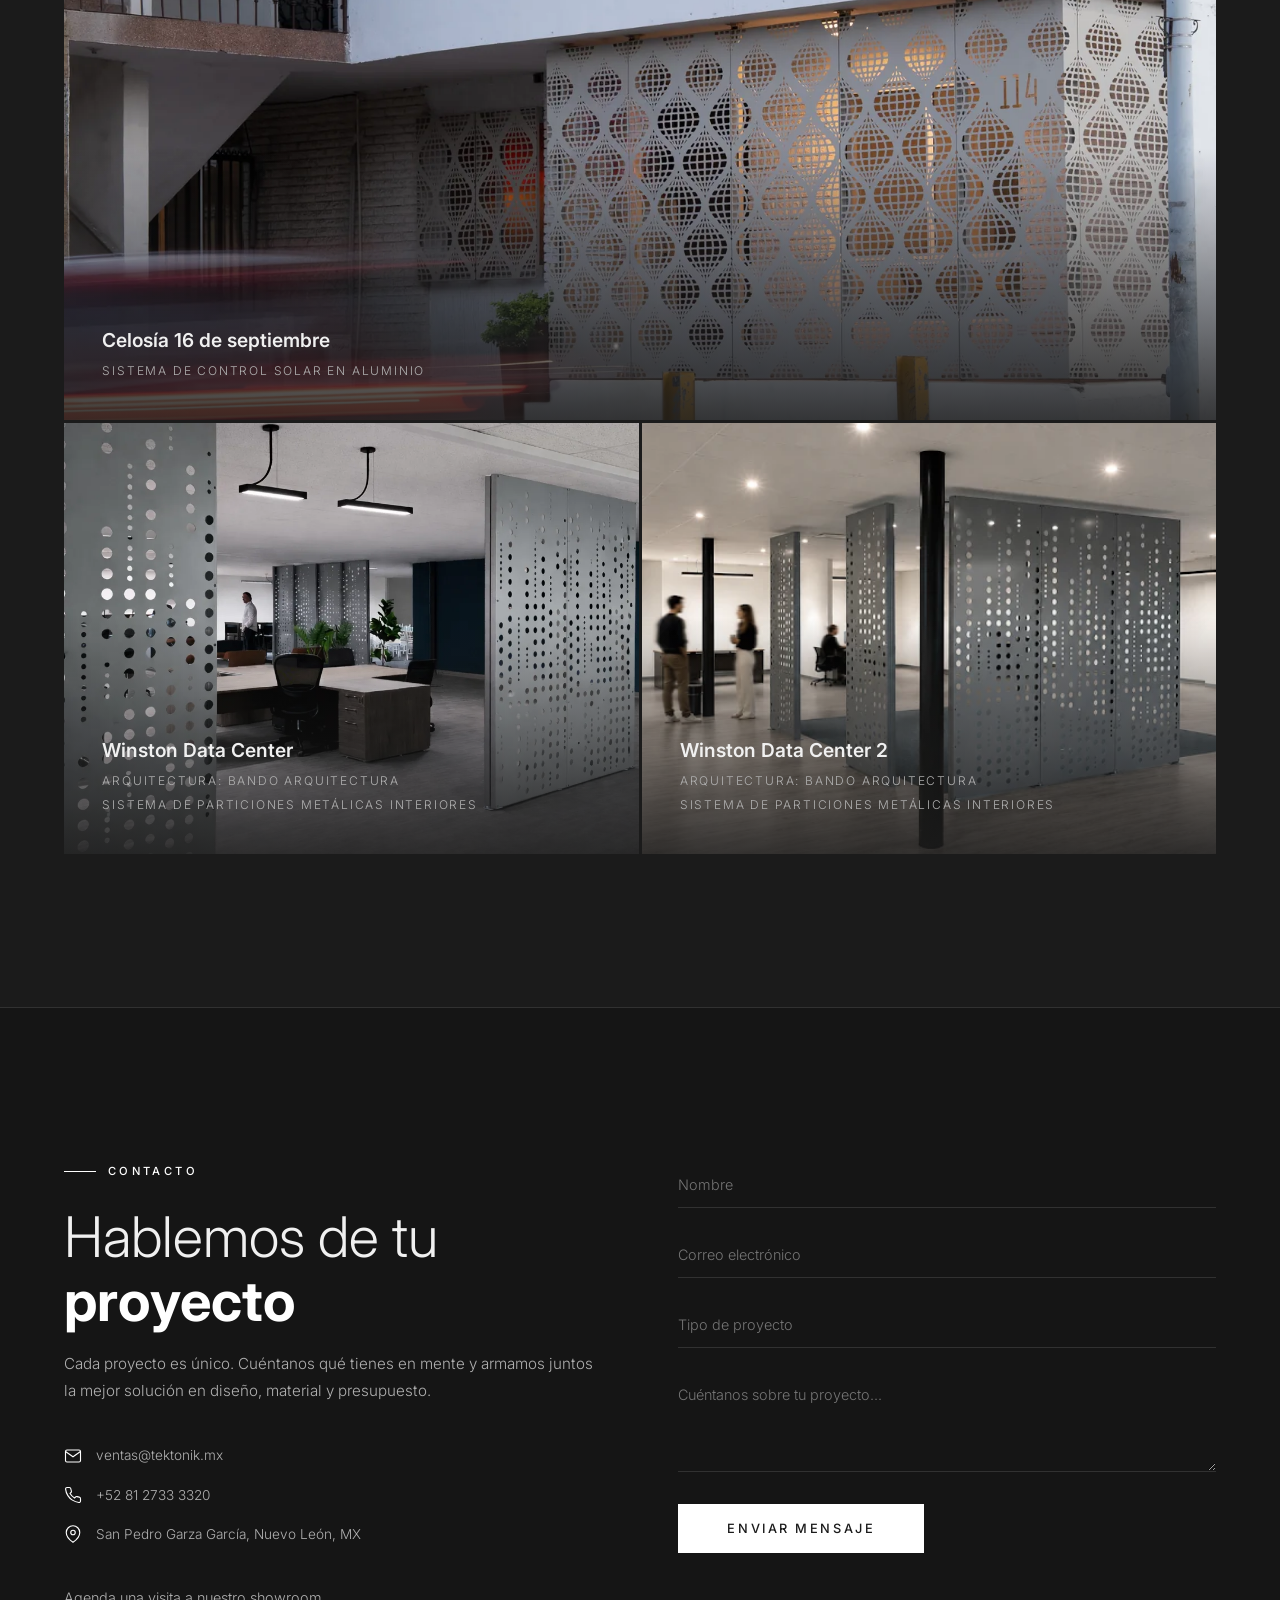
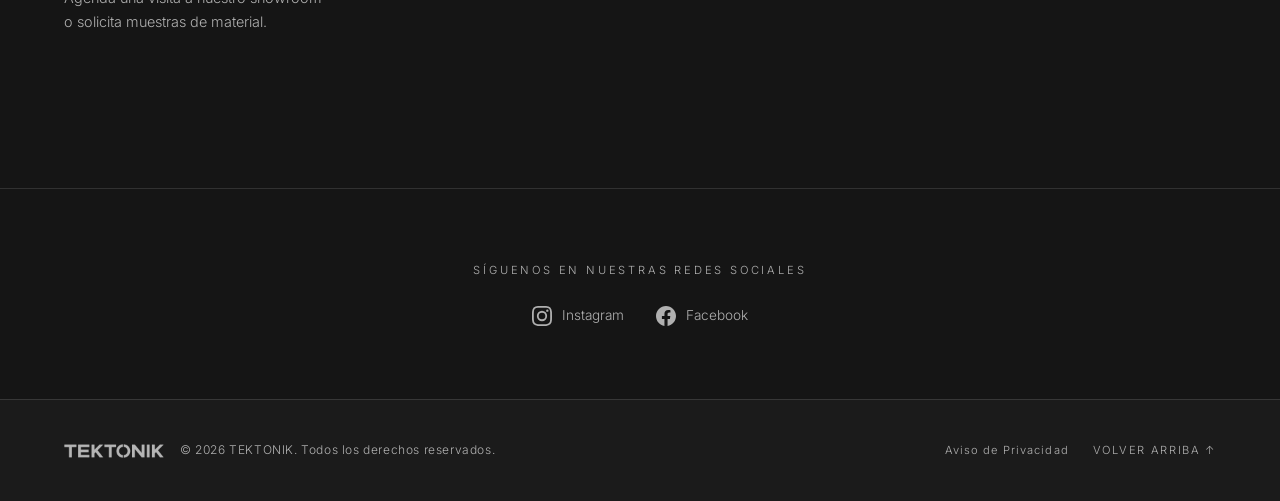
==== commit 8cf76c03: "Add files via upload" ====
--- a/index.html
+++ b/index.html
@@ -6,6 +6,8 @@
 <title>Tektonik — Metal Arquitectónico</title>
 <meta name="description" content="Diseñamos, fabricamos e instalamos soluciones en metal arquitectónico: fachadas, celosías, pérgolas, barandales y piezas especiales. Proyecto completo, de inicio a entrega.">
 <link rel="icon" href="favicon.ico" type="image/x-icon">
+<link rel="preload" as="image" href="img/fachada-jasso.webp" media="(min-width:769px)">
+<link rel="preload" as="image" href="img/fachada-jasso-mobile.webp" media="(max-width:768px)">
 <link rel="preconnect" href="https://fonts.googleapis.com">
 <link rel="preconnect" href="https://fonts.gstatic.com" crossorigin>
 <link href="https://fonts.googleapis.com/css2?family=Inter:wght@300;400;500;600;700;800&display=swap" rel="stylesheet">
@@ -23,6 +25,22 @@
     @keyframes fadeUp { from { opacity: 0; transform: translateY(30px); } to { opacity: 1; transform: translateY(0); } }
     @keyframes fadeIn { from { opacity: 0; } to { opacity: 1; } }
     @keyframes scrollLine { 0% { opacity: 1; transform: scaleY(1); } 100% { opacity: 0; transform: scaleY(0); transform-origin: top; } }
+
+
+    /* hero: cover para que nunca deje huecos, sea cual sea la pantalla */
+    #heroBg { position:absolute; inset:0; background-image:url(img/fachada-jasso.webp);
+              background-size:cover; background-position:center; background-repeat:no-repeat; }
+    @media (max-width:768px) { #heroBg { background-image:url(img/fachada-jasso-mobile.webp); } }
+
+
+    /* proyectos: zoom base de la celosia (solo escritorio, donde la tarjeta es 21/9) */
+    .dc22 { transform:scale(1.32); transform-origin:38% 55%; }
+
+    /* en celular las tres tarjetas van iguales: 4/3 y sin zoom */
+    @media (max-width:768px) {
+      #projCelosia { aspect-ratio:4/3; }
+      #projCelosia img { transform:none; object-position:50% center; }
+    }
 
     /* estados hover / focus / pseudo-elementos */
     .dc1:hover { color:var(--txt); }
@@ -95,7 +113,7 @@
 </nav>
 
 <section id="inicio" style="min-height:100vh;display:flex;align-items:flex-end;padding-bottom:clamp(60px,10vw,120px);position:relative;overflow:hidden" class="dc5">
-  <div style="position:absolute;inset:0;background-image:url(img/fachada-jasso.webp);filter:brightness(1.35) saturate(1.05);background-size:225% auto;background-position:49% 44%;background-repeat:no-repeat"></div>
+  <div id="heroBg"></div>
   <div style="position:absolute;inset:0;background-image:linear-gradient(180deg,rgba(27,27,27,.45) 0%,rgba(27,27,27,.7) 55%,rgba(27,27,27,.94) 100%),linear-gradient(90deg,rgba(27,27,27,.85) 0%,rgba(27,27,27,.4) 45%,transparent 75%)"></div>
   <div style="max-width:1280px;margin:0 auto;padding:0 clamp(20px,5vw,64px);position:relative;z-index:2;width:100%">
     <h1 style="font-size:clamp(2.2rem,5.4vw,4.4rem);font-weight:300;line-height:1.45;letter-spacing:.01em;margin-bottom:2rem;max-width:900px;color:#f0f0f0;animation:fadeUp .8s .5s both">Diseño +<br>Ingeniería +<br><span style="font-weight:700;color:#ffffff">Fabricación.</span></h1>
@@ -115,7 +133,7 @@
       <h2 style="font-size:clamp(2rem,5vw,3.5rem);font-weight:300;line-height:1.15;margin-bottom:1.5rem">Lo que <span style="font-weight:700;color:var(--acc)">hacemos</span></h2>
       <p style="font-size:clamp(.95rem,1.5vw,1.05rem);color:var(--txt2);max-width:560px;line-height:1.8">Integramos diseño, ingeniería, fabricación e instalación de soluciones en metal.</p>
     </div>
-    <div data-reveal="1" style="display:grid;grid-template-columns:repeat(auto-fit,minmax(320px,1fr));gap:1px;background:var(--border);border:1px solid var(--border)">
+    <div data-reveal="1" style="display:grid;grid-template-columns:repeat(auto-fit,minmax(min(320px,100%),1fr));gap:1px;background:var(--border);border:1px solid var(--border)">
       <div style="background:var(--bg);padding:clamp(32px,4vw,56px);transition:background .5s" class="dc9">
         <div style="font-size:3rem;font-weight:800;color:var(--acc);opacity:.08;line-height:1;margin-bottom:24px">01</div>
         <h3 style="font-size:clamp(1.2rem,2vw,1.5rem);font-weight:600;margin-bottom:16px">Fachadas</h3>
@@ -195,9 +213,9 @@
       <div style="display:flex;align-items:center;gap:12px;font-size:.7rem;font-weight:500;letter-spacing:.3em;text-transform:uppercase;color:var(--acc);margin-bottom:1.5rem" class="dc21">Proyectos</div>
       <h2 style="font-size:clamp(2rem,5vw,3.5rem);font-weight:300;line-height:1.15">Trabajo <span style="font-weight:700;color:var(--acc)">reciente</span></h2>
     </div>
-    <div data-reveal="1" style="display:grid;grid-template-columns:repeat(auto-fit,minmax(400px,1fr));gap:3px">
-      <div style="grid-column:1 / -1;position:relative;aspect-ratio:21/9;overflow:hidden;background:var(--card)">
-        <img src="img/celosia-16-septiembre.webp" alt="Celosía 16 de septiembre" style="width:100%;height:100%;object-fit:cover;transform:scale(1.32);transform-origin:38% 55%;transition:transform .8s cubic-bezier(.22,1,.36,1)" class="dc22">
+    <div data-reveal="1" style="display:grid;grid-template-columns:repeat(auto-fit,minmax(min(400px,100%),1fr));gap:3px">
+      <div id="projCelosia" style="grid-column:1 / -1;position:relative;aspect-ratio:21/9;overflow:hidden;background:var(--card)">
+        <img src="img/celosia-16-septiembre.webp" alt="Celosía 16 de septiembre" style="width:100%;height:100%;object-fit:cover;transition:transform .8s cubic-bezier(.22,1,.36,1)" class="dc22">
         <div style="position:absolute;inset:0;background:linear-gradient(180deg,transparent 45%,rgba(27,27,27,.85) 100%);display:flex;align-items:flex-end;padding:clamp(20px,3vw,40px);pointer-events:none">
           <div>
             <h3 style="font-size:1.2rem;font-weight:600;color:#f0f0f0">Celosía 16 de septiembre</h3>
@@ -231,7 +249,7 @@
 
 <section id="contacto" style="padding:clamp(80px,12vw,160px) 0;border-top:1px solid var(--border);background:var(--bg2)">
   <div style="max-width:1280px;margin:0 auto;padding:0 clamp(20px,5vw,64px)">
-    <div style="display:grid;grid-template-columns:repeat(auto-fit,minmax(420px,1fr));gap:clamp(40px,6vw,100px);align-items:start">
+    <div style="display:grid;grid-template-columns:repeat(auto-fit,minmax(min(420px,100%),1fr));gap:clamp(40px,6vw,100px);align-items:start">
       <div id="contactInfo" data-reveal="1">
         <div style="display:flex;align-items:center;gap:12px;font-size:.7rem;font-weight:500;letter-spacing:.3em;text-transform:uppercase;color:var(--acc);margin-bottom:1.5rem" class="dc25">Contacto</div>
         <h2 style="font-size:clamp(2rem,5vw,3.5rem);font-weight:300;line-height:1.15;margin-bottom:1rem">Hablemos de tu <span style="font-weight:700;color:var(--acc)">proyecto</span></h2>
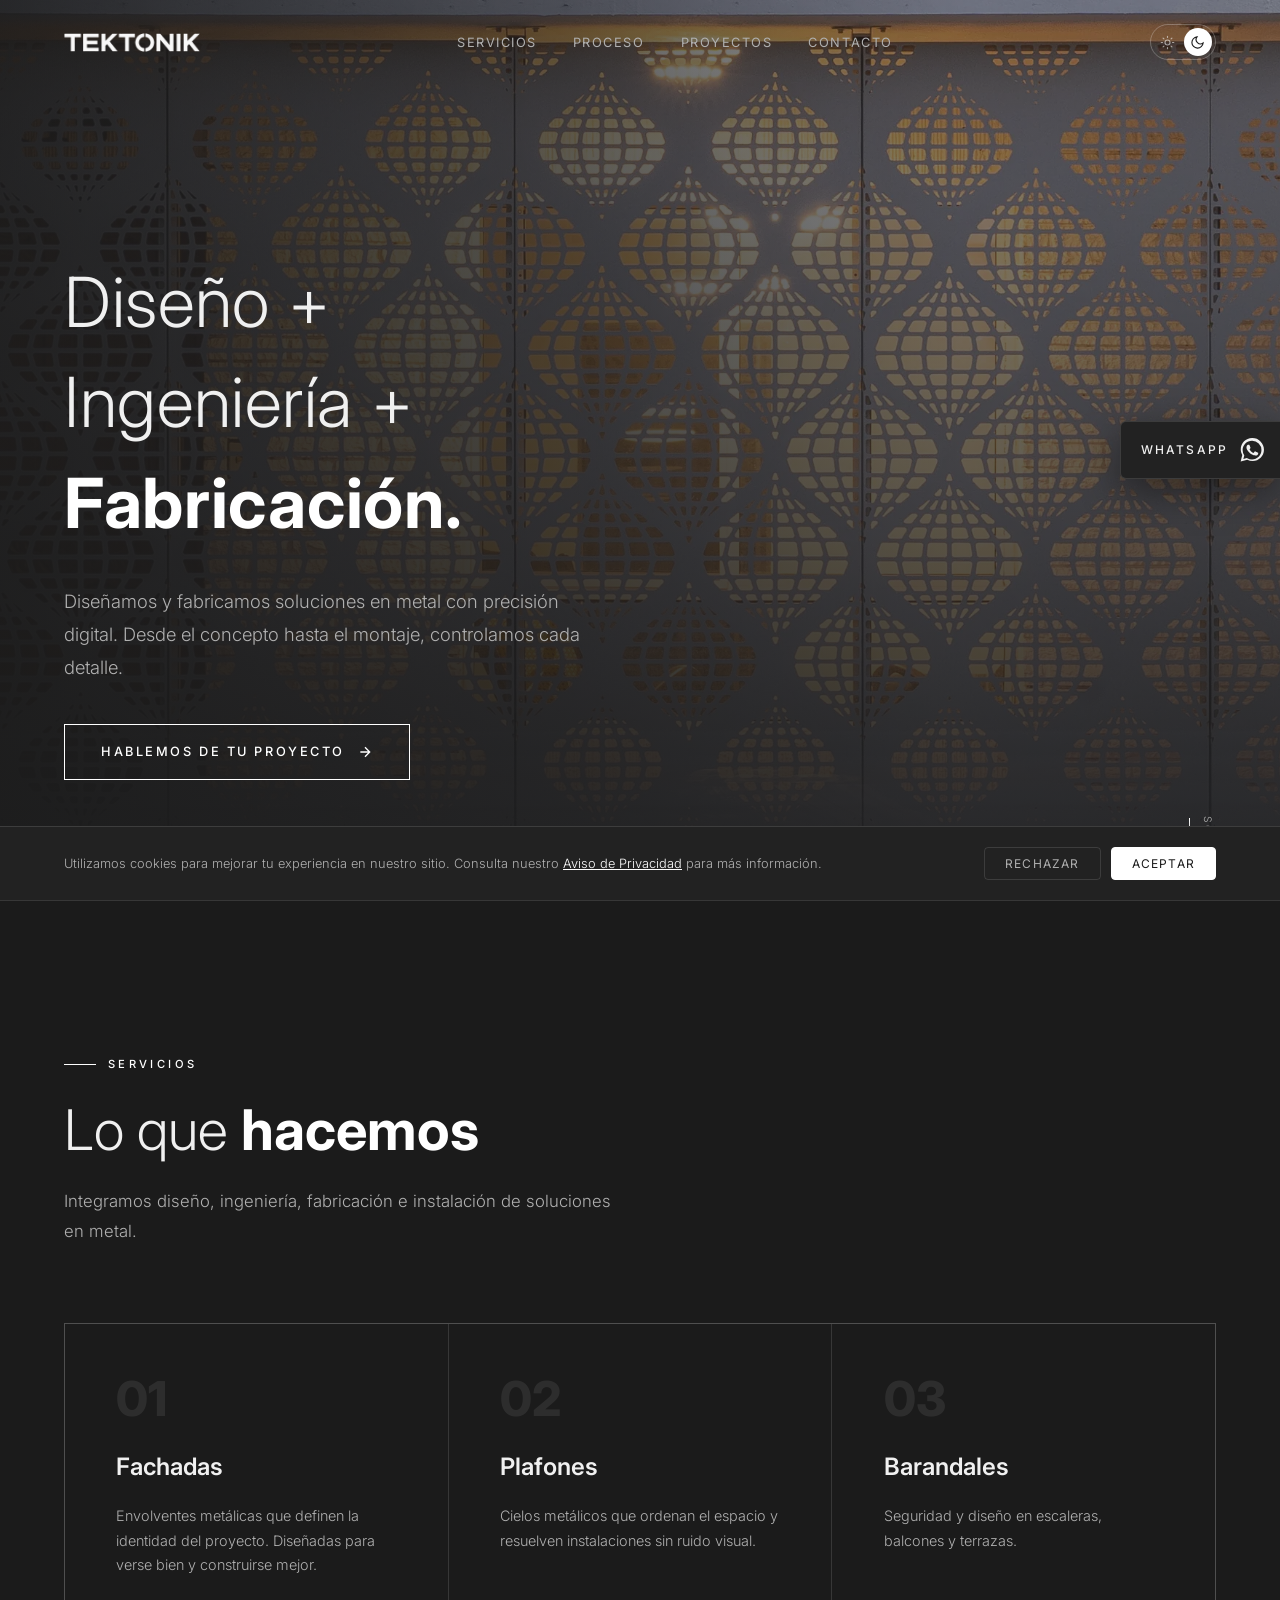
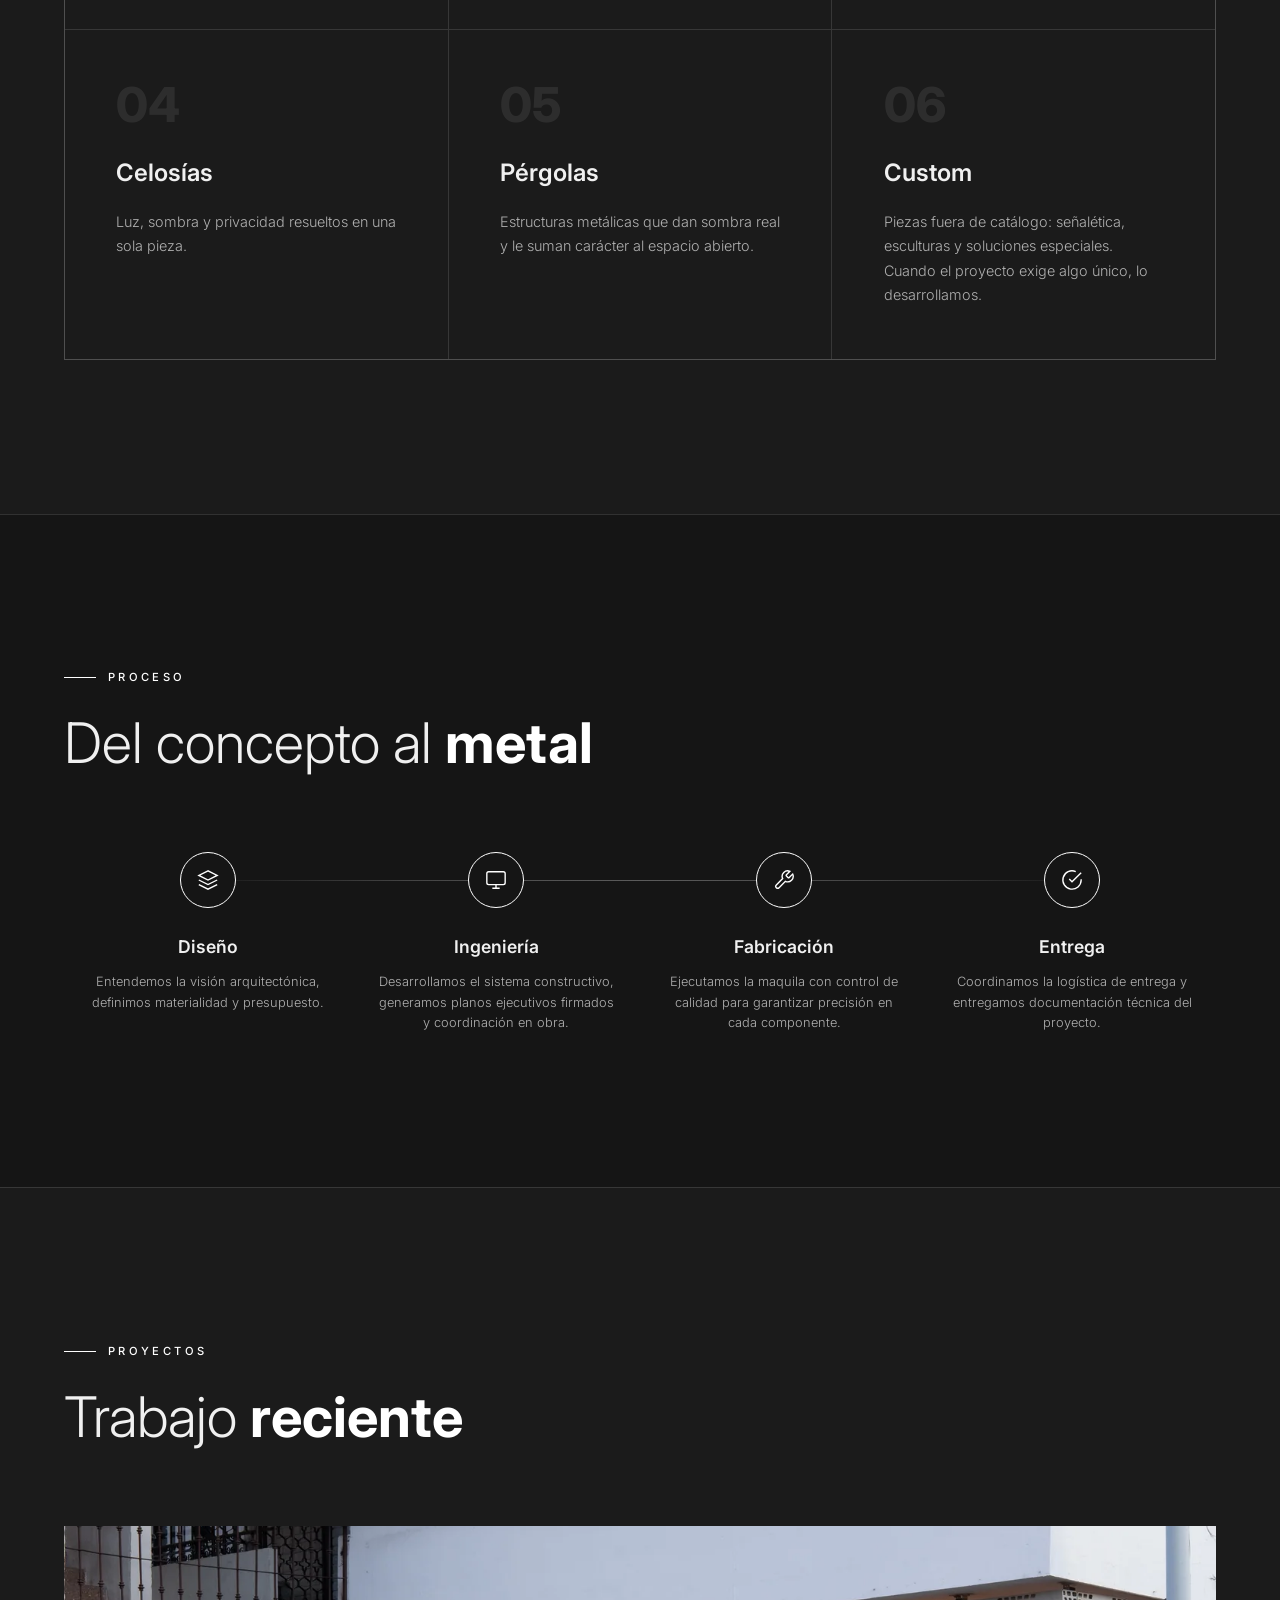
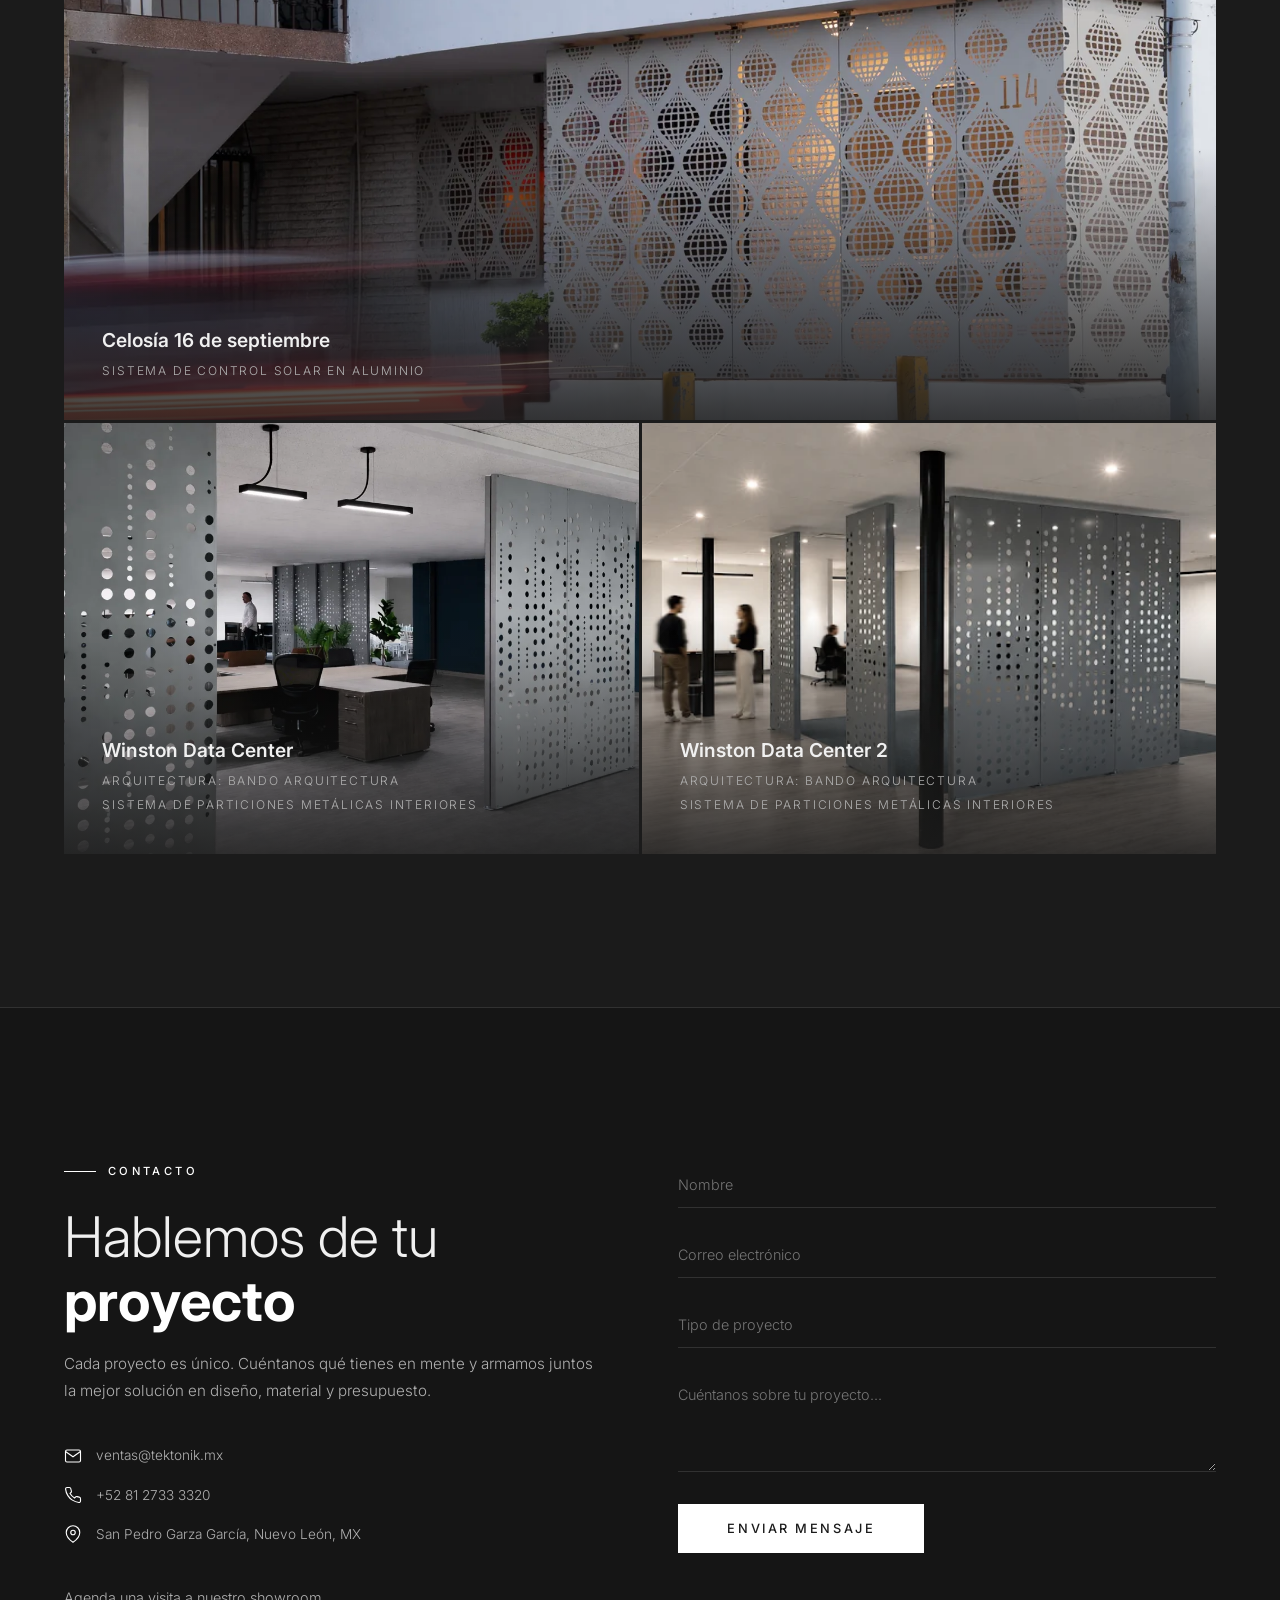
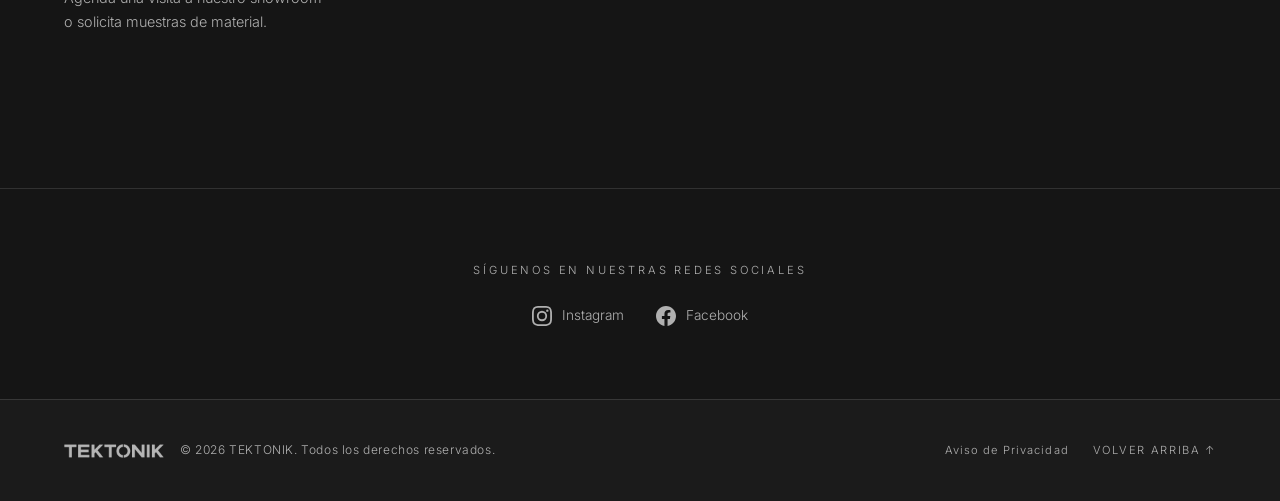
==== commit f7357759: "Add files via upload" ====
--- a/index.html
+++ b/index.html
@@ -6,8 +6,8 @@
 <title>Tektonik — Metal Arquitectónico</title>
 <meta name="description" content="Diseñamos, fabricamos e instalamos soluciones en metal arquitectónico: fachadas, celosías, pérgolas, barandales y piezas especiales. Proyecto completo, de inicio a entrega.">
 <link rel="icon" href="favicon.ico" type="image/x-icon">
-<link rel="preload" as="image" href="img/fachada-jasso.webp" media="(min-width:769px)">
-<link rel="preload" as="image" href="img/fachada-jasso-mobile.webp" media="(max-width:768px)">
+<link rel="preload" as="image" href="img/hero-fachada-v2.webp" media="(min-width:769px)">
+<link rel="preload" as="image" href="img/hero-fachada-movil-v2.webp" media="(max-width:768px)">
 <link rel="preconnect" href="https://fonts.googleapis.com">
 <link rel="preconnect" href="https://fonts.gstatic.com" crossorigin>
 <link href="https://fonts.googleapis.com/css2?family=Inter:wght@300;400;500;600;700;800&display=swap" rel="stylesheet">
@@ -28,12 +28,13 @@
 
 
     /* hero: cover para que nunca deje huecos, sea cual sea la pantalla */
-    #heroBg { position:absolute; inset:0; background-image:url(img/fachada-jasso.webp);
+    #heroBg { position:absolute; inset:0; background-image:url(img/hero-fachada-v2.webp);
               background-size:cover; background-position:center; background-repeat:no-repeat; }
-    @media (max-width:768px) { #heroBg { background-image:url(img/fachada-jasso-mobile.webp); } }
+    @media (max-width:768px) { #heroBg { background-image:url(img/hero-fachada-movil-v2.webp); } }
 
 
     /* proyectos: zoom base de la celosia (solo escritorio, donde la tarjeta es 21/9) */
+    #projCelosia { aspect-ratio:21/9; }
     .dc22 { transform:scale(1.32); transform-origin:38% 55%; }
 
     /* en celular las tres tarjetas van iguales: 4/3 y sin zoom */
@@ -214,7 +215,7 @@
       <h2 style="font-size:clamp(2rem,5vw,3.5rem);font-weight:300;line-height:1.15">Trabajo <span style="font-weight:700;color:var(--acc)">reciente</span></h2>
     </div>
     <div data-reveal="1" style="display:grid;grid-template-columns:repeat(auto-fit,minmax(min(400px,100%),1fr));gap:3px">
-      <div id="projCelosia" style="grid-column:1 / -1;position:relative;aspect-ratio:21/9;overflow:hidden;background:var(--card)">
+      <div id="projCelosia" style="grid-column:1 / -1;position:relative;overflow:hidden;background:var(--card)">
         <img src="img/celosia-16-septiembre.webp" alt="Celosía 16 de septiembre" style="width:100%;height:100%;object-fit:cover;transition:transform .8s cubic-bezier(.22,1,.36,1)" class="dc22">
         <div style="position:absolute;inset:0;background:linear-gradient(180deg,transparent 45%,rgba(27,27,27,.85) 100%);display:flex;align-items:flex-end;padding:clamp(20px,3vw,40px);pointer-events:none">
           <div>
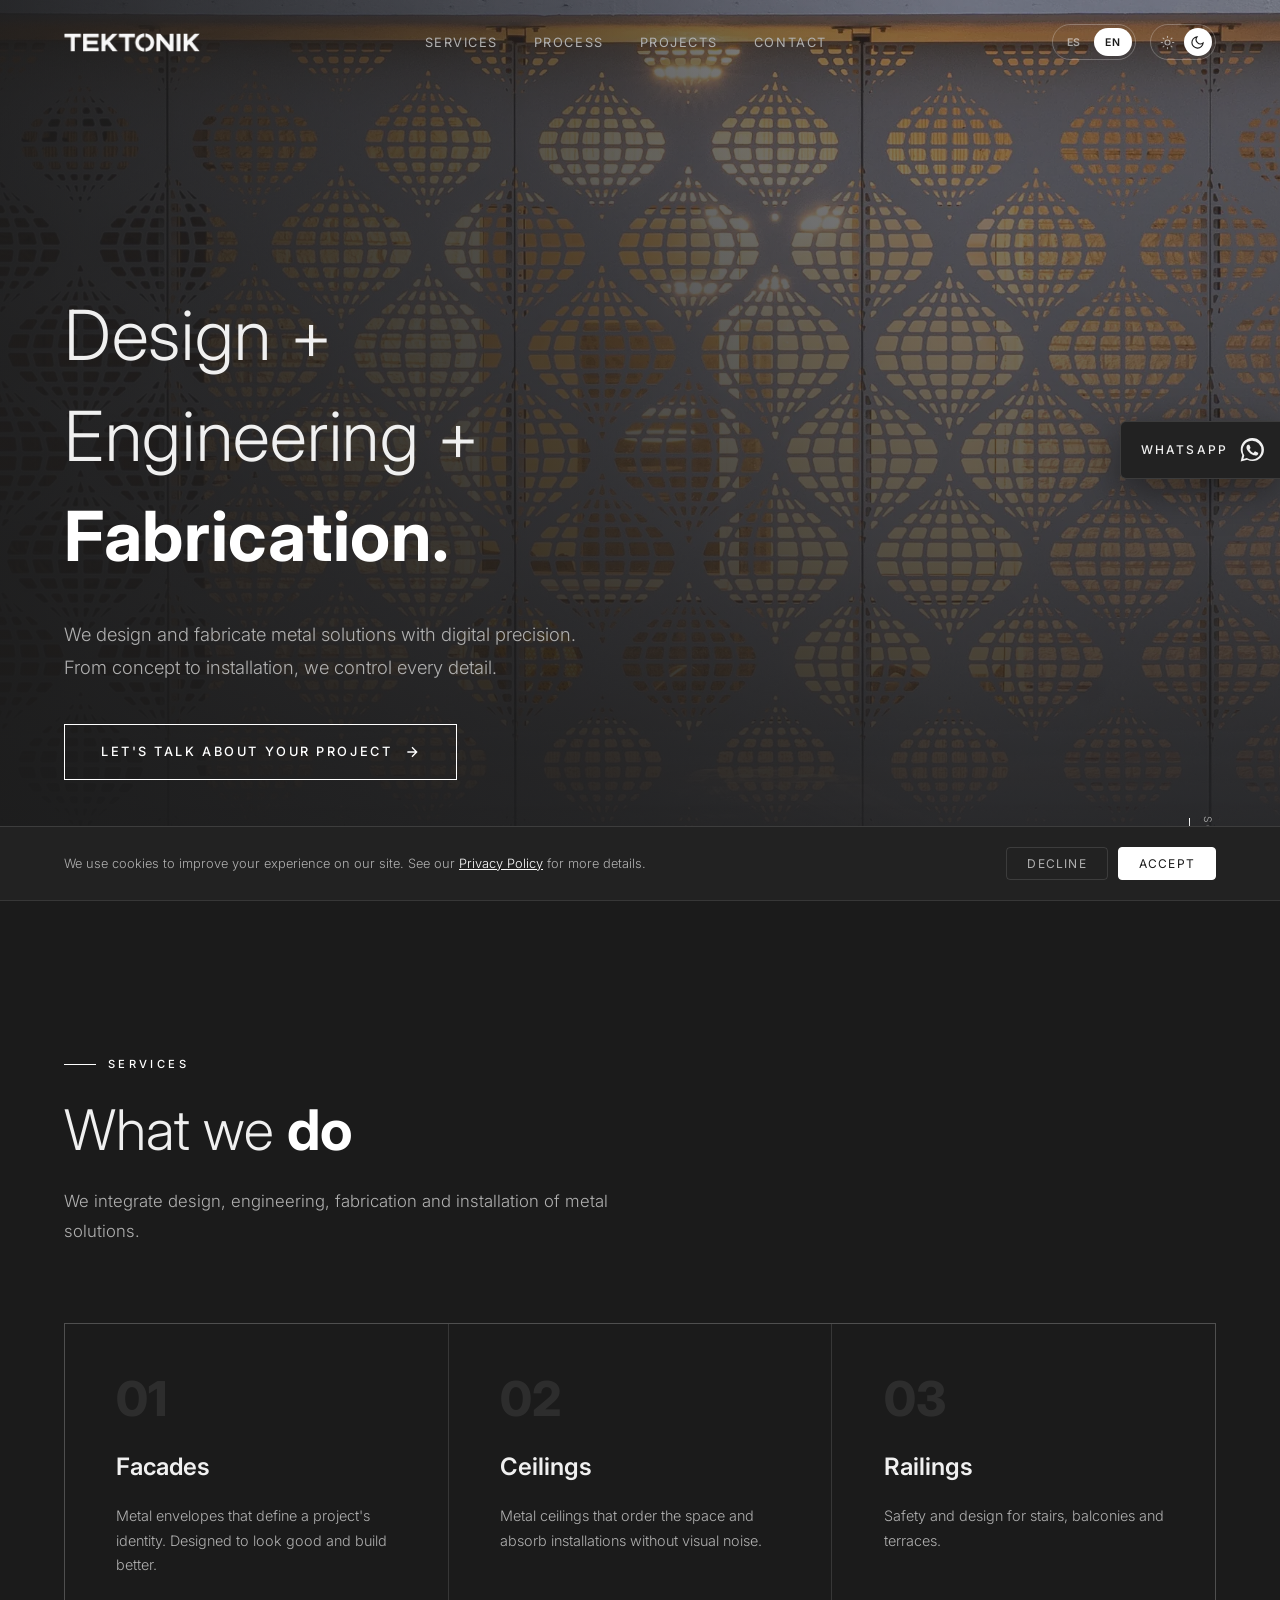
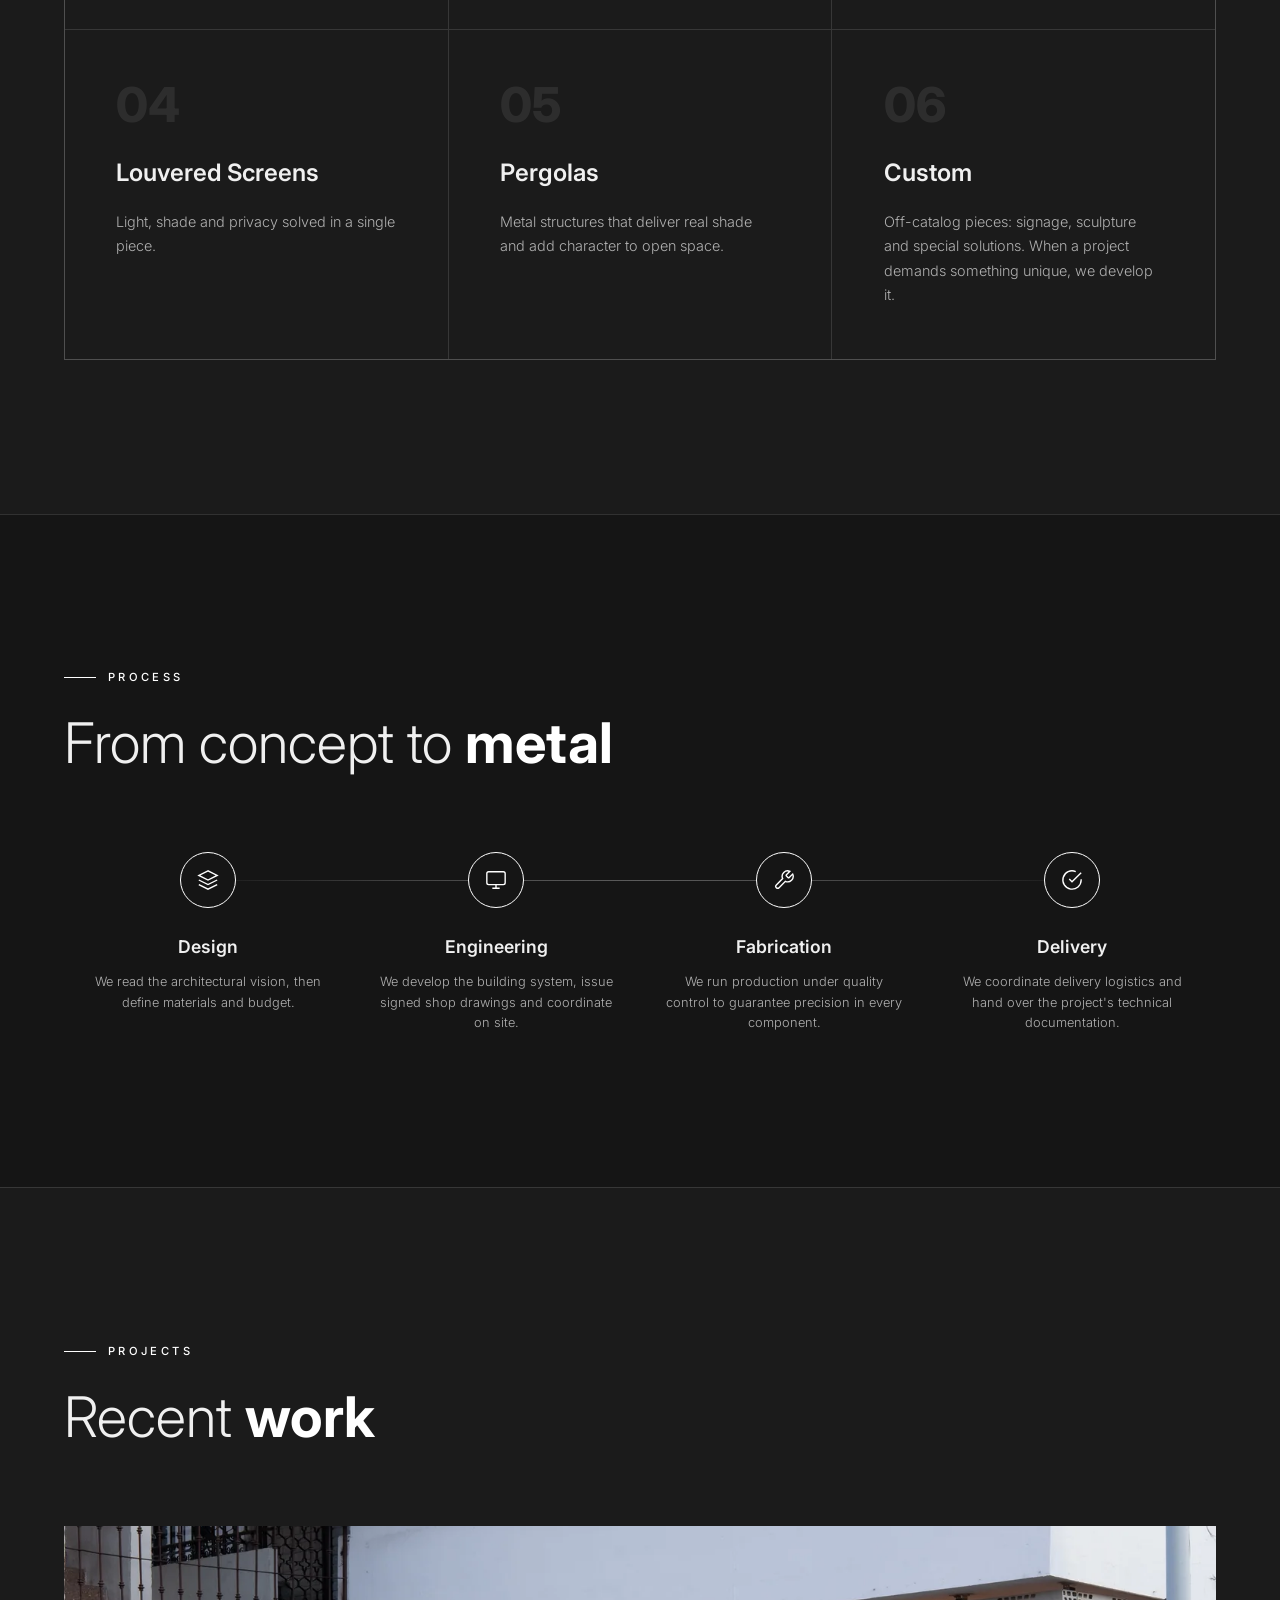
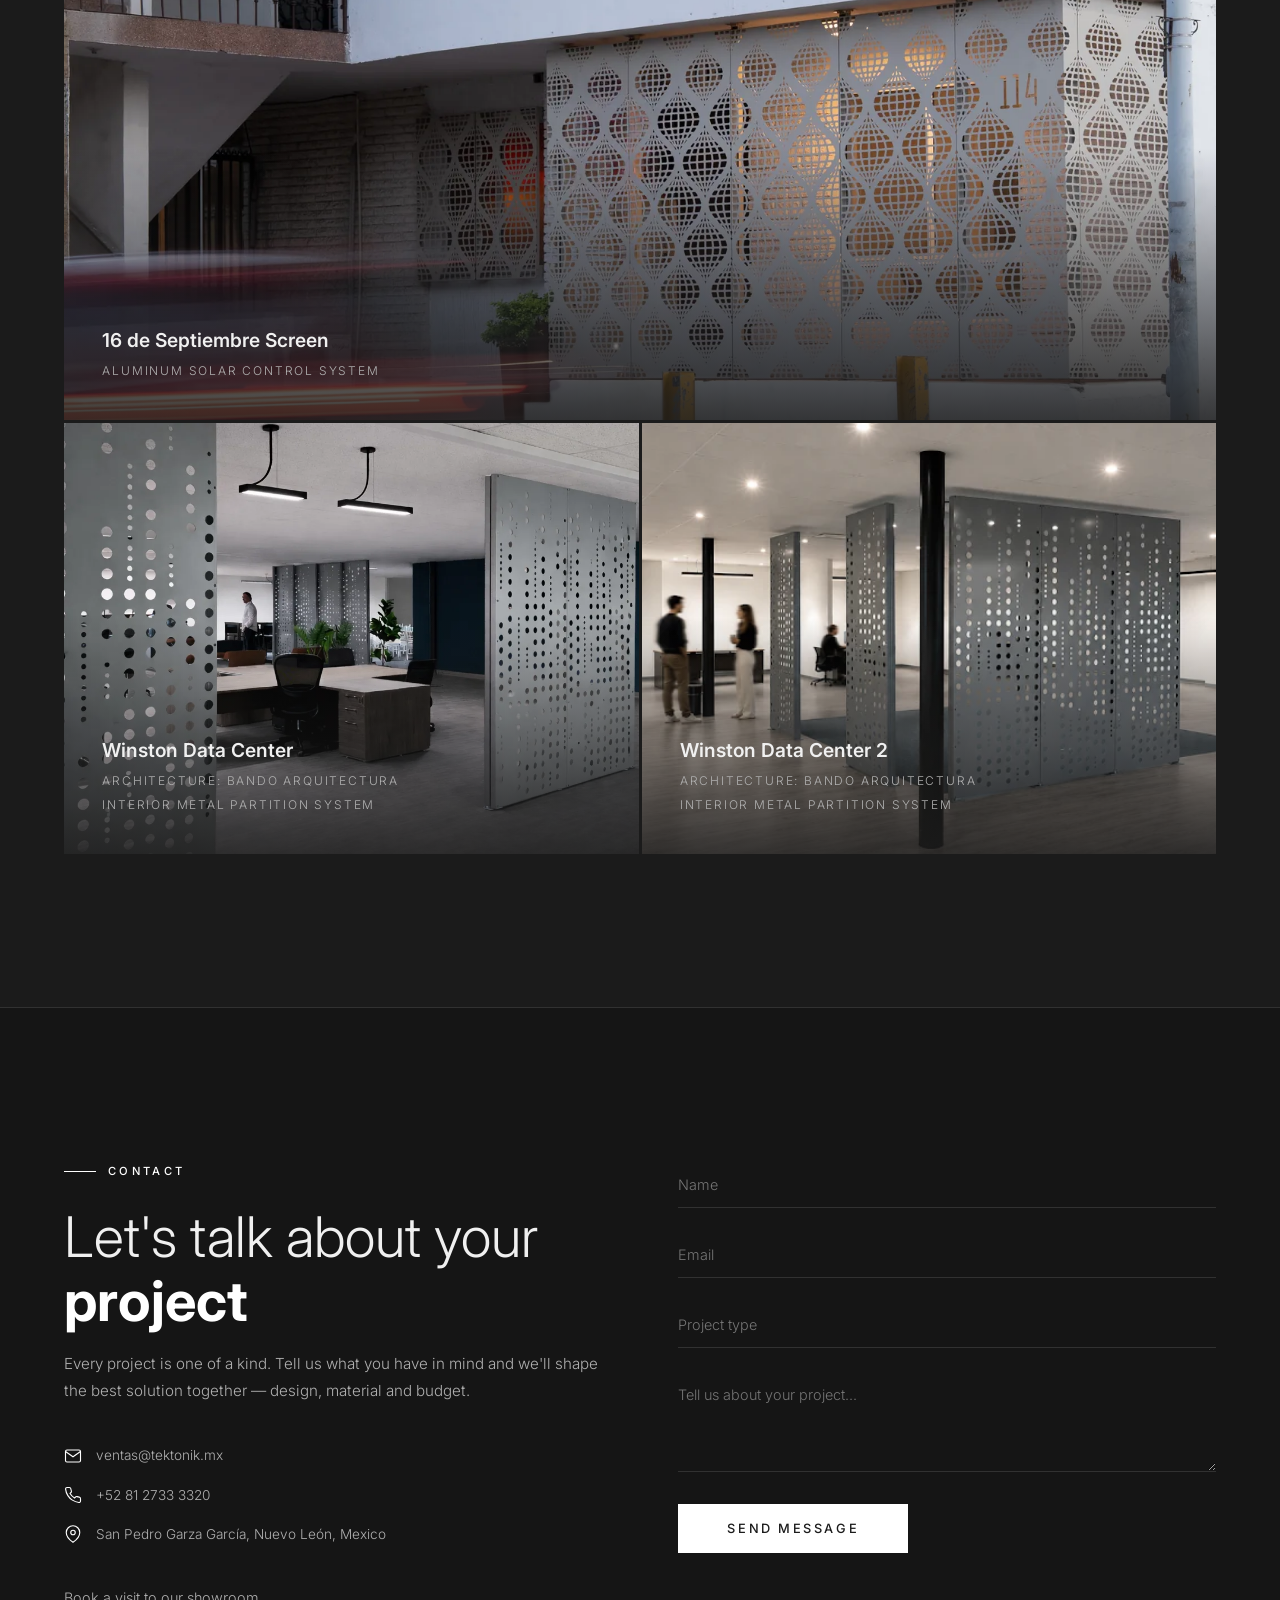
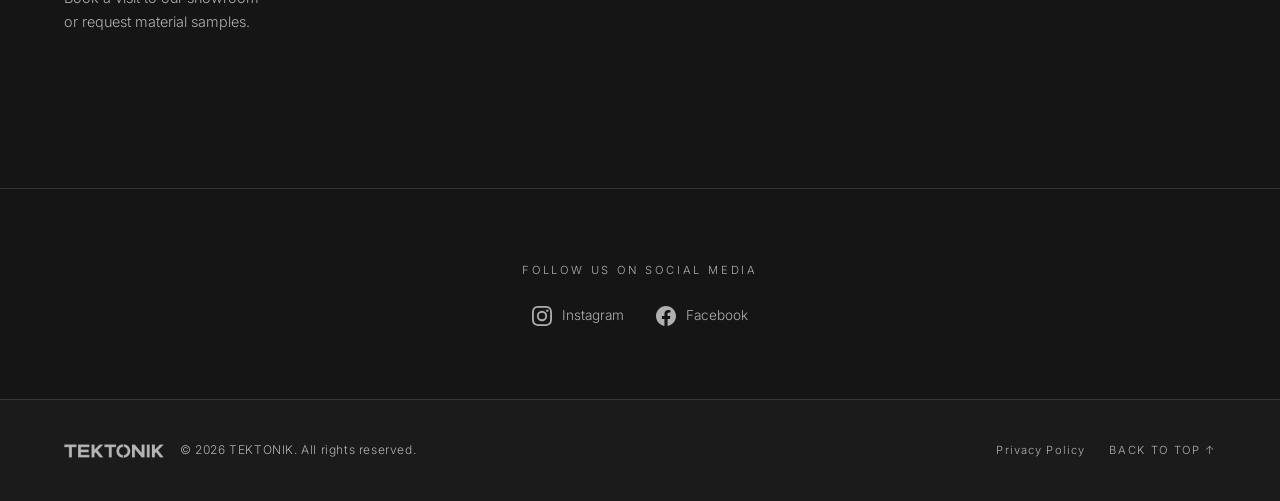
==== commit 76de37de: "Add files via upload" ====
--- a/index.html
+++ b/index.html
@@ -33,14 +33,37 @@
     @media (max-width:768px) { #heroBg { background-image:url(img/hero-fachada-movil-v2.webp); } }
 
 
+
+    /* selector de idioma ES / EN */
+    #navLogo { height:19px; width:auto; }
+    #langPill { display:flex; align-items:center; gap:2px; padding:3px;
+                border:1px solid rgba(240,240,240,.28); border-radius:999px; }
+    #langPill button { height:28px; padding:0 11px; display:flex; align-items:center;
+                       justify-content:center; border:none; border-radius:999px; background:transparent;
+                       cursor:pointer; font-family:inherit; font-size:.66rem; font-weight:600;
+                       letter-spacing:.08em; transition:background .3s, color .3s; }
+    /* en celular hay tres controles en la barra: se aprieta todo un poco */
+    #navInner { gap:24px; }
+    #navCtl { gap:10px; }
+    @media (max-width:360px) {
+      #navLogo { height:14px; }
+      #langPill button { padding:0 5px; font-size:.6rem; }
+    }
+    @media (max-width:768px) {
+      #navLogo { height:16px; }
+      #langPill button { padding:0 7px; }
+      #navInner { gap:10px; }
+      #navCtl { gap:6px; }
+    }
+
     /* proyectos: zoom base de la celosia (solo escritorio, donde la tarjeta es 21/9) */
     #projCelosia { aspect-ratio:21/9; }
     .dc22 { transform:scale(1.32); transform-origin:38% 55%; }
 
     /* en celular las tres tarjetas van iguales: 4/3 y sin zoom */
     @media (max-width:768px) {
-      #projCelosia { aspect-ratio:4/3; }
-      #projCelosia img { transform:none; object-position:50% center; }
+      #projCelosia { aspect-ratio:4/3 !important; }
+      #projCelosia img { transform:none !important; object-position:50% center !important; }
     }
 
     /* estados hover / focus / pseudo-elementos */
@@ -88,9 +111,9 @@
 </head>
 <body>
 <nav id="nav" style="position:fixed;top:0;left:0;right:0;z-index:100;padding:24px 0;border-bottom:1px solid transparent;transition:background .4s, padding .4s, backdrop-filter .4s, border-color .4s">
-  <div style="max-width:1280px;margin:0 auto;padding:0 clamp(20px,5vw,64px);display:flex;justify-content:space-between;align-items:center;gap:24px">
+  <div id="navInner" style="max-width:1280px;margin:0 auto;padding:0 clamp(20px,5vw,64px);display:flex;justify-content:space-between;align-items:center">
     <a href="#inicio" style="display:flex;align-items:center;flex-shrink:0">
-      <img id="navLogo" src="img/tektonik-wordmark.png" alt="Tektonik — Metal Arquitectónico" style="height:19px;width:auto">
+      <img id="navLogo" src="img/tektonik-wordmark.png" alt="Tektonik — Metal Arquitectónico">
     </a>
     
     <ul id="navLinks" style="display:flex;gap:36px;list-style:none;align-items:center">
@@ -100,6 +123,10 @@
       <li><a href="#contacto" style="font-size:.8rem;font-weight:400;letter-spacing:.12em;text-transform:uppercase;color:var(--txt2);transition:color .3s" class="dc4">Contacto</a></li>
     </ul>
     <div style="display:flex;align-items:center;gap:14px;flex-shrink:0">
+      <div id="langPill">
+        <button id="langEs" type="button" aria-label="Español">ES</button>
+        <button id="langEn" type="button" aria-label="English">EN</button>
+      </div>
       <div id="themePill" style="display:flex;align-items:center;gap:2px;padding:3px;border:1px solid rgba(240,240,240,.28);border-radius:999px">
         <button id="themeLight" type="button" aria-label="Modo claro" style="width:28px;height:28px;display:flex;align-items:center;justify-content:center;border:none;border-radius:999px;background:transparent;cursor:pointer;transition:background .3s, color .3s"><svg viewBox="0 0 24 24" style="width:15px;height:15px;stroke:currentColor;fill:none;stroke-width:1.8;stroke-linecap:round"><circle cx="12" cy="12" r="4"></circle><path d="M12 2v2M12 20v2M4.9 4.9l1.4 1.4M17.7 17.7l1.4 1.4M2 12h2M20 12h2M4.9 19.1l1.4-1.4M17.7 6.3l1.4-1.4"></path></svg></button>
         <button id="themeDark" type="button" aria-label="Modo oscuro" style="width:28px;height:28px;display:flex;align-items:center;justify-content:center;border:none;border-radius:999px;background:transparent;cursor:pointer;transition:background .3s, color .3s"><svg viewBox="0 0 24 24" style="width:15px;height:15px;stroke:currentColor;fill:none;stroke-width:1.8;stroke-linecap:round"><path d="M21 12.79A9 9 0 1111.21 3a7 7 0 009.79 9.79z"></path></svg></button>
@@ -341,6 +368,24 @@
   var nav = q('nav'), logo = q('navLogo'), toggle = q('navToggle'), links = q('navLinks');
   var bars = toggle ? Array.prototype.slice.call(toggle.querySelectorAll('span')) : [];
   var sunBtn = q('themeLight'), moonBtn = q('themeDark'), pill = q('themePill');
+  var esBtn = q('langEs'), enBtn = q('langEn'), langPill = q('langPill');
+  // Idiomas que abren el sitio en español. Edita esta lista si quieres cambiar el criterio.
+  // es=español  ca=catalán  gl=gallego  eu=euskera  pt=portugués (Brasil/Portugal)
+  var ES_LANGS = ['es', 'ca', 'gl', 'eu', 'pt'];
+
+  function detectarIdioma() {
+    var lista = navigator.languages || [navigator.language || navigator.userLanguage || 'en'];
+    for (var i = 0; i < lista.length; i++) {
+      var code = String(lista[i]).toLowerCase().split('-')[0];
+      if (ES_LANGS.indexOf(code) !== -1) return 'es';
+    }
+    return 'en';
+  }
+
+  // Si el visitante ya eligió idioma antes, esa decisión manda siempre.
+  var lang = null;
+  try { lang = localStorage.getItem('tektonikLang'); } catch (e) {}
+  if (lang !== 'es' && lang !== 'en') lang = detectarIdioma();
   var logos = { dark: 'img/tektonik-wordmark.png', light: 'img/tektonik-wordmark-dark.png' };
   var mq = window.matchMedia('(max-width: 768px)');
   var menuOpen = false;
@@ -376,7 +421,16 @@
       b.style.background = on ? fill : 'transparent';
       b.style.color = on ? ink : idle;
     });
-    if (pill) pill.style.borderColor = onDark ? 'rgba(240,240,240,.28)' : 'rgba(27,27,27,.22)';
+    [[esBtn, 'es'], [enBtn, 'en']].forEach(function (pair) {
+      var b = pair[0], l = pair[1];
+      if (!b) return;
+      var on = lang === l;
+      b.style.background = on ? fill : 'transparent';
+      b.style.color = on ? ink : idle;
+    });
+    var edge = onDark ? 'rgba(240,240,240,.28)' : 'rgba(27,27,27,.22)';
+    if (pill) pill.style.borderColor = edge;
+    if (langPill) langPill.style.borderColor = edge;
   }
 
   function setTheme(t) {
@@ -388,6 +442,110 @@
   if (sunBtn) sunBtn.addEventListener('click', function () { setTheme('light'); });
   if (moonBtn) moonBtn.addEventListener('click', function () { setTheme('dark'); });
   window.addEventListener('scroll', paint, { passive: true });
+
+var DICT = {
+  "Servicios": "Services",
+  "Proceso": "Process",
+  "Proyectos": "Projects",
+  "Contacto": "Contact",
+  "Diseño +": "Design +",
+  "Ingeniería +": "Engineering +",
+  "Fabricación.": "Fabrication.",
+  "Diseñamos y fabricamos soluciones en metal con precisión digital. Desde el concepto hasta el montaje, controlamos cada detalle.": "We design and fabricate metal solutions with digital precision. From concept to installation, we control every detail.",
+  "Hablemos de tu proyecto": "Let's talk about your project",
+  "Lo que": "What we",
+  "hacemos": "do",
+  "Integramos diseño, ingeniería, fabricación e instalación de soluciones en metal.": "We integrate design, engineering, fabrication and installation of metal solutions.",
+  "Fachadas": "Facades",
+  "Envolventes metálicas que definen la identidad del proyecto. Diseñadas para verse bien y construirse mejor.": "Metal envelopes that define a project's identity. Designed to look good and build better.",
+  "Plafones": "Ceilings",
+  "Cielos metálicos que ordenan el espacio y resuelven instalaciones sin ruido visual.": "Metal ceilings that order the space and absorb installations without visual noise.",
+  "Barandales": "Railings",
+  "Seguridad y diseño en escaleras, balcones y terrazas.": "Safety and design for stairs, balconies and terraces.",
+  "Celosías": "Louvered Screens",
+  "Luz, sombra y privacidad resueltos en una sola pieza.": "Light, shade and privacy solved in a single piece.",
+  "Pérgolas": "Pergolas",
+  "Estructuras metálicas que dan sombra real y le suman carácter al espacio abierto.": "Metal structures that deliver real shade and add character to open space.",
+  "Piezas fuera de catálogo: señalética, esculturas y soluciones especiales. Cuando el proyecto exige algo único, lo desarrollamos.": "Off-catalog pieces: signage, sculpture and special solutions. When a project demands something unique, we develop it.",
+  "Del concepto al": "From concept to",
+  "Diseño": "Design",
+  "Entendemos la visión arquitectónica, definimos materialidad y presupuesto.": "We read the architectural vision, then define materials and budget.",
+  "Ingeniería": "Engineering",
+  "Desarrollamos el sistema constructivo, generamos planos ejecutivos firmados y coordinación en obra.": "We develop the building system, issue signed shop drawings and coordinate on site.",
+  "Fabricación": "Fabrication",
+  "Ejecutamos la maquila con control de calidad para garantizar precisión en cada componente.": "We run production under quality control to guarantee precision in every component.",
+  "Entrega": "Delivery",
+  "Coordinamos la logística de entrega y entregamos documentación técnica del proyecto.": "We coordinate delivery logistics and hand over the project's technical documentation.",
+  "Trabajo": "Recent",
+  "reciente": "work",
+  "Celosía 16 de septiembre": "16 de Septiembre Screen",
+  "Sistema de control solar en aluminio": "Aluminum solar control system",
+  "Arquitectura: Bando Arquitectura": "Architecture: Bando Arquitectura",
+  "Sistema de particiones metálicas interiores": "Interior metal partition system",
+  "Hablemos de tu": "Let's talk about your",
+  "proyecto": "project",
+  "Cada proyecto es único. Cuéntanos qué tienes en mente y armamos juntos la mejor solución en diseño, material y presupuesto.": "Every project is one of a kind. Tell us what you have in mind and we'll shape the best solution together — design, material and budget.",
+  "San Pedro Garza García, Nuevo León, MX": "San Pedro Garza García, Nuevo León, Mexico",
+  "Agenda una visita a nuestro showroom": "Book a visit to our showroom",
+  "o solicita muestras de material.": "or request material samples.",
+  "Nombre": "Name",
+  "Correo electrónico": "Email",
+  "Tipo de proyecto": "Project type",
+  "Cuéntanos sobre tu proyecto...": "Tell us about your project...",
+  "Enviar mensaje": "Send message",
+  "Síguenos en nuestras redes sociales": "Follow us on social media",
+  "© 2026 TEKTONIK. Todos los derechos reservados.": "© 2026 TEKTONIK. All rights reserved.",
+  "Aviso de Privacidad": "Privacy Policy",
+  "Volver arriba ↑": "Back to top ↑",
+  "Utilizamos cookies para mejorar tu experiencia en nuestro sitio. Consulta nuestro": "We use cookies to improve your experience on our site. See our",
+  "para más información.": "for more details.",
+  "Rechazar": "Decline",
+  "Aceptar": "Accept",
+  "Escríbenos por WhatsApp": "Message us on WhatsApp",
+  "Menú": "Menu",
+  "Modo claro": "Light mode",
+  "Modo oscuro": "Dark mode"
+};
+
+  // recolecta una sola vez los nodos de texto y atributos traducibles
+  var textNodes = [];
+  var walker = document.createTreeWalker(document.body, NodeFilter.SHOW_TEXT, null);
+  while (walker.nextNode()) {
+    var n = walker.currentNode, p = n.parentNode;
+    if (!p || p.nodeName === 'SCRIPT' || p.nodeName === 'STYLE') continue;
+    if (DICT[n.nodeValue.trim()]) textNodes.push([n, n.nodeValue]);
+  }
+  var attrNodes = [];
+  document.querySelectorAll('[placeholder],[aria-label]').forEach(function (el) {
+    ['placeholder', 'aria-label'].forEach(function (a) {
+      var v = el.getAttribute(a);
+      if (v && DICT[v]) attrNodes.push([el, a, v]);
+    });
+  });
+
+  var WA = {
+    es: 'https://wa.me/528127333320?text=Hola%2C%20me%20interesa%20un%20proyecto%20en%20metal%20arquitect%C3%B3nico',
+    en: 'https://wa.me/528127333320?text=Hi%2C%20I%27m%20interested%20in%20an%20architectural%20metal%20project'
+  };
+
+  function applyLang(l) {
+    lang = l;
+    var en = l === 'en';
+    textNodes.forEach(function (pair) {
+      var n = pair[0], orig = pair[1], key = orig.trim();
+      n.nodeValue = en ? orig.replace(key, DICT[key]) : orig;
+    });
+    attrNodes.forEach(function (t) { t[0].setAttribute(t[1], en ? DICT[t[2]] : t[2]); });
+    root.lang = en ? 'en' : 'es';
+    document.title = en ? 'Tektonik — Architectural Metal' : 'Tektonik — Metal Arquitectónico';
+    var wa = q('waFloat');
+    if (wa) wa.href = en ? WA.en : WA.es;
+    try { localStorage.setItem('tektonikLang', l); } catch (e) {}
+    paint();
+  }
+  if (esBtn) esBtn.addEventListener('click', function () { applyLang('es'); });
+  if (enBtn) enBtn.addEventListener('click', function () { applyLang('en'); });
+  applyLang(lang);
 
   // mobile menu
   var DESKTOP = 'display:flex;gap:36px;list-style:none;align-items:center';
